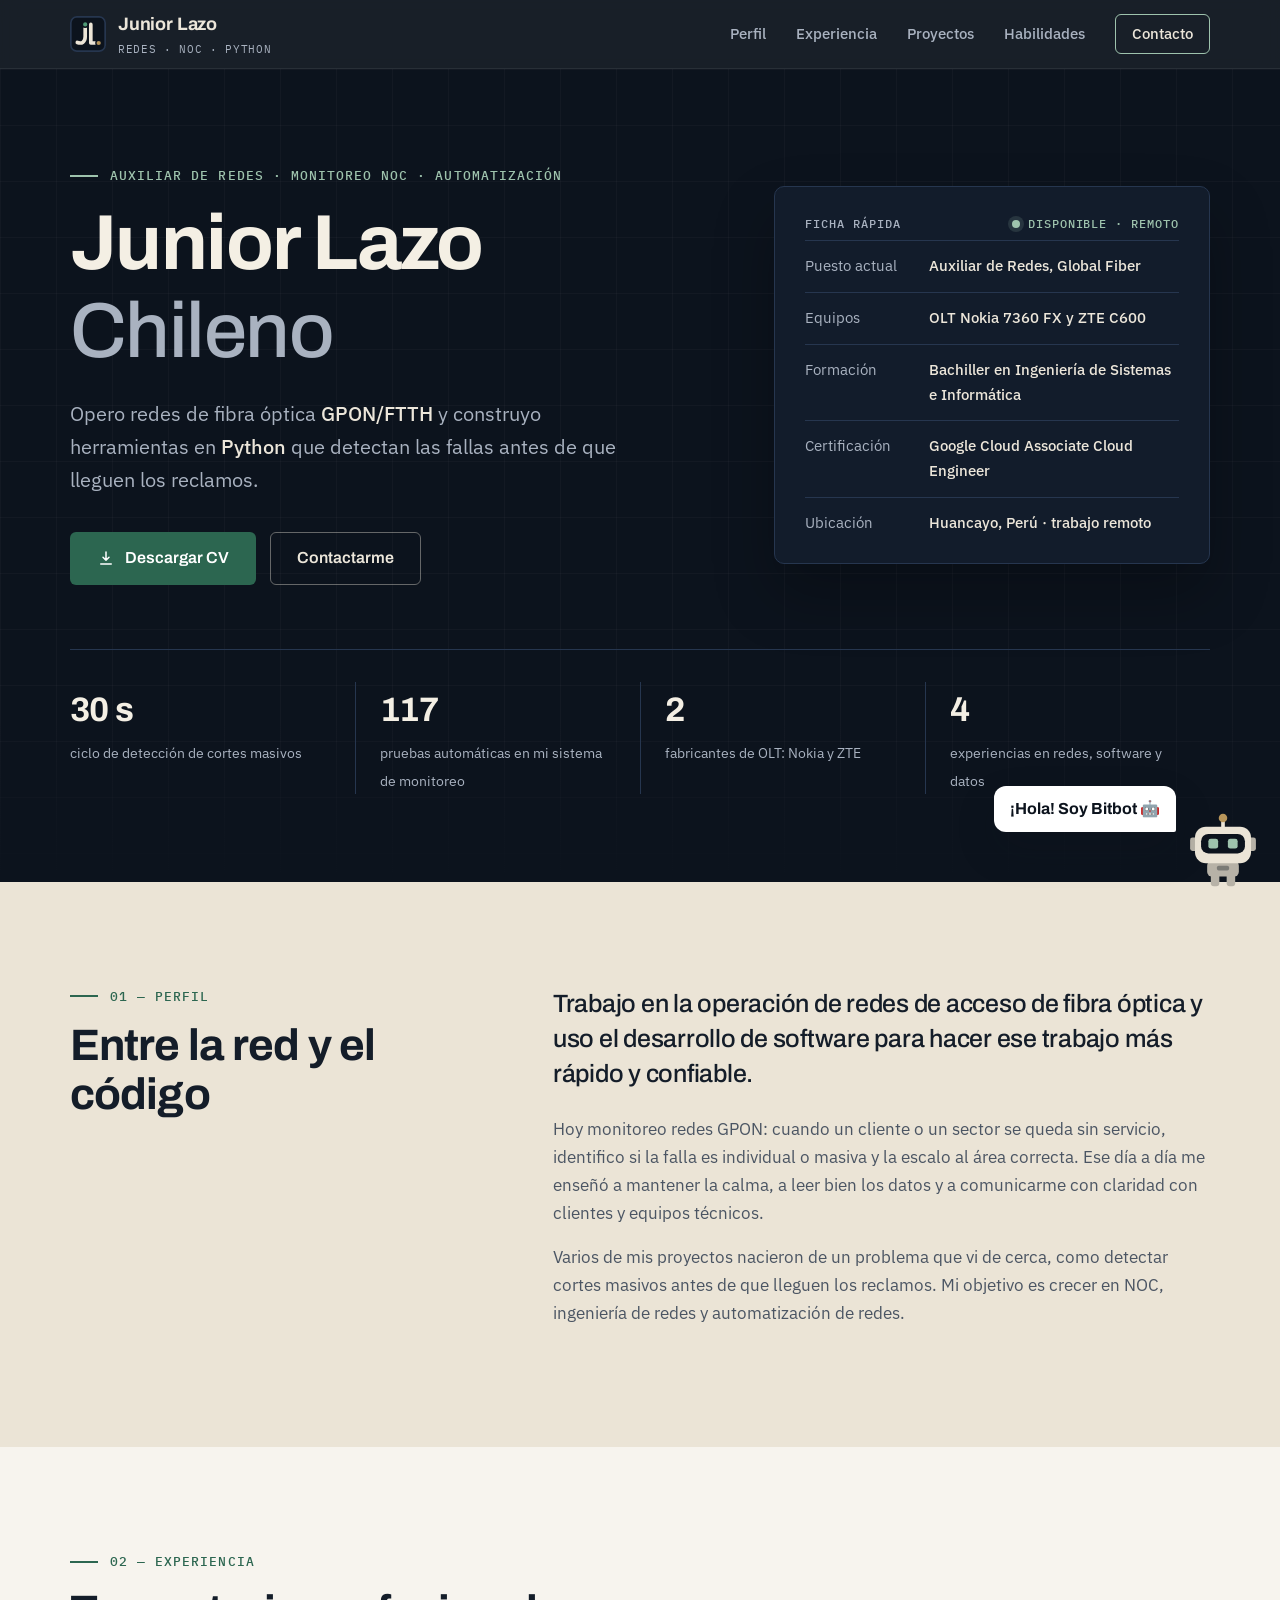
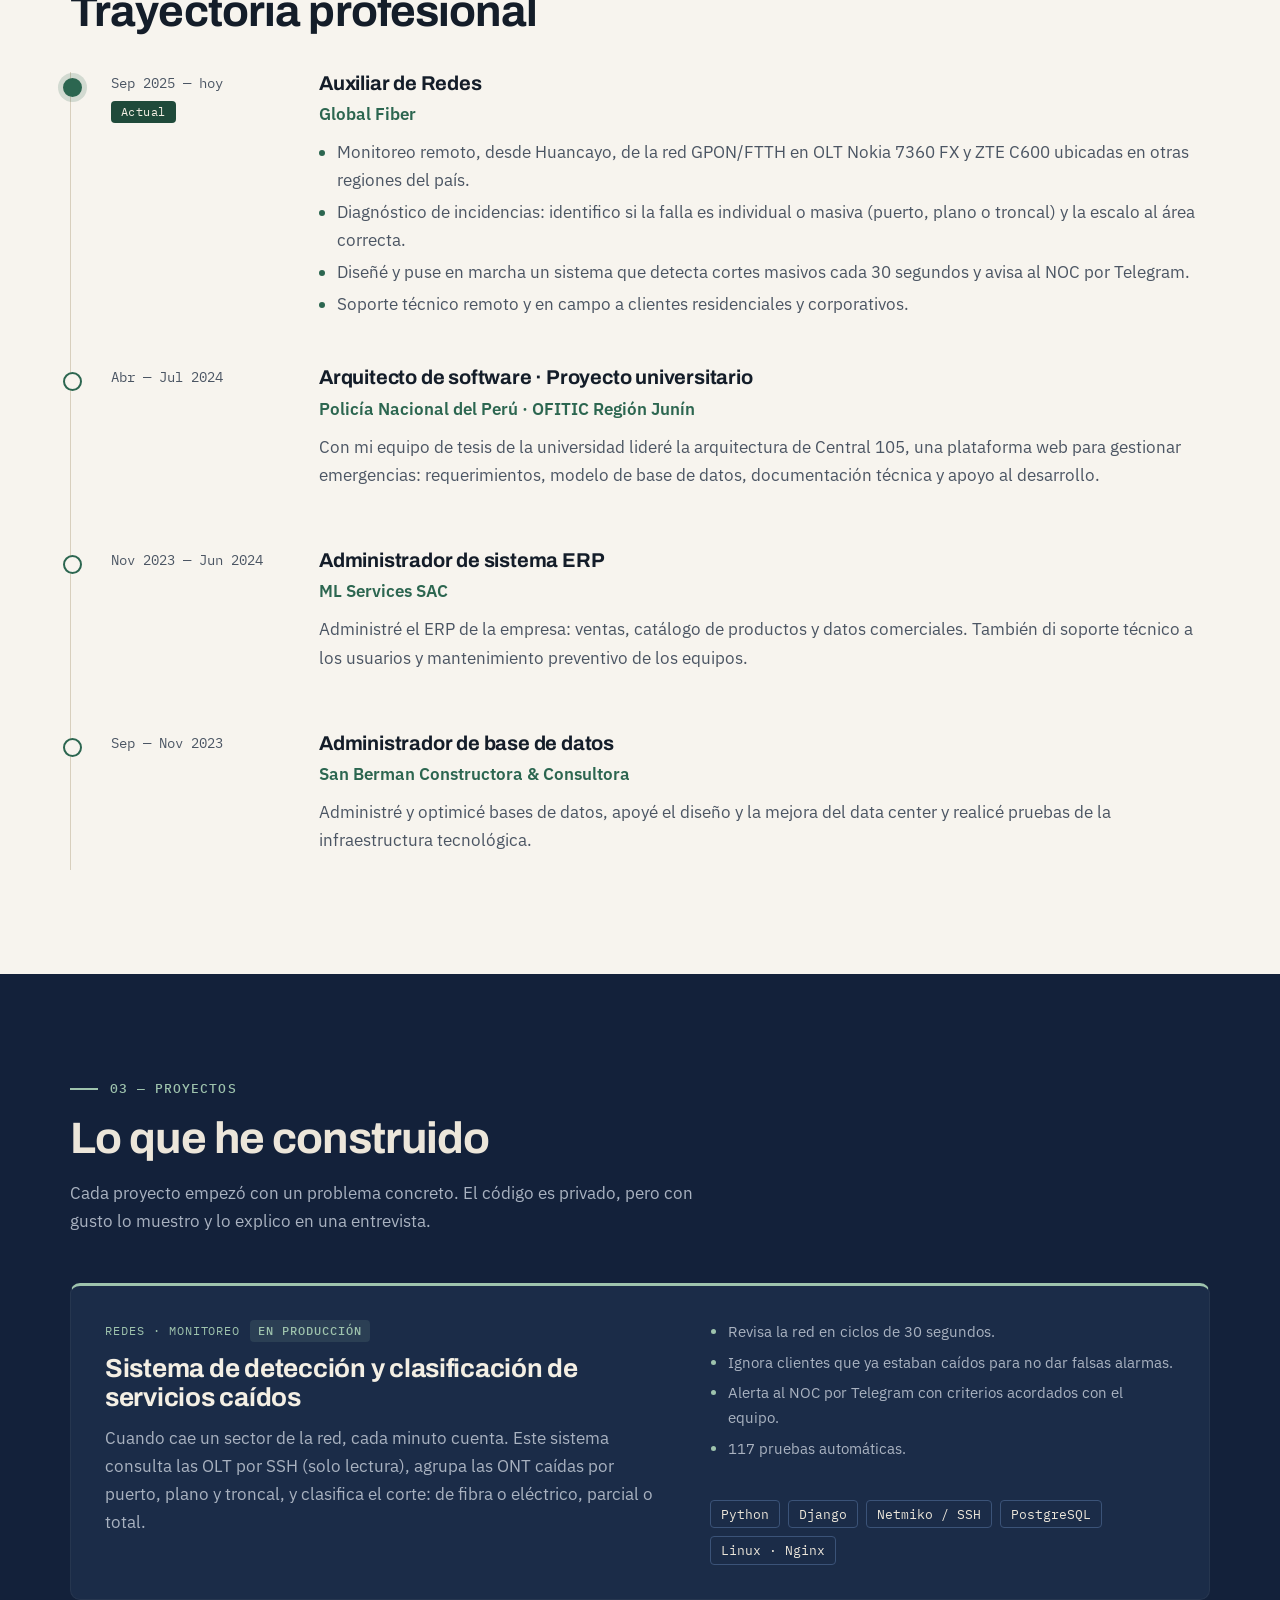
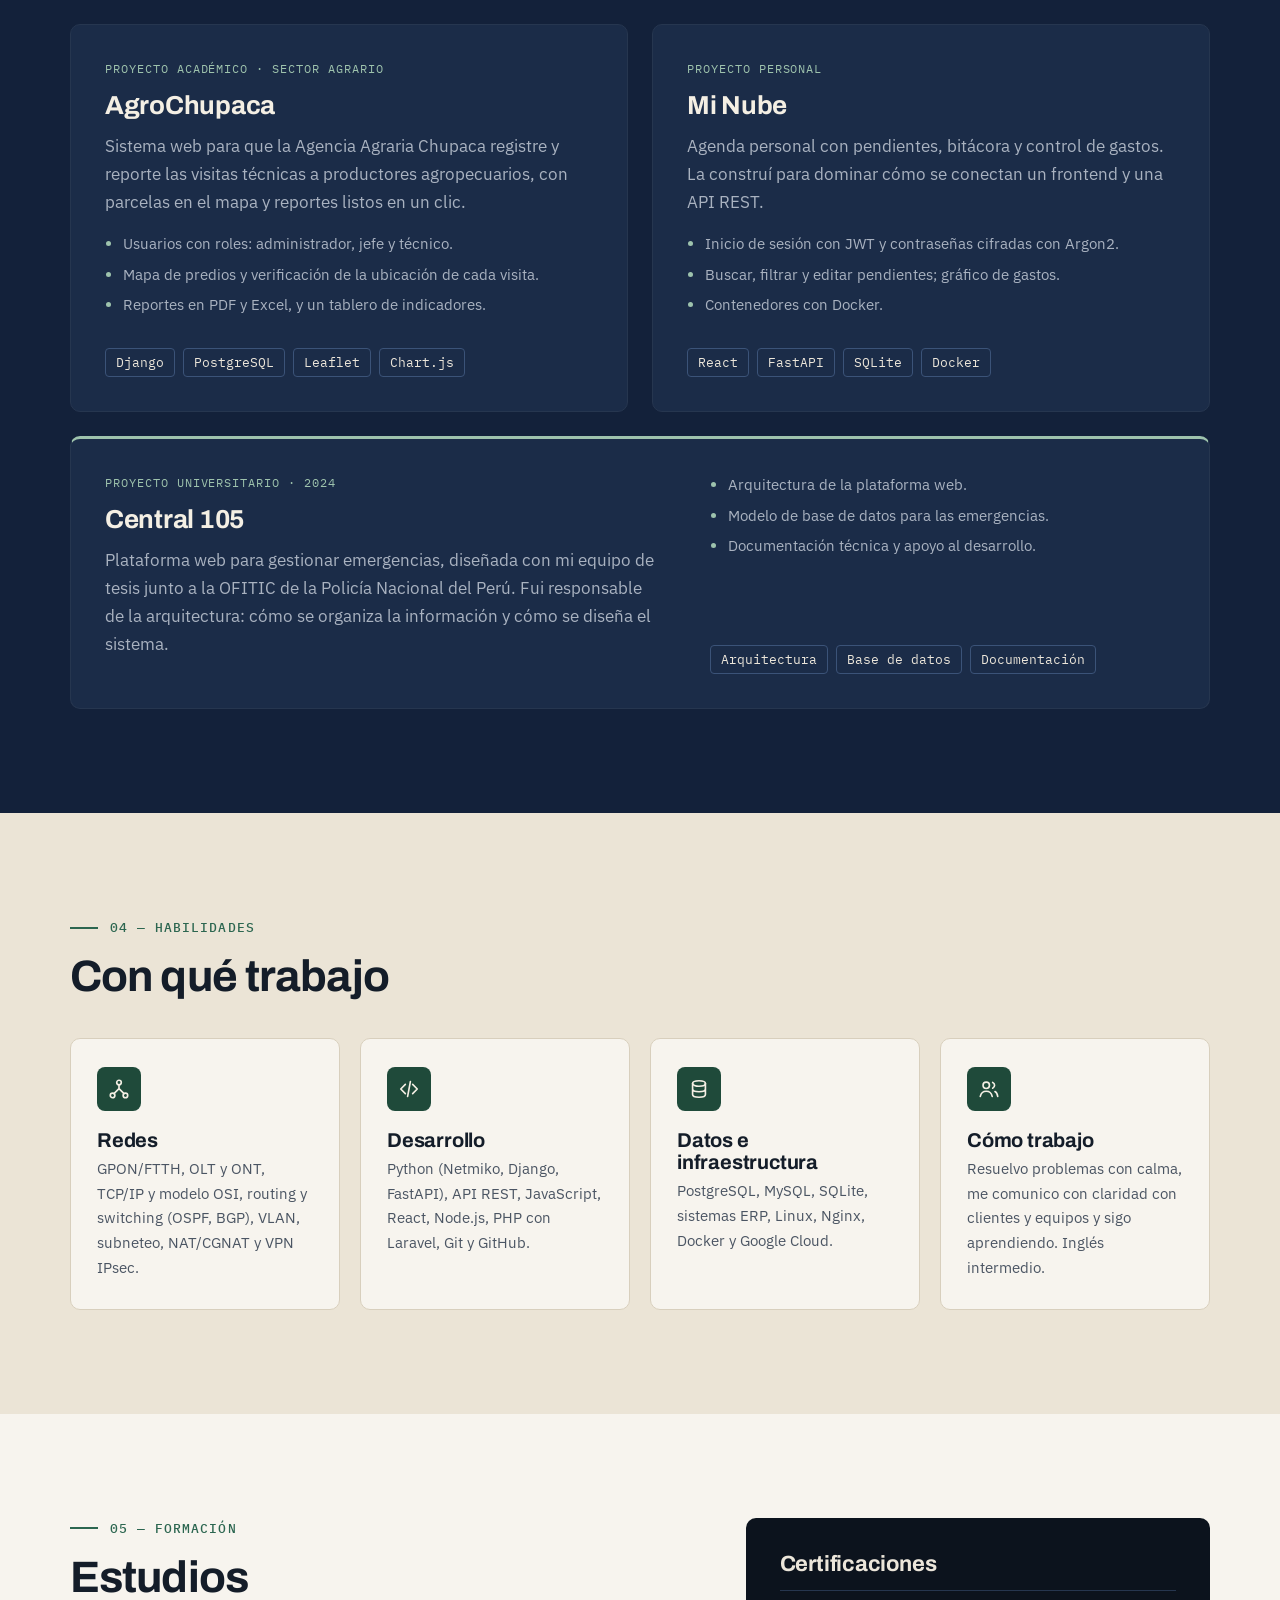
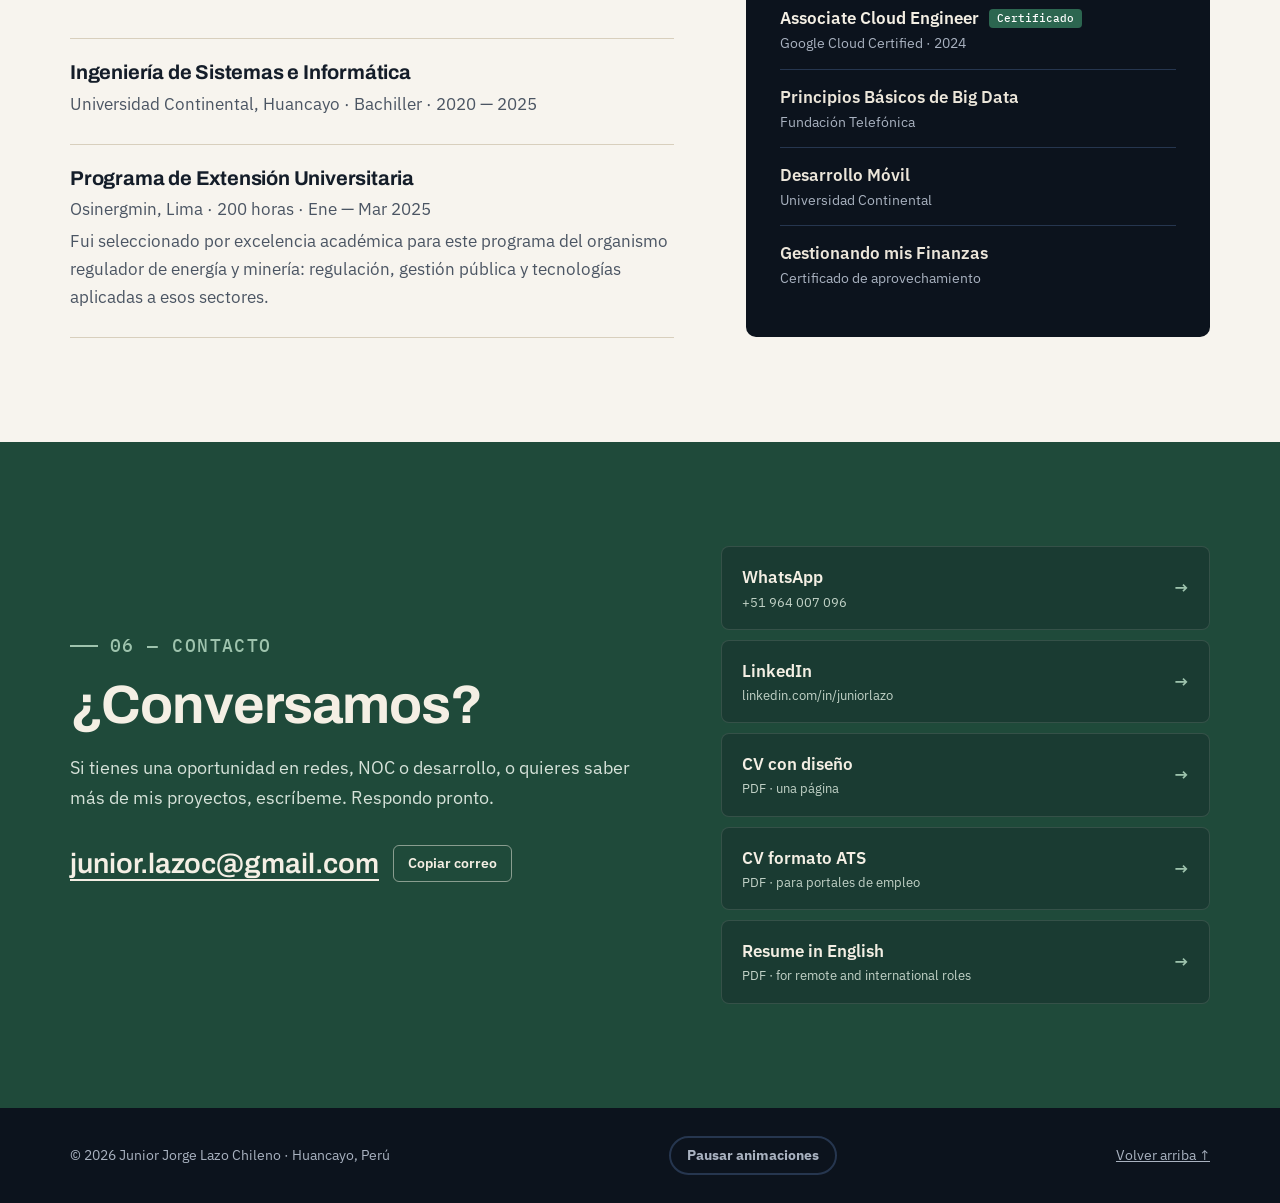
==== index.html @ 7317f1cd "CV en inglés (formato ATS) y enlace en el portafolio" ====
<!doctype html>
<html lang="es">
  <head>

    <!-- 01. Metadatos: título, descripción y vista previa al compartir. -->
    <meta charset="utf-8">
    <meta name="viewport" content="width=device-width, initial-scale=1">
    <meta name="theme-color" content="#0c131d">
    <meta name="description" content="Junior Lazo Chileno, auxiliar de redes en Huancayo, Perú, disponible para trabajo remoto. Redes de fibra óptica GPON/FTTH, OLT Nokia y ZTE, y automatización con Python.">
    <!-- Si cambias de dominio, actualiza estas 3 direcciones (ver DOMINIO.md). -->
    <meta property="og:url" content="https://juniorlazoc-develop.github.io/">
    <meta property="og:image" content="https://juniorlazoc-develop.github.io/assets/compartir.png?v=4">
    <link rel="canonical" href="https://juniorlazoc-develop.github.io/">
    <meta property="og:title" content="Junior Lazo | Redes, NOC y automatización">
    <meta property="og:description" content="Redes de fibra óptica GPON/FTTH y automatización con Python.">
    <meta property="og:type" content="website">
    <meta property="og:locale" content="es_PE">
    <meta property="og:image:width" content="1200">
    <meta property="og:image:height" content="630">
    <meta property="og:image:alt" content="Junior Lazo: redes, NOC y automatización">
    <meta name="twitter:card" content="summary_large_image">
    <title>Junior Lazo | Redes, NOC y automatización</title>
    <link rel="icon" type="image/svg+xml" href="assets/favicon.svg?v=3">

    <!-- 02. Tipografías: Archivo (títulos), IBM Plex Sans (texto) e IBM Plex Mono (etiquetas técnicas). -->
    <link rel="preconnect" href="https://fonts.googleapis.com">
    <link rel="preconnect" href="https://fonts.gstatic.com" crossorigin>
    <link rel="stylesheet" href="https://fonts.googleapis.com/css2?family=Archivo:wght@500;600;700&family=IBM+Plex+Mono:wght@400;500&family=IBM+Plex+Sans:wght@400;500;600&display=swap">

    <!-- 03. Estilos: primero las bases, luego componentes y finalmente móvil. -->
    <link rel="stylesheet" href="css/base.css?v=3">
    <link rel="stylesheet" href="css/componentes.css?v=3">
    <link rel="stylesheet" href="css/mascotas.css?v=3">
    <link rel="stylesheet" href="css/adaptable.css?v=3">

    <!-- 04. JavaScript: defer espera a que el HTML esté listo. El orden importa. -->
    <script src="js/navegacion.js" defer></script>
    <script src="js/animaciones.js" defer></script>
    <script src="js/contacto.js" defer></script>
    <script src="js/mascotas.js?v=3" defer></script>
    <script src="js/principal.js" defer></script>
  </head>
  <body>
    <a class="saltar-contenido" href="#contenido">Saltar al contenido</a>

    <!-- 05. Encabezado: nombre y navegación. -->
    <header class="encabezado" id="encabezado">
      <div class="contenedor encabezado__interior">
        <a class="marca" href="#inicio">
          <img class="marca__logo" src="assets/favicon.svg?v=3" alt="" width="36" height="36">
          <span>Junior Lazo<small>Redes · NOC · Python</small></span>
        </a>
        <button class="boton-menu" id="boton-menu" type="button" aria-expanded="false" aria-controls="menu-principal" hidden>
          <span id="texto-menu">Menú</span>
        </button>
        <nav class="navegacion" id="menu-principal" aria-label="Navegación principal">
          <a href="#sobre-mi">Perfil</a>
          <a href="#experiencia">Experiencia</a>
          <a href="#proyectos">Proyectos</a>
          <a href="#habilidades">Habilidades</a>
          <a class="navegacion__destacado" href="#contacto" data-saludo="Te llevo al contacto">Contacto</a>
        </nav>
      </div>
    </header>

    <main id="contenido">

      <!-- 06. Inicio: presentación, ficha rápida y cifras. -->
      <section class="inicio" id="inicio" aria-labelledby="titulo-inicio">
        <div class="contenedor">
          <div class="inicio__rejilla">
            <div data-revelar>
              <p class="etiqueta">Auxiliar de Redes · Monitoreo NOC · Automatización</p>
              <h1 id="titulo-inicio">Junior Lazo <span>Chileno</span></h1>
              <p class="inicio__descripcion">
                Opero redes de fibra óptica <strong>GPON/FTTH</strong> y construyo herramientas en
                <strong>Python</strong> que detectan las fallas antes de que lleguen los reclamos.
              </p>
              <div class="acciones">
                <a class="boton boton--principal" href="assets/CV_Junior_Lazo_Chileno_Diseno.pdf" download data-saludo="Gracias por llevarte mi CV">
                  <svg viewBox="0 0 24 24" fill="none" stroke="currentColor" stroke-width="2" stroke-linecap="round" stroke-linejoin="round" aria-hidden="true"><path d="M12 4v11m0 0-4-4m4 4 4-4M5 20h14"/></svg>
                  Descargar CV
                </a>
                <a class="boton boton--secundario" href="#contacto">Contactarme</a>
              </div>
            </div>

            <aside class="ficha" aria-labelledby="titulo-ficha" data-revelar>
              <h2 class="ficha__titulo" id="titulo-ficha">Ficha rápida <span class="estado">Disponible · remoto</span></h2>
              <dl>
                <div><dt>Puesto actual</dt><dd>Auxiliar de Redes, Global Fiber</dd></div>
                <div><dt>Equipos</dt><dd>OLT Nokia 7360 FX y ZTE C600</dd></div>
                <div><dt>Formación</dt><dd>Bachiller en Ingeniería de Sistemas e Informática</dd></div>
                <div><dt>Certificación</dt><dd>Google Cloud Associate Cloud Engineer</dd></div>
                <div><dt>Ubicación</dt><dd>Huancayo, Perú · trabajo remoto</dd></div>
              </dl>
            </aside>
          </div>

          <div class="cifras" data-revelar>
            <p class="cifra"><strong>30 s</strong><span>ciclo de detección de cortes masivos</span></p>
            <p class="cifra"><strong>117</strong><span>pruebas automáticas en mi sistema de monitoreo</span></p>
            <p class="cifra"><strong>2</strong><span>fabricantes de OLT: Nokia y ZTE</span></p>
            <p class="cifra"><strong>4</strong><span>experiencias en redes, software y datos</span></p>
          </div>
        </div>
      </section>

      <!-- 07. Perfil. -->
      <section class="seccion seccion--arena sobre-mi" id="sobre-mi" aria-labelledby="titulo-sobre-mi">
        <div class="contenedor sobre-mi__rejilla">
          <div data-revelar>
            <p class="etiqueta">01 — Perfil</p>
            <h2 id="titulo-sobre-mi">Entre la red y el código</h2>
          </div>
          <div class="sobre-mi__texto" data-revelar>
            <p class="destacado">
              Trabajo en la operación de redes de acceso de fibra óptica y uso el desarrollo de software para
              hacer ese trabajo más rápido y confiable.
            </p>
            <p>
              Hoy monitoreo redes GPON: cuando un cliente o un sector se queda sin servicio, identifico si la falla es
              individual o masiva y la escalo al área correcta. Ese día a día me enseñó a mantener la calma, a leer bien
              los datos y a comunicarme con claridad con clientes y equipos técnicos.
            </p>
            <p>
              Varios de mis proyectos nacieron de un problema que vi de cerca, como detectar cortes masivos antes de que
              lleguen los reclamos. Mi objetivo es crecer en NOC, ingeniería de redes y automatización de redes.
            </p>
          </div>
        </div>
      </section>

      <!-- 08. Experiencia: cada article es un puesto de trabajo. -->
      <section class="seccion experiencia" id="experiencia" aria-labelledby="titulo-experiencia">
        <div class="contenedor">
          <p class="etiqueta" data-revelar>02 — Experiencia</p>
          <h2 id="titulo-experiencia" data-revelar>Trayectoria profesional</h2>
          <div class="trayectoria">
            <article class="puesto puesto--actual" data-revelar>
              <p class="puesto__periodo">
                Sep 2025 — hoy<br>
                <span class="insignia">Actual</span>
              </p>
              <div>
                <h3>Auxiliar de Redes</h3>
                <p class="puesto__empresa">Global Fiber</p>
                <ul class="puesto__logros">
                  <li>Monitoreo remoto, desde Huancayo, de la red GPON/FTTH en OLT Nokia 7360 FX y ZTE C600 ubicadas en otras regiones del país.</li>
                  <li>Diagnóstico de incidencias: identifico si la falla es individual o masiva (puerto, plano o troncal) y la escalo al área correcta.</li>
                  <li>Diseñé y puse en marcha un sistema que detecta cortes masivos cada 30 segundos y avisa al NOC por Telegram.</li>
                  <li>Soporte técnico remoto y en campo a clientes residenciales y corporativos.</li>
                </ul>
              </div>
            </article>
            <article class="puesto" data-revelar>
              <p class="puesto__periodo">Abr — Jul 2024</p>
              <div>
                <h3>Arquitecto de software · Proyecto universitario</h3>
                <p class="puesto__empresa">Policía Nacional del Perú · OFITIC Región Junín</p>
                <p>
                  Con mi equipo de tesis de la universidad lideré la arquitectura de Central 105, una plataforma web para
                  gestionar emergencias: requerimientos, modelo de base de datos, documentación técnica y apoyo al desarrollo.
                </p>
              </div>
            </article>
            <article class="puesto" data-revelar>
              <p class="puesto__periodo">Nov 2023 — Jun 2024</p>
              <div>
                <h3>Administrador de sistema ERP</h3>
                <p class="puesto__empresa">ML Services SAC</p>
                <p>
                  Administré el ERP de la empresa: ventas, catálogo de productos y datos comerciales. También di soporte
                  técnico a los usuarios y mantenimiento preventivo de los equipos.
                </p>
              </div>
            </article>
            <article class="puesto" data-revelar>
              <p class="puesto__periodo">Sep — Nov 2023</p>
              <div>
                <h3>Administrador de base de datos</h3>
                <p class="puesto__empresa">San Berman Constructora &amp; Consultora</p>
                <p>
                  Administré y optimicé bases de datos, apoyé el diseño y la mejora del data center y realicé pruebas de la
                  infraestructura tecnológica.
                </p>
              </div>
            </article>
          </div>
        </div>
      </section>

      <!-- 09. Proyectos: problema, solución y tecnologías. El código es privado. -->
      <section class="seccion seccion--oscura proyectos" id="proyectos" aria-labelledby="titulo-proyectos">
        <div class="contenedor">
          <div class="cabecera-seccion" data-revelar>
            <p class="etiqueta">03 — Proyectos</p>
            <h2 id="titulo-proyectos">Lo que he construido</h2>
            <p>
              Cada proyecto empezó con un problema concreto. El código es privado, pero con gusto lo muestro y lo
              explico en una entrevista.
            </p>
          </div>
          <div class="proyectos__rejilla">
            <article class="proyecto proyecto--destacado" data-revelar data-saludo="Detecta servicios caídos en segundos">
              <div class="proyecto__texto">
                <p class="proyecto__tipo">Redes · Monitoreo <b>En producción</b></p>
                <h3>Sistema de detección y clasificación de servicios caídos</h3>
                <p>
                  Cuando cae un sector de la red, cada minuto cuenta. Este sistema consulta las OLT por SSH (solo lectura),
                  agrupa las ONT caídas por puerto, plano y troncal, y clasifica el corte: de fibra o eléctrico, parcial o total.
                </p>
              </div>
              <ul class="proyecto__logros">
                <li>Revisa la red en ciclos de 30 segundos.</li>
                <li>Ignora clientes que ya estaban caídos para no dar falsas alarmas.</li>
                <li>Alerta al NOC por Telegram con criterios acordados con el equipo.</li>
                <li>117 pruebas automáticas.</li>
              </ul>
              <ul class="chips" aria-label="Tecnologías">
                <li>Python</li>
                <li>Django</li>
                <li>Netmiko / SSH</li>
                <li>PostgreSQL</li>
                <li>Linux · Nginx</li>
              </ul>
            </article>
            <article class="proyecto" data-revelar data-saludo="Reportes en un clic">
              <p class="proyecto__tipo">Proyecto académico · Sector agrario</p>
              <h3>AgroChupaca</h3>
              <p>
                Sistema web para que la Agencia Agraria Chupaca registre y reporte las visitas técnicas a productores
                agropecuarios, con parcelas en el mapa y reportes listos en un clic.
              </p>
              <ul class="proyecto__logros">
                <li>Usuarios con roles: administrador, jefe y técnico.</li>
                <li>Mapa de predios y verificación de la ubicación de cada visita.</li>
                <li>Reportes en PDF y Excel, y un tablero de indicadores.</li>
              </ul>
              <ul class="chips" aria-label="Tecnologías">
                <li>Django</li>
                <li>PostgreSQL</li>
                <li>Leaflet</li>
                <li>Chart.js</li>
              </ul>
            </article>
            <article class="proyecto" data-revelar data-saludo="FastAPI y React en acción">
              <p class="proyecto__tipo">Proyecto personal</p>
              <h3>Mi Nube</h3>
              <p>
                Agenda personal con pendientes, bitácora y control de gastos. La construí para dominar cómo se conectan
                un frontend y una API REST.
              </p>
              <ul class="proyecto__logros">
                <li>Inicio de sesión con JWT y contraseñas cifradas con Argon2.</li>
                <li>Buscar, filtrar y editar pendientes; gráfico de gastos.</li>
                <li>Contenedores con Docker.</li>
              </ul>
              <ul class="chips" aria-label="Tecnologías">
                <li>React</li>
                <li>FastAPI</li>
                <li>SQLite</li>
                <li>Docker</li>
              </ul>
            </article>
            <article class="proyecto proyecto--destacado" data-revelar data-saludo="Tecnología al servicio de emergencias">
              <div class="proyecto__texto">
                <p class="proyecto__tipo">Proyecto universitario · 2024</p>
                <h3>Central 105</h3>
                <p>
                  Plataforma web para gestionar emergencias, diseñada con mi equipo de tesis junto a la OFITIC de la
                  Policía Nacional del Perú. Fui responsable de la arquitectura: cómo se organiza la información y cómo se
                  diseña el sistema.
                </p>
              </div>
              <ul class="proyecto__logros">
                <li>Arquitectura de la plataforma web.</li>
                <li>Modelo de base de datos para las emergencias.</li>
                <li>Documentación técnica y apoyo al desarrollo.</li>
              </ul>
              <ul class="chips" aria-label="Áreas">
                <li>Arquitectura</li>
                <li>Base de datos</li>
                <li>Documentación</li>
              </ul>
            </article>
          </div>
        </div>
      </section>

      <!-- 10. Habilidades: agrupadas por área, sin porcentajes inventados. -->
      <section class="seccion seccion--arena habilidades" id="habilidades" aria-labelledby="titulo-habilidades">
        <div class="contenedor">
          <p class="etiqueta" data-revelar>04 — Habilidades</p>
          <h2 id="titulo-habilidades" data-revelar>Con qué trabajo</h2>
          <div class="habilidades__rejilla">
            <div class="habilidad" data-revelar>
              <span class="habilidad__icono" aria-hidden="true">
                <svg viewBox="0 0 24 24" fill="none" stroke="currentColor" stroke-width="1.8" stroke-linecap="round" stroke-linejoin="round"><circle cx="12" cy="5" r="2.5"/><circle cx="5" cy="19" r="2.5"/><circle cx="19" cy="19" r="2.5"/><path d="M12 7.5v4M12 11.5 6.5 17M12 11.5l5.5 5.5"/></svg>
              </span>
              <h3>Redes</h3>
              <p>GPON/FTTH, OLT y ONT, TCP/IP y modelo OSI, routing y switching (OSPF, BGP), VLAN, subneteo, NAT/CGNAT y VPN IPsec.</p>
            </div>
            <div class="habilidad" data-revelar>
              <span class="habilidad__icono" aria-hidden="true">
                <svg viewBox="0 0 24 24" fill="none" stroke="currentColor" stroke-width="1.8" stroke-linecap="round" stroke-linejoin="round"><path d="m8 7-5 5 5 5M16 7l5 5-5 5M13.5 4l-3 16"/></svg>
              </span>
              <h3>Desarrollo</h3>
              <p>Python (Netmiko, Django, FastAPI), API REST, JavaScript, React, Node.js, PHP con Laravel, Git y GitHub.</p>
            </div>
            <div class="habilidad" data-revelar>
              <span class="habilidad__icono" aria-hidden="true">
                <svg viewBox="0 0 24 24" fill="none" stroke="currentColor" stroke-width="1.8" stroke-linecap="round" stroke-linejoin="round"><ellipse cx="12" cy="6" rx="7" ry="3"/><path d="M5 6v6c0 1.7 3.1 3 7 3s7-1.3 7-3V6M5 12v6c0 1.7 3.1 3 7 3s7-1.3 7-3v-6"/></svg>
              </span>
              <h3>Datos e infraestructura</h3>
              <p>PostgreSQL, MySQL, SQLite, sistemas ERP, Linux, Nginx, Docker y Google Cloud.</p>
            </div>
            <div class="habilidad" data-revelar>
              <span class="habilidad__icono" aria-hidden="true">
                <svg viewBox="0 0 24 24" fill="none" stroke="currentColor" stroke-width="1.8" stroke-linecap="round" stroke-linejoin="round"><circle cx="9" cy="8" r="3.5"/><path d="M2.5 20c.8-3.5 3.4-5.5 6.5-5.5s5.7 2 6.5 5.5M16 4.8a3.5 3.5 0 0 1 0 6.4M18.5 14.8c1.6.8 2.6 2.6 3 5.2"/></svg>
              </span>
              <h3>Cómo trabajo</h3>
              <p>Resuelvo problemas con calma, me comunico con claridad con clientes y equipos y sigo aprendiendo. Inglés intermedio.</p>
            </div>
          </div>
        </div>
      </section>

      <!-- 11. Formación: información tomada del CV. -->
      <section class="seccion formacion" id="formacion" aria-labelledby="titulo-formacion">
        <div class="contenedor formacion__rejilla">
          <div data-revelar>
            <p class="etiqueta">05 — Formación</p>
            <h2 id="titulo-formacion">Estudios</h2>
            <article class="estudio">
              <h3>Ingeniería de Sistemas e Informática</h3>
              <p>Universidad Continental, Huancayo · Bachiller · 2020 — 2025</p>
            </article>
            <article class="estudio">
              <h3>Programa de Extensión Universitaria</h3>
              <p>Osinergmin, Lima · 200 horas · Ene — Mar 2025</p>
              <p>Fui seleccionado por excelencia académica para este programa del organismo regulador de energía y minería:
              regulación, gestión pública y tecnologías aplicadas a esos sectores.</p>
            </article>
          </div>
          <aside class="certificaciones" aria-labelledby="titulo-certificaciones" data-revelar>
            <h3 id="titulo-certificaciones">Certificaciones</h3>
            <ul>
              <li>
                Associate Cloud Engineer <span class="verificada">Certificado</span>
                <small>Google Cloud Certified · 2024</small>
              </li>
              <li>
                Principios Básicos de Big Data
                <small>Fundación Telefónica</small>
              </li>
              <li>
                Desarrollo Móvil
                <small>Universidad Continental</small>
              </li>
              <li>
                Gestionando mis Finanzas
                <small>Certificado de aprovechamiento</small>
              </li>
            </ul>
          </aside>
        </div>
      </section>

      <!-- 12. Contacto: enlaces reales y botón para copiar el correo. -->
      <section class="seccion contacto" id="contacto" aria-labelledby="titulo-contacto">
        <div class="contenedor contacto__interior" data-revelar>
          <div>
            <p class="etiqueta">06 — Contacto</p>
            <h2 id="titulo-contacto">¿Conversamos?</h2>
            <p>
              Si tienes una oportunidad en redes, NOC o desarrollo, o quieres saber más de mis proyectos, escríbeme.
              Respondo pronto.
            </p>
            <div class="contacto__correo">
              <a href="mailto:junior.lazoc@gmail.com" id="enlace-correo">junior.lazoc@gmail.com</a>
              <button class="boton-copiar" id="copiar-correo" type="button" hidden>Copiar correo</button>
            </div>
            <p class="estado-copia" id="estado-copia" role="status" aria-live="polite"></p>
          </div>
          <ul class="contacto__enlaces">
            <li>
              <a href="https://wa.me/51964007096" target="_blank" rel="noopener noreferrer" data-saludo="Abriendo WhatsApp">
                <span>WhatsApp<small>+51 964 007 096</small></span>
              </a>
            </li>
            <li>
              <a href="https://www.linkedin.com/in/juniorlazo" target="_blank" rel="noopener noreferrer" data-saludo="Nos vemos en LinkedIn">
                <span>LinkedIn<small>linkedin.com/in/juniorlazo</small></span>
              </a>
            </li>
            <li>
              <a href="assets/CV_Junior_Lazo_Chileno_Diseno.pdf" download data-saludo="Gracias por llevarte mi CV">
                <span>CV con diseño<small>PDF · una página</small></span>
              </a>
            </li>
            <li>
              <a href="assets/CV_Junior_Lazo_Chileno.pdf" download data-saludo="Versión para portales de empleo">
                <span>CV formato ATS<small>PDF · para portales de empleo</small></span>
              </a>
            </li>
            <li>
              <a href="assets/CV_Junior_Lazo_Chileno_EN.pdf" download data-saludo="Resume in English" hreflang="en">
                <span>Resume in English<small>PDF · for remote and international roles</small></span>
              </a>
            </li>
          </ul>
        </div>
      </section>
    </main>

    <!-- Bitbot: el único robot de la página. Vive en la esquina (lo controla mascotas.js). -->
    <div class="bitbot" id="bitbot">
      <p class="bitbot__texto" id="bitbot-texto" aria-live="polite"></p>
      <button class="bitbot__dibujo" id="bitbot-dibujo" type="button" aria-label="Bitbot, el robot del portafolio: tócalo para que diga algo"></button>
    </div>

    <!-- 13. Pie de página. -->
    <footer class="pie-pagina">
      <div class="contenedor pie-pagina__interior">
        <p>© 2026 Junior Jorge Lazo Chileno · Huancayo, Perú</p>
        <button class="control-mascotas" id="control-mascotas" type="button" aria-pressed="false" hidden>Pausar animaciones</button>
        <a href="#inicio">Volver arriba ↑</a>
      </div>
    </footer>
  </body>
</html>
---- css/base.css ----
/* ============================================================
   BASE.CSS
   01. Variables de diseño / 02. Reglas generales / 03. Utilidades
   ============================================================ */


/* 01. Paleta sobria: negro azulado, azul marino, beige y verde bosque.
       Cambia estos valores para personalizar todo el sitio. */

:root {
  --tinta: #0c131d;          /* negro azulado: encabezado, inicio y pie */
  --marino-oscuro: #13213a;  /* azul marino: sección de proyectos */
  --marino-medio: #1b2c48;   /* tarjetas sobre el azul marino */
  --arena: #ebe4d6;          /* beige */
  --papel: #f7f4ee;          /* beige muy claro */
  --bosque: #1f4a3a;         /* verde bosque */
  --bosque-vivo: #2c6650;    /* verde para botones y detalles */
  --salvia: #9ec3ad;         /* verde claro, solo sobre fondos oscuros */
  --laton: #b8955a;          /* detalle metálico, muy poco */
  --texto-oscuro: #141d29;
  --texto-medio: #4b5563;
  --texto-claro: #ece6da;
  --texto-claro-suave: #a9b2c0;
  --linea-clara: #d8cfbd;
  --linea-oscura: #26364f;

  --fuente-titulos: 'Archivo', 'Segoe UI', system-ui, sans-serif;
  --fuente: 'IBM Plex Sans', 'Segoe UI', system-ui, -apple-system, sans-serif;
  --fuente-mono: 'IBM Plex Mono', Consolas, monospace;
  --ancho-contenido: 1140px;
  --radio: 10px;
  --sombra: 0 18px 40px #0c131d26;
  --suave: cubic-bezier(.2, .7, .2, 1);
  --transicion: 220ms var(--suave);

  /* Nombres que usa mascotas.css (Bitbot). */
  --marino: var(--tinta);
  --celeste: var(--arena);
  --turquesa: var(--salvia);
  --ambar: var(--laton);
  --acero: #c9d1dc;
  --borde: var(--linea-oscura);
  --texto: var(--texto-claro);
  --texto-secundario: var(--texto-claro-suave);
  --rebote: cubic-bezier(.34, 1.56, .64, 1);
}

/* 02. Reglas generales. */

* {
  box-sizing: border-box;
}
html {
  scroll-behavior: smooth;
  scroll-padding-top: 84px;
}
body {
  margin: 0;
  background: var(--papel);
  color: var(--texto-oscuro);
  font-family: var(--fuente);
  font-size: 17px;
  line-height: 1.65;
  overflow-x: hidden;
}
button {
  font: inherit;
  cursor: pointer;
}
button:disabled {
  cursor: default;
}
a {
  color: inherit;
}
[hidden] {
  display: none !important;
}
::selection {
  background: var(--bosque-vivo);
  color: #fff;
}
:focus-visible {
  outline: 3px solid var(--laton);
  outline-offset: 4px;
  border-radius: 4px;
}
h1, h2, h3, p {
  margin-top: 0;
}
h1, h2, h3 {
  font-family: var(--fuente-titulos);
  font-weight: 700;
  line-height: 1.12;
  letter-spacing: -.02em;
}
h1 {
  font-size: clamp(44px, 6.4vw, 78px);
  margin-bottom: 22px;
}
h2 {
  font-size: clamp(30px, 3.8vw, 44px);
  margin-bottom: 36px;
}
h3 {
  font-size: 20px;
  margin-bottom: 6px;
  letter-spacing: -.01em;
}
p {
  color: var(--texto-medio);
  margin-bottom: 16px;
}

/* 03. Utilidades compartidas. */

.contenedor {
  width: min(var(--ancho-contenido), calc(100% - 80px));
  margin-inline: auto;
}
.seccion {
  padding-block: 104px;
}
.seccion--oscura {
  background: var(--marino-oscuro);
  color: var(--texto-claro);
}
.seccion--oscura p {
  color: var(--texto-claro-suave);
}
.seccion--arena {
  background: var(--arena);
}

/* Etiqueta pequeña sobre cada título: "01 — Perfil". */
.etiqueta {
  display: flex;
  align-items: center;
  gap: 12px;
  margin: 0 0 14px;
  font-family: var(--fuente-mono);
  font-size: 13px;
  font-weight: 500;
  letter-spacing: .08em;
  text-transform: uppercase;
  color: var(--bosque-vivo);
}
.etiqueta::before {
  content: "";
  width: 28px;
  height: 2px;
  background: currentColor;
}
.seccion--oscura .etiqueta, .inicio .etiqueta {
  color: var(--salvia);
}

.acciones {
  display: flex;
  align-items: center;
  flex-wrap: wrap;
  gap: 14px;
}
.boton {
  display: inline-flex;
  align-items: center;
  justify-content: center;
  gap: 10px;
  min-height: 50px;
  padding: 12px 26px;
  border-radius: 6px;
  border: 1.5px solid transparent;
  font-family: var(--fuente-titulos);
  font-weight: 600;
  font-size: 16px;
  text-decoration: none;
  transition: background var(--transicion), color var(--transicion), border-color var(--transicion), transform var(--transicion);
}
.boton:hover {
  transform: translateY(-2px);
}
.boton svg {
  width: 18px;
  height: 18px;
}
.boton--principal {
  background: var(--bosque-vivo);
  color: #fff;
}
.boton--principal:hover {
  background: #347a60;
}
.boton--secundario {
  border-color: #ece6da66;
  color: var(--texto-claro);
}
.boton--secundario:hover {
  border-color: var(--texto-claro);
  background: #ece6da14;
}
.saltar-contenido {
  position: fixed;
  top: -100px;
  left: 16px;
  z-index: 100;
  background: var(--laton);
  color: var(--tinta);
  padding: 12px 24px;
  border-radius: 6px;
}
.saltar-contenido:focus {
  top: 12px;
}

/* Aparición suave al desplazarse. Sin JS, todo es visible. */

.revelado {
  animation: revelar 650ms var(--suave) both;
}
@keyframes revelar {
  from {
    opacity: 0;
    transform: translateY(18px);
  }
  to {
    opacity: 1;
    transform: none;
  }
}

@media (prefers-reduced-motion: reduce) {
  html {
    scroll-behavior: auto;
  }
  *, *::before, *::after {
    animation: none !important;
    transition: none !important;
  }
}
---- css/componentes.css ----
/* ============================================================
   COMPONENTES.CSS — El mismo orden que las secciones del HTML.
   Convención: bloque__elemento y bloque--variante (BEM).
   ============================================================ */


/* 01. Encabezado y navegación. */

.encabezado {
  position: sticky;
  top: 0;
  z-index: 20;
  background: #0c131df2;
  backdrop-filter: blur(10px);
  border-bottom: 1px solid #ffffff12;
  color: var(--texto-claro);
}
.encabezado__interior {
  display: flex;
  align-items: center;
  justify-content: space-between;
  min-height: 68px;
  gap: 24px;
}
.marca {
  display: inline-flex;
  align-items: center;
  gap: 12px;
  font-family: var(--fuente-titulos);
  font-size: 18px;
  font-weight: 700;
  letter-spacing: -.01em;
  text-decoration: none;
}
.marca__logo {
  display: block;
  width: 36px;
  height: 36px;
}
.marca small {
  display: block;
  font-family: var(--fuente-mono);
  font-size: 11px;
  font-weight: 400;
  letter-spacing: .06em;
  color: var(--texto-claro-suave);
  text-transform: uppercase;
}
.navegacion {
  display: flex;
  align-items: center;
  gap: 30px;
}
.navegacion a {
  font-weight: 500;
  font-size: 15px;
  text-decoration: none;
  color: var(--texto-claro-suave);
  padding-block: 8px;
  transition: color var(--transicion);
}
.navegacion a:hover, .navegacion a[aria-current] {
  color: var(--texto-claro);
}
.navegacion a[aria-current]:not(.navegacion__destacado) {
  box-shadow: inset 0 -2px 0 var(--salvia);
}
.navegacion .navegacion__destacado {
  border: 1.5px solid var(--salvia);
  color: var(--texto-claro);
  border-radius: 6px;
  padding: 7px 16px;
}
.navegacion .navegacion__destacado:hover {
  background: var(--bosque-vivo);
  border-color: var(--bosque-vivo);
}
.boton-menu {
  background: transparent;
  color: var(--texto-claro);
  border: 1.5px solid var(--salvia);
  border-radius: 6px;
  padding: 7px 16px;
  font-weight: 600;
}

/* 02. Inicio: fondo oscuro con una retícula fina, como un plano de red. */

.inicio {
  position: relative;
  overflow: hidden;
  background:
    linear-gradient(#ffffff07 1px, transparent 1px) 0 0 / 56px 56px,
    linear-gradient(90deg, #ffffff07 1px, transparent 1px) 0 0 / 56px 56px,
    var(--tinta);
  color: var(--texto-claro);
}
.inicio::after {
  content: "";
  position: absolute;
  inset: auto 0 0;
  height: 160px;
  background: linear-gradient(transparent, var(--tinta));
  pointer-events: none;
}
.inicio__rejilla {
  position: relative;
  z-index: 1;
  display: grid;
  grid-template-columns: 1.45fr 1fr;
  align-items: center;
  gap: 72px;
  padding-block: 96px 64px;
}
.inicio h1 {
  color: #f4efe4;
}
.inicio h1 span {
  display: block;
  color: var(--texto-claro-suave);
  font-weight: 500;
}
.inicio__descripcion {
  font-size: 20px;
  max-width: 580px;
  margin-bottom: 36px;
  color: var(--texto-claro-suave);
}
.inicio__descripcion strong {
  color: var(--texto-claro);
  font-weight: 500;
}

/* Ficha de datos rápidos a la derecha del inicio. */
.ficha {
  background: #121c2b;
  border: 1px solid var(--linea-oscura);
  border-radius: var(--radio);
  padding: 30px 30px 14px;
  box-shadow: 0 30px 60px #00000040;
}
.ficha__titulo {
  display: flex;
  align-items: center;
  justify-content: space-between;
  font-family: var(--fuente-mono);
  font-size: 12px;
  font-weight: 500;
  letter-spacing: .08em;
  text-transform: uppercase;
  color: var(--texto-claro-suave);
  margin-bottom: 10px;
}
.estado {
  display: inline-flex;
  align-items: center;
  gap: 8px;
  color: var(--salvia);
}
.estado::before {
  content: "";
  width: 8px;
  height: 8px;
  border-radius: 50%;
  background: var(--salvia);
  box-shadow: 0 0 0 4px #9ec3ad26;
}
.ficha dl {
  margin: 0;
}
.ficha div {
  display: grid;
  grid-template-columns: 112px 1fr;
  gap: 12px;
  padding-block: 13px;
  border-top: 1px solid var(--linea-oscura);
  font-size: 15px;
}
.ficha dt {
  color: var(--texto-claro-suave);
}
.ficha dd {
  margin: 0;
  color: var(--texto-claro);
  font-weight: 500;
}

/* Franja de cifras debajo del inicio. */
.cifras {
  position: relative;
  z-index: 1;
  display: grid;
  grid-template-columns: repeat(4, 1fr);
  border-top: 1px solid var(--linea-oscura);
  padding-block: 32px 72px;
}
.cifra {
  padding-inline: 24px;
  border-left: 1px solid var(--linea-oscura);
}
.cifra:first-child {
  padding-left: 0;
  border-left: 0;
}
.cifra strong {
  display: block;
  font-family: var(--fuente-titulos);
  font-size: 34px;
  font-weight: 700;
  color: #f4efe4;
  letter-spacing: -.02em;
}
.cifra span {
  font-size: 14px;
  color: var(--texto-claro-suave);
}

/* 03. Sobre mí. */

.sobre-mi__rejilla {
  display: grid;
  grid-template-columns: 1fr 1.6fr;
  gap: 72px;
}
.destacado {
  font-family: var(--fuente-titulos);
  font-size: 25px;
  font-weight: 500;
  line-height: 1.4;
  letter-spacing: -.01em;
  color: var(--texto-oscuro);
  margin-bottom: 24px;
}

/* 04. Experiencia: línea de tiempo con nodos verdes. */

.trayectoria {
  border-left: 1.5px solid var(--linea-clara);
  padding-left: 40px;
}
.puesto {
  position: relative;
  display: grid;
  grid-template-columns: 180px 1fr;
  gap: 28px;
  padding-bottom: 44px;
}
.puesto:last-child {
  padding-bottom: 0;
}
.puesto::before {
  content: "";
  position: absolute;
  left: -48.5px;
  top: 6px;
  width: 15px;
  height: 15px;
  border-radius: 50%;
  background: var(--papel);
  border: 2px solid var(--bosque-vivo);
}
.puesto--actual::before {
  background: var(--bosque-vivo);
  box-shadow: 0 0 0 5px #2c66502e;
}
.puesto__periodo {
  font-family: var(--fuente-mono);
  font-size: 14px;
  color: var(--texto-medio);
}
.puesto h3 {
  color: var(--texto-oscuro);
}
.puesto__empresa {
  color: var(--bosque-vivo);
  font-weight: 600;
  margin-bottom: 10px;
}
.insignia {
  display: inline-block;
  margin-top: 6px;
  padding: 1px 10px;
  border-radius: 4px;
  background: var(--bosque);
  color: #f4efe4;
  font-family: var(--fuente-mono);
  font-size: 12px;
  letter-spacing: .04em;
}
.puesto__logros {
  margin: 0;
  padding-left: 18px;
  color: var(--texto-medio);
}
.puesto__logros li {
  margin-bottom: 4px;
}
.puesto__logros li::marker {
  color: var(--bosque-vivo);
}

/* 05. Proyectos: tarjetas sobre azul marino. */

.cabecera-seccion {
  max-width: 660px;
  margin-bottom: 48px;
}
.cabecera-seccion h2 {
  margin-bottom: 16px;
}
.proyectos__rejilla {
  display: grid;
  grid-template-columns: repeat(2, 1fr);
  gap: 24px;
}
.proyecto {
  position: relative;
  display: flex;
  flex-direction: column;
  border-radius: var(--radio);
  padding: 34px;
  background: var(--marino-medio);
  border: 1px solid var(--linea-oscura);
  cursor: pointer;
  transition: transform var(--transicion), border-color var(--transicion);
}
.proyecto:hover {
  transform: translateY(-4px);
  border-color: #3b5378;
}
.proyecto--destacado {
  grid-column: 1 / -1;
  display: grid;
  grid-template-columns: 1.2fr 1fr;
  gap: 8px 48px;
  border-top: 3px solid var(--salvia);
}
.proyecto--destacado .proyecto__texto {
  grid-row: span 2;
}
.proyecto h3 {
  font-size: 26px;
  color: #f4efe4;
  margin-bottom: 12px;
}
.proyecto__tipo {
  display: flex;
  align-items: center;
  gap: 10px;
  font-family: var(--fuente-mono);
  font-size: 12px;
  letter-spacing: .08em;
  text-transform: uppercase;
  color: var(--salvia) !important;
  margin-bottom: 12px;
}
.proyecto__tipo b {
  font-weight: 500;
  padding: 1px 8px;
  border-radius: 4px;
  background: #9ec3ad1f;
}
.proyecto__logros {
  margin: 0 0 24px;
  padding-left: 18px;
  font-size: 15px;
  color: var(--texto-claro-suave);
}
.proyecto__logros li {
  margin-bottom: 6px;
}
.proyecto__logros li::marker {
  color: var(--salvia);
}
.chips {
  display: flex;
  flex-wrap: wrap;
  gap: 8px;
  list-style: none;
  margin: auto 0 0;
  padding: 0;
}
.chips li {
  padding: 3px 10px;
  border-radius: 4px;
  border: 1px solid #3b5378;
  color: var(--texto-claro);
  font-family: var(--fuente-mono);
  font-size: 12.5px;
}

/* 06. Habilidades. */

.habilidades__rejilla {
  display: grid;
  grid-template-columns: repeat(4, 1fr);
  gap: 20px;
}
.habilidad {
  background: var(--papel);
  border: 1px solid var(--linea-clara);
  border-radius: var(--radio);
  padding: 28px 26px;
  transition: border-color var(--transicion), transform var(--transicion);
}
.habilidad:hover {
  border-color: var(--bosque-vivo);
  transform: translateY(-3px);
}
.habilidad__icono {
  display: grid;
  place-items: center;
  width: 44px;
  height: 44px;
  margin-bottom: 18px;
  border-radius: 8px;
  background: var(--bosque);
  color: #f4efe4;
}
.habilidad__icono svg {
  width: 22px;
  height: 22px;
}
.habilidad p {
  font-size: 15px;
  margin: 0;
}

/* 07. Formación. */

.formacion__rejilla {
  display: grid;
  grid-template-columns: 1.3fr 1fr;
  gap: 72px;
  align-items: start;
}
.estudio {
  padding-block: 22px;
  border-bottom: 1px solid var(--linea-clara);
}
.estudio:first-of-type {
  border-top: 1px solid var(--linea-clara);
}
.estudio p {
  margin-bottom: 4px;
}
.certificaciones {
  background: var(--tinta);
  color: var(--texto-claro);
  border-radius: var(--radio);
  padding: 34px;
}
.certificaciones h3 {
  font-size: 22px;
  margin-bottom: 14px;
}
.certificaciones ul {
  list-style: none;
  margin: 0;
  padding: 0;
}
.certificaciones li {
  padding-block: 13px;
  border-top: 1px solid var(--linea-oscura);
  font-weight: 600;
}
.certificaciones li:first-child {
  color: #f4efe4;
}
.certificaciones small {
  display: block;
  color: var(--texto-claro-suave);
  font-weight: 400;
  font-size: 14px;
}
.certificaciones .verificada {
  display: inline-block;
  margin-left: 6px;
  padding: 0 8px;
  border-radius: 4px;
  background: var(--bosque-vivo);
  color: #fff;
  font-family: var(--fuente-mono);
  font-size: 11px;
  font-weight: 500;
  vertical-align: 2px;
}

/* 08. Contacto y pie. */

.contacto {
  background: var(--bosque);
  color: #f4efe4;
}
.contacto__interior {
  display: grid;
  grid-template-columns: 1.2fr 1fr;
  gap: 64px;
  align-items: center;
}
.contacto .etiqueta {
  color: var(--salvia);
}
.contacto h2 {
  font-size: clamp(32px, 4.6vw, 54px);
  margin-bottom: 18px;
}
.contacto p {
  color: #d6e2d9;
  font-size: 18px;
}
.contacto__correo {
  display: flex;
  align-items: center;
  flex-wrap: wrap;
  gap: 14px;
  margin-top: 28px;
}
.contacto__correo > a {
  font-family: var(--fuente-titulos);
  font-weight: 600;
  font-size: clamp(20px, 2.6vw, 28px);
  text-underline-offset: 6px;
  text-decoration-thickness: 1.5px;
  overflow-wrap: anywhere;
}
.boton-copiar {
  background: transparent;
  border: 1.5px solid #f4efe480;
  border-radius: 6px;
  padding: 6px 14px;
  color: #f4efe4;
  font-size: 14px;
  font-weight: 600;
  transition: background var(--transicion);
}
.boton-copiar:hover {
  background: #f4efe41a;
}
.contacto .estado-copia {
  min-height: 24px;
  margin: 8px 0 0;
  font-size: 15px;
}
.contacto__enlaces {
  display: grid;
  gap: 10px;
  list-style: none;
  margin: 0;
  padding: 0;
}
.contacto__enlaces a {
  display: flex;
  justify-content: space-between;
  align-items: center;
  gap: 16px;
  padding: 16px 20px;
  border-radius: 8px;
  background: #0c131d40;
  border: 1px solid #f4efe41f;
  text-decoration: none;
  font-weight: 600;
  transition: background var(--transicion), border-color var(--transicion);
}
.contacto__enlaces a::after {
  content: "→";
  color: var(--salvia);
}
.contacto__enlaces a:hover {
  background: #0c131d73;
  border-color: var(--salvia);
}
.contacto__enlaces small {
  display: block;
  font-weight: 400;
  font-size: 13px;
  color: #c3d3c8;
}
.contacto :focus-visible {
  outline-color: #f4efe4;
}
.pie-pagina {
  padding-block: 28px;
  background: var(--tinta);
  color: var(--texto-claro-suave);
}
.pie-pagina__interior {
  display: flex;
  justify-content: space-between;
  align-items: center;
  flex-wrap: wrap;
  gap: 12px;
}
.pie-pagina p {
  margin: 0;
  font-size: 14px;
  color: var(--texto-claro-suave);
}
.pie-pagina a {
  color: var(--texto-claro-suave);
  font-size: 14px;
}

/* 09. Página simple (404). */

.pagina-simple {
  min-height: 100vh;
  display: grid;
  place-items: center;
  text-align: center;
  padding: 24px;
  background: var(--tinta);
  color: var(--texto-claro);
}
.pagina-simple p {
  max-width: 440px;
  margin: 0 auto 32px;
  color: var(--texto-claro-suave);
}
.pagina-simple__mascota {
  width: 120px;
  height: 120px;
  margin: 0 auto 16px;
}
---- css/mascotas.css ----
/* ============================================================
   MASCOTAS.CSS — "Bitbot": el único robot de la página.
   Vive en la esquina inferior derecha y acompaña toda la visita.
   01. Robot / 02. Bitbot en la esquina / 03. Saltos y mensajes /
   04. Chispas / 05. Pausa
   ============================================================ */


/* 01. El robot. El SVG lo dibuja mascotas.js; aquí se colorea y se anima. */

.bot {
  display: block;
  width: 100%;
  height: 100%;
  overflow: visible;
}
.bot__cabeza, .bot__torso, .bot__pierna, .bot__tornillo {
  fill: var(--color-bot, var(--celeste));
}
.bot__torso, .bot__pierna, .bot__tornillo {
  filter: brightness(.78);
}
.bot__visor {
  fill: var(--marino);
}
.bot__ojo {
  fill: var(--turquesa);
  transform-box: fill-box;
  transform-origin: center;
  animation: parpadear 4.5s infinite;
}
.bot__panel {
  fill: var(--marino);
  opacity: .35;
}
.bot__antena {
  stroke: var(--color-bot, var(--celeste));
  stroke-width: 3;
  stroke-linecap: round;
}
.bot__luz {
  fill: var(--ambar);
  animation: encender 1.2s steps(2, jump-none) infinite;
}
@keyframes parpadear {
  0%, 92%, 100% { transform: scaleY(1); }
  95% { transform: scaleY(.1); }
}
@keyframes encender {
  from { opacity: 1; }
  to { opacity: .35; }
}

/* Colores disponibles (los usan la página 404 y la imagen para compartir). */
.mascota--celeste { --color-bot: var(--celeste); }
.mascota--turquesa { --color-bot: var(--turquesa); }
.mascota--ambar { --color-bot: var(--ambar); }
.mascota--acero { --color-bot: var(--acero); }

/* 02. Bitbot en la esquina: entra al cargar la página y se queda flotando. */

.bitbot {
  position: fixed;
  right: 18px;
  bottom: 10px;
  z-index: 50;
  display: flex;
  align-items: flex-end;
  gap: 8px;
  pointer-events: none;
  transform: translateY(140%);
  transition: transform .6s var(--rebote);
}
.bitbot--visible {
  transform: translateY(0);
}
.bitbot__dibujo {
  width: 78px;
  height: 78px;
  padding: 0;
  border: 0;
  background: none;
  cursor: pointer;
  pointer-events: auto;
  animation: flotar 3.2s ease-in-out infinite;
}
.bitbot__dibujo:focus-visible {
  outline: 3px solid var(--turquesa);
  outline-offset: 4px;
  border-radius: 12px;
}
@keyframes flotar {
  0%, 100% { transform: translateY(0); }
  50% { transform: translateY(-6px); }
}

/* 03. Al tocarlo (o al hacer clic en un botón con mensaje): salta y habla. */

.bitbot--saltando .bot {
  animation: saltar .75s var(--rebote);
}
@keyframes saltar {
  0% { transform: translateY(0); }
  20% { transform: translateY(2px) scaleY(.9); }
  60% { transform: translateY(-36px) rotate(-360deg); }
  100% { transform: translateY(0) rotate(-360deg); }
}
.bitbot__texto {
  margin: 0 0 58px;
  padding: 10px 16px;
  border-radius: 12px 12px 2px 12px;
  background: white;
  color: var(--marino);
  font-family: var(--fuente-titulos);
  font-weight: 700;
  font-size: 16px;
  box-shadow: var(--sombra);
  max-width: 240px;
  opacity: 0;
  scale: .6;
  transform-origin: bottom right;
  transition: opacity .2s, scale .3s var(--rebote);
}
.bitbot--hablando .bitbot__texto {
  opacity: 1;
  scale: 1;
}

/* 04. Chispas: piezas y rayos que salen del punto del clic. */

.confeti {
  position: fixed;
  z-index: 60;
  width: 10px;
  height: 10px;
  margin: -5px 0 0 -5px;
  border-radius: 2px;
  pointer-events: none;
  animation: volar 1.1s cubic-bezier(.2, .8, .4, 1) forwards;
}
.confeti--simbolo {
  width: auto;
  height: auto;
  background: none !important;
  font-size: 20px;
  font-weight: 700;
  line-height: 1;
}
@keyframes volar {
  0% {
    transform: translate(0, 0) rotate(0) scale(.6);
    opacity: 1;
  }
  70% {
    opacity: 1;
  }
  100% {
    transform: translate(var(--dx), var(--dy)) rotate(var(--giro)) scale(.9);
    opacity: 0;
  }
}

/* Botón (en el pie de página) para pausar o reanudar las animaciones. */

.control-mascotas {
  background: transparent;
  border: 2px solid var(--borde);
  border-radius: 999px;
  padding: 6px 16px;
  color: var(--texto-secundario);
  font-size: 14px;
  font-weight: 700;
}
.control-mascotas:hover:not(:disabled) {
  border-color: var(--celeste);
  color: var(--texto);
}

/* 05. Pausa: Bitbot se queda quieto y no salen chispas. */

.mascotas-pausadas .bitbot,
.mascotas-pausadas .bitbot * {
  animation-play-state: paused !important;
}
.mascotas-pausadas .confeti {
  display: none;
}
---- css/adaptable.css ----
/* ============================================================
   ADAPTABLE.CSS — Tableta, móvil e impresión.
   ============================================================ */


/* 01. Tabletas y portátiles pequeños. */

@media (max-width: 980px) {
  .inicio__rejilla, .formacion__rejilla, .contacto__interior {
    grid-template-columns: 1fr;
    gap: 56px;
  }
  .cifras {
    grid-template-columns: repeat(2, 1fr);
    row-gap: 28px;
  }
  .cifra:nth-child(3) {
    padding-left: 0;
    border-left: 0;
  }
  .proyecto--destacado {
    grid-template-columns: 1fr;
  }
  .proyecto--destacado .proyecto__texto {
    grid-row: auto;
  }
  .sobre-mi__rejilla {
    grid-template-columns: 1fr;
    gap: 0;
  }
  .ficha {
    max-width: 520px;
  }
  .habilidades__rejilla {
    grid-template-columns: repeat(2, 1fr);
  }
}

/* 02. Móvil: el menú se pliega solo si JavaScript está disponible. */

@media (max-width: 760px) {
  body {
    font-size: 16px;
  }
  .contenedor {
    width: calc(100% - 40px);
  }
  .seccion {
    padding-block: 64px;
  }
  .encabezado__interior {
    flex-wrap: wrap;
    gap: 0;
    padding-block: 12px;
    min-height: 64px;
  }
  .navegacion {
    width: 100%;
    flex-wrap: wrap;
    gap: 6px 18px;
    margin-top: 8px;
  }
  .menu-mejorado .boton-menu {
    display: inline-block;
  }
  .menu-mejorado .navegacion {
    display: none;
  }
  .menu-mejorado .navegacion--abierta {
    display: flex;
    flex-direction: column;
    align-items: stretch;
    gap: 0;
    padding-block: 8px;
  }
  .menu-mejorado .navegacion a,
  .menu-mejorado .navegacion .navegacion__destacado {
    font-size: 17px;
    padding: 12px 0;
    border: 0;
    border-top: 1px solid var(--borde);
    border-radius: 0;
    box-shadow: none !important;
  }
  .inicio__rejilla {
    padding-block: 56px 40px;
  }
  .cifras {
    padding-block: 28px 56px;
  }
  .cifra strong {
    font-size: 28px;
  }
  .ficha div {
    grid-template-columns: 1fr;
    gap: 0;
  }
  .inicio__descripcion {
    font-size: 18px;
  }
  .ficha {
    padding: 24px 22px 10px;
  }
  .destacado {
    font-size: 22px;
  }
  .trayectoria {
    padding-left: 26px;
  }
  .puesto {
    grid-template-columns: 1fr;
    gap: 4px;
  }
  .puesto::before {
    left: -34.5px;
  }
  .proyectos__rejilla, .habilidades__rejilla {
    grid-template-columns: 1fr;
  }
  .proyecto {
    padding: 26px 22px;
  }

  .pie-pagina__interior {
    flex-direction: column;
    text-align: center;
  }
  .bitbot__dibujo {
    width: 60px;
    height: 60px;
  }
  .bitbot__texto {
    margin-bottom: 46px;
    font-size: 15px;
  }
}

/* 03. Impresión: información legible, sin menú ni botones. */

@media print {
  body {
    background: white;
    font-size: 11pt;
  }
  .encabezado, .acciones, .boton-copiar, .pie-pagina, .saltar-contenido,
  .control-mascotas, .bitbot {
    display: none;
  }
  .contenedor {
    width: 100%;
  }
  .seccion {
    padding-block: 16px;
  }
  .contacto {
    background: white;
    color: black;
  }
  .contacto, .inicio, .sobre-mi, .proyectos, .habilidades, .pie-pagina {
    background: white;
  }
  body, h1, h2, h3, p, .contacto p, .destacado, .puesto__empresa {
    color: #111 !important;
  }
  .ficha, .proyecto, .certificaciones {
    background: white;
    box-shadow: none;
  }
  .puesto, .proyecto, .habilidad, .estudio, .certificaciones {
    break-inside: avoid;
  }
  *, *::before, *::after {
    animation: none !important;
    transition: none !important;
  }
}
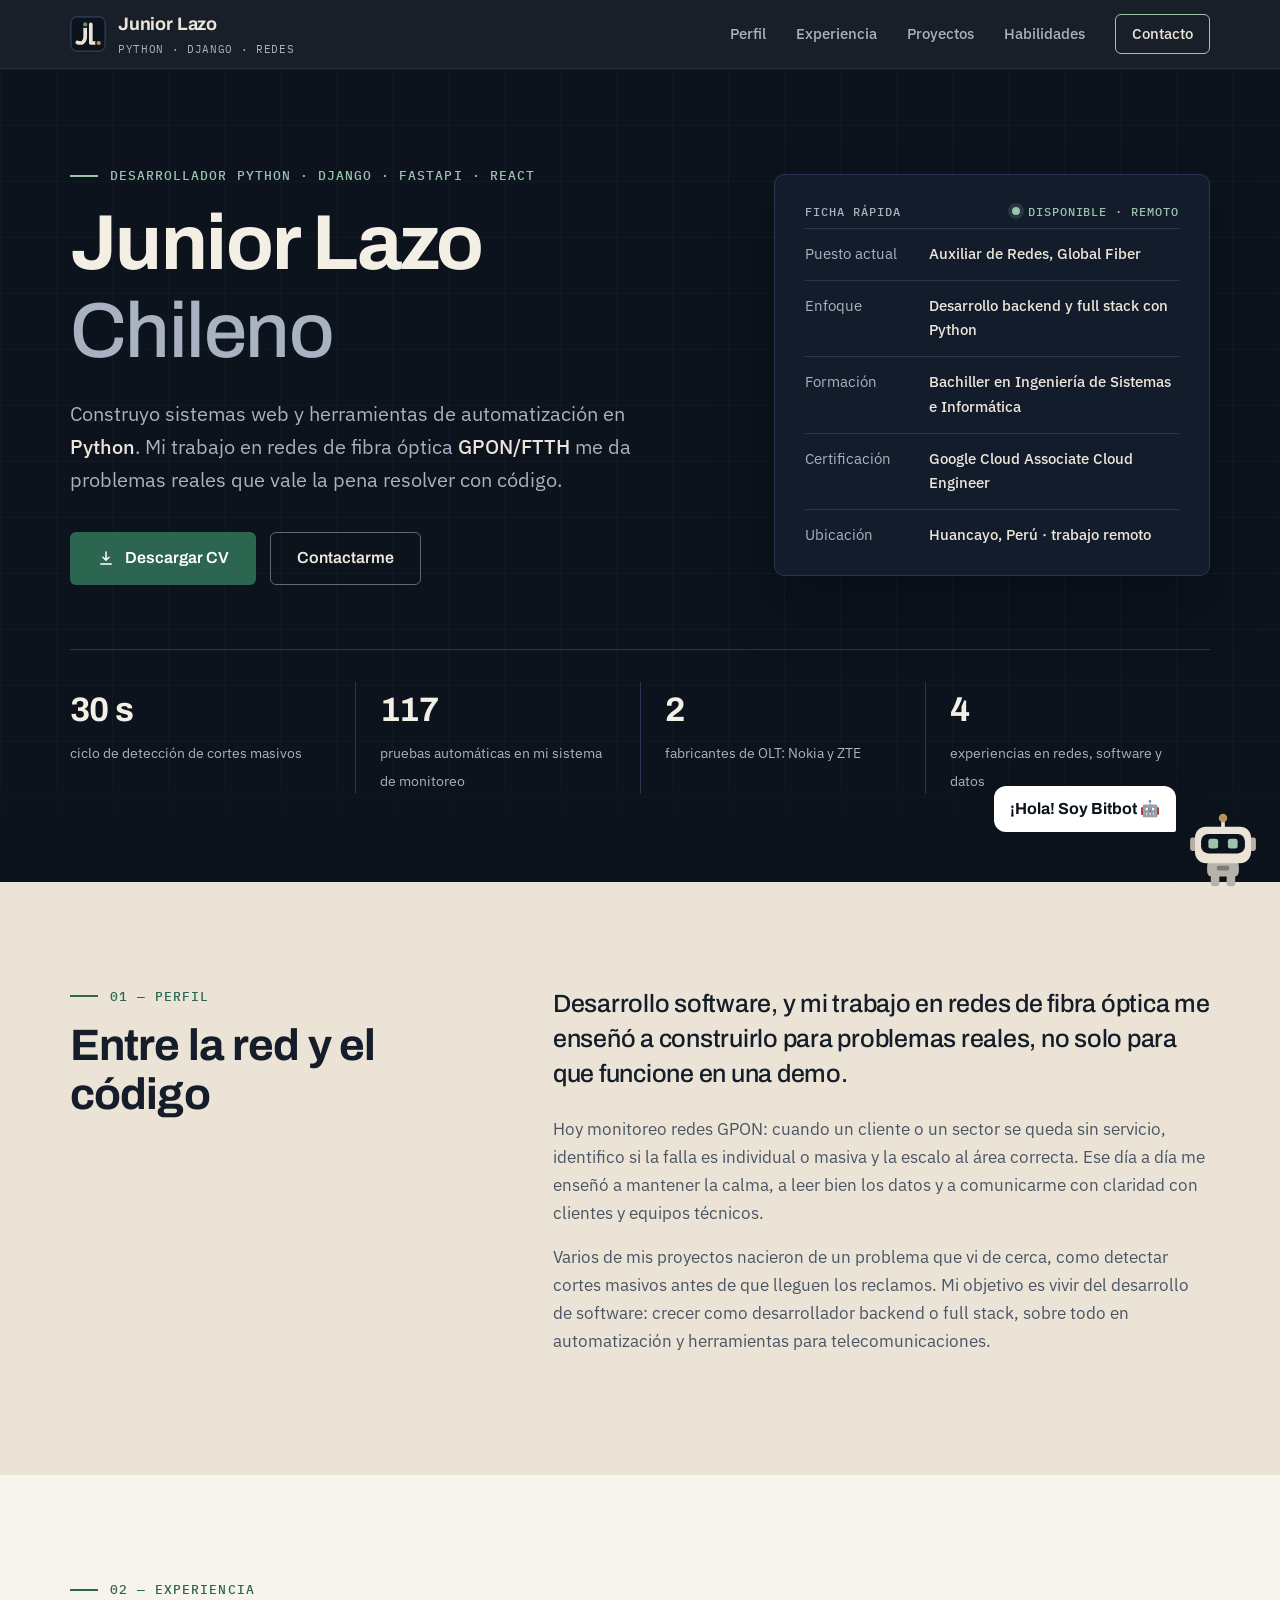
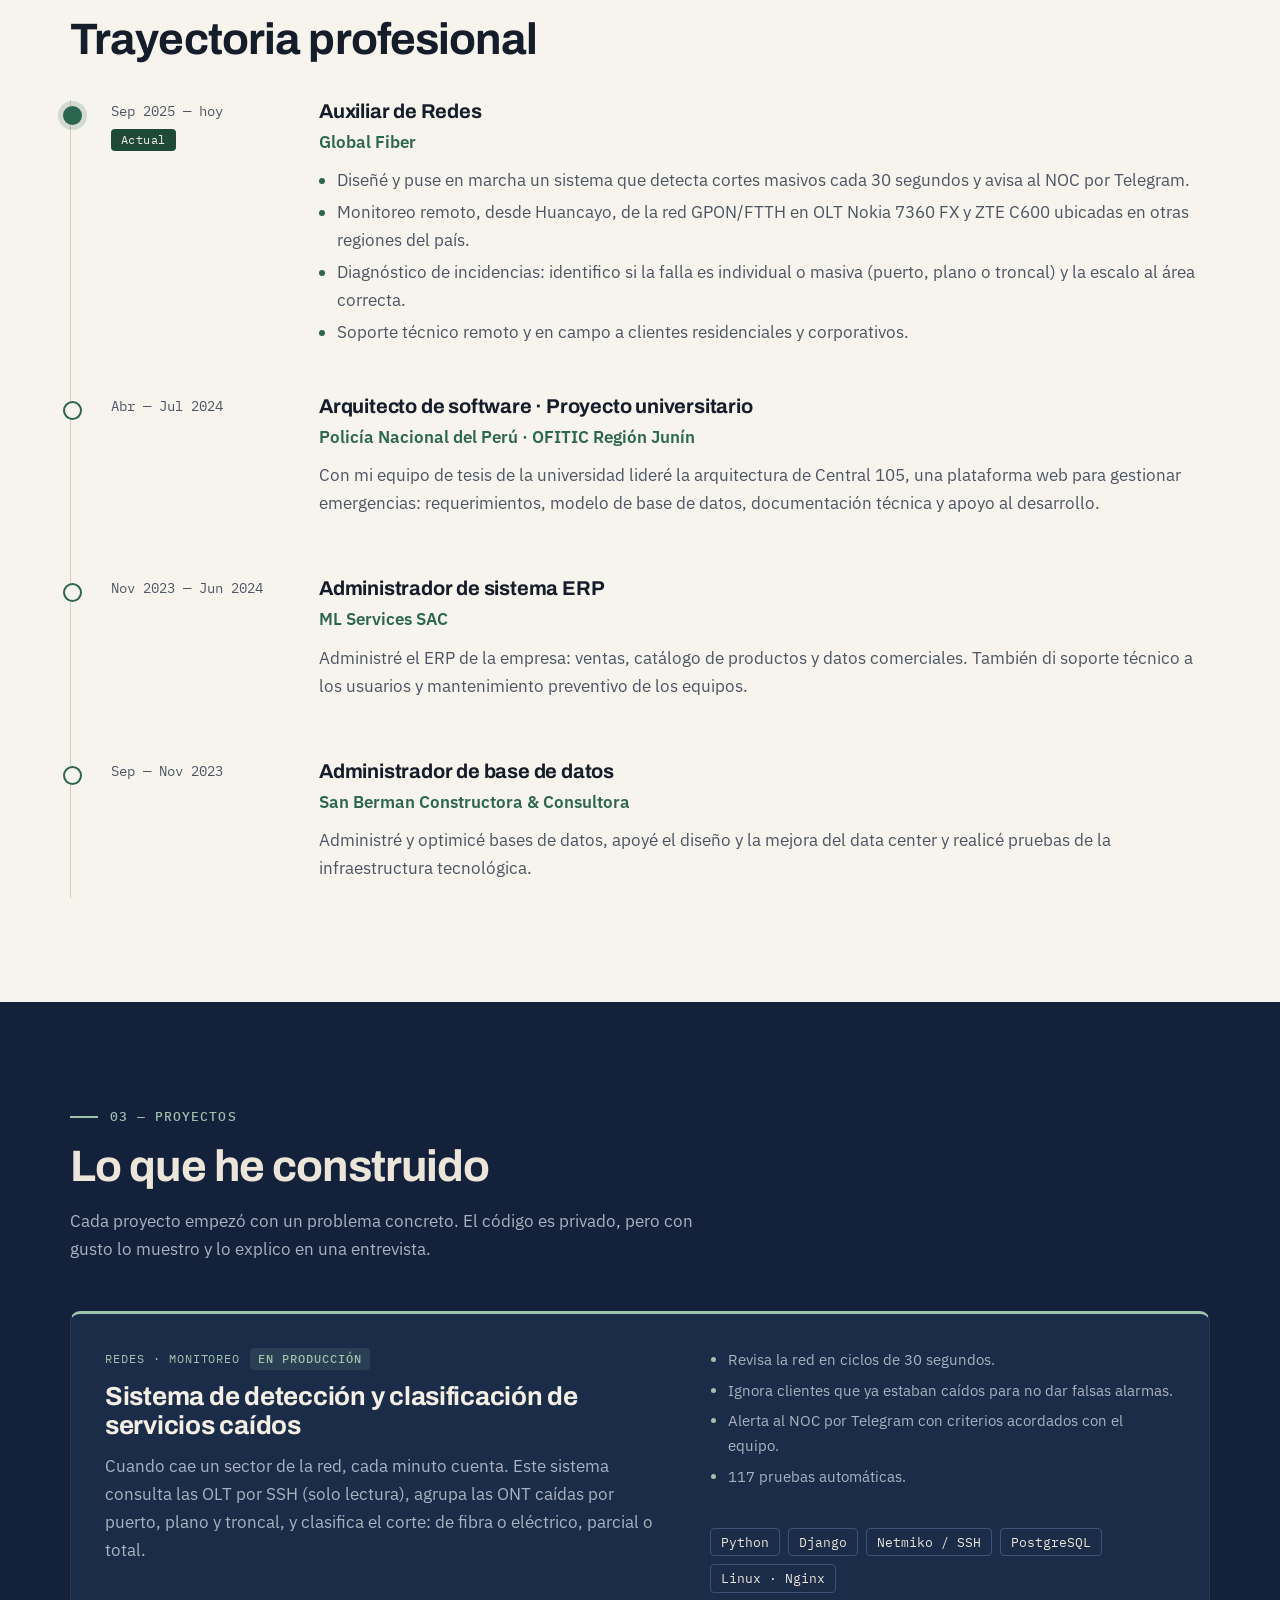
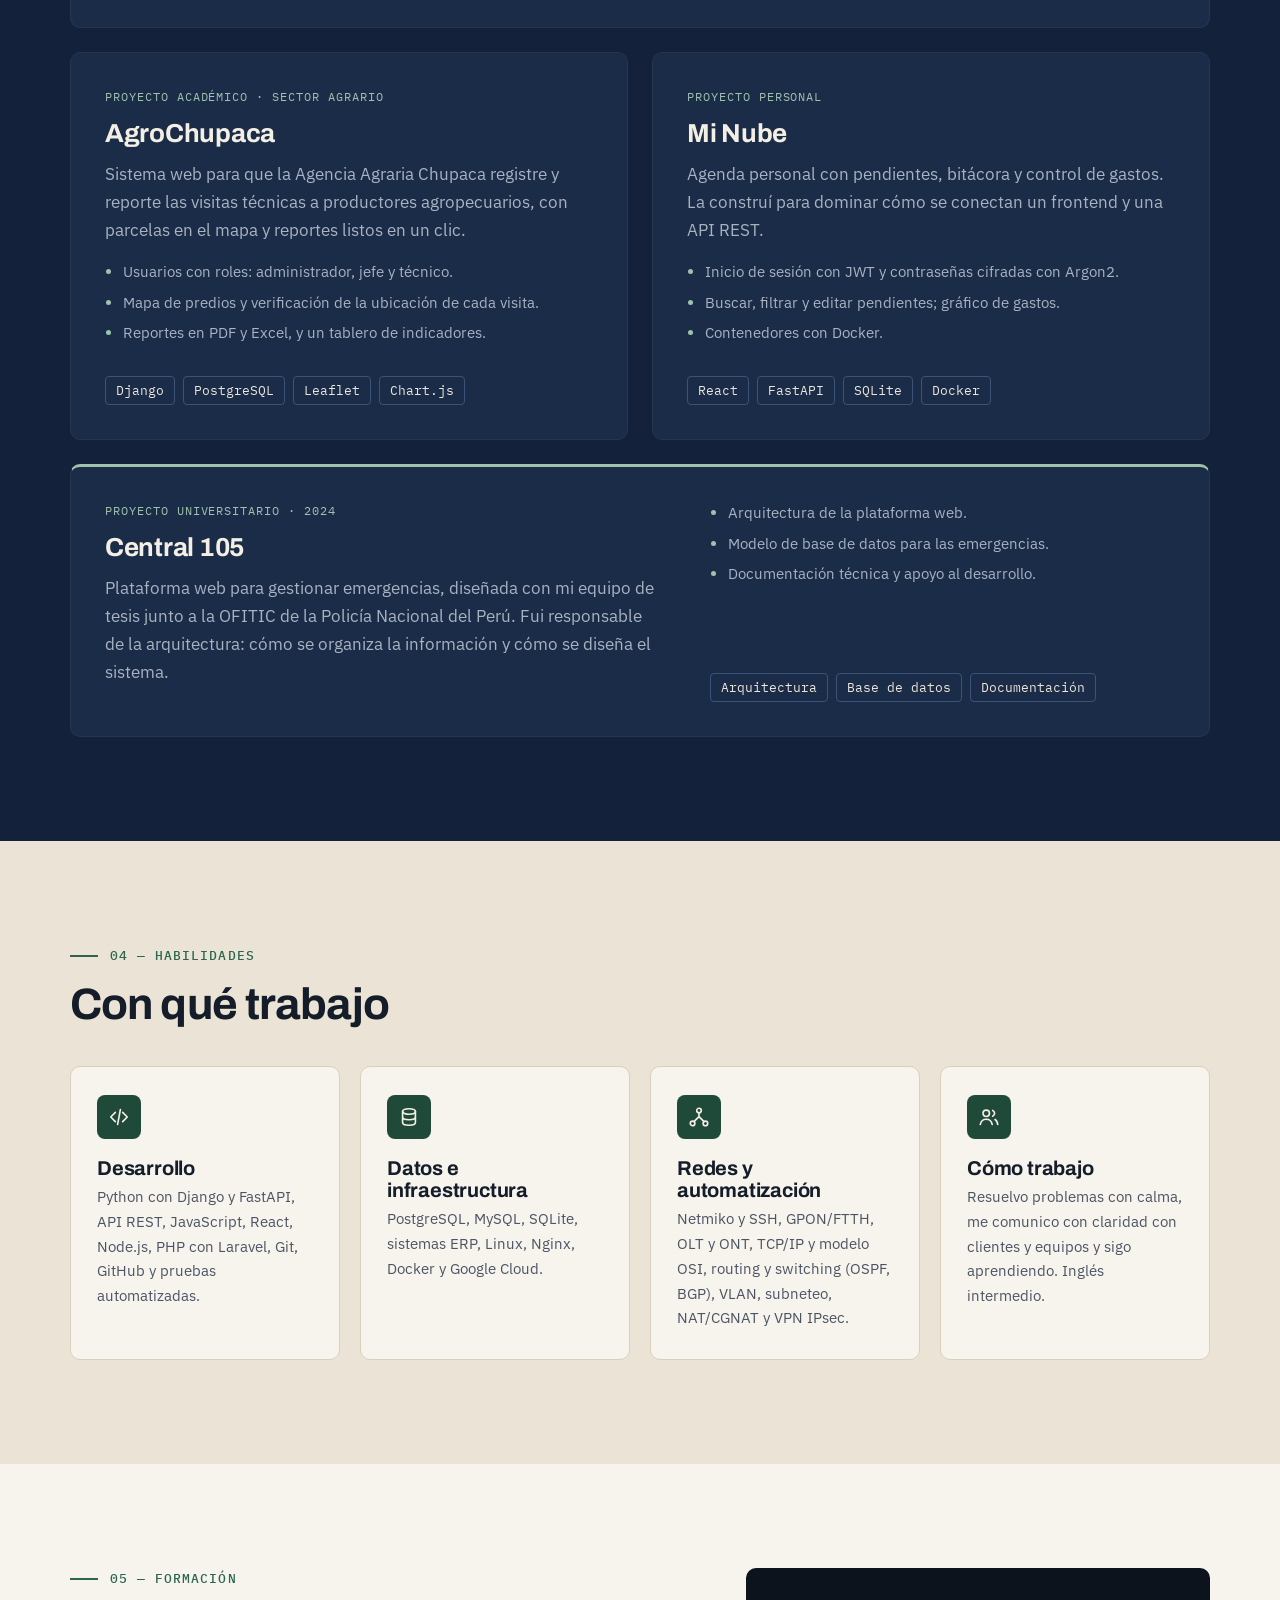
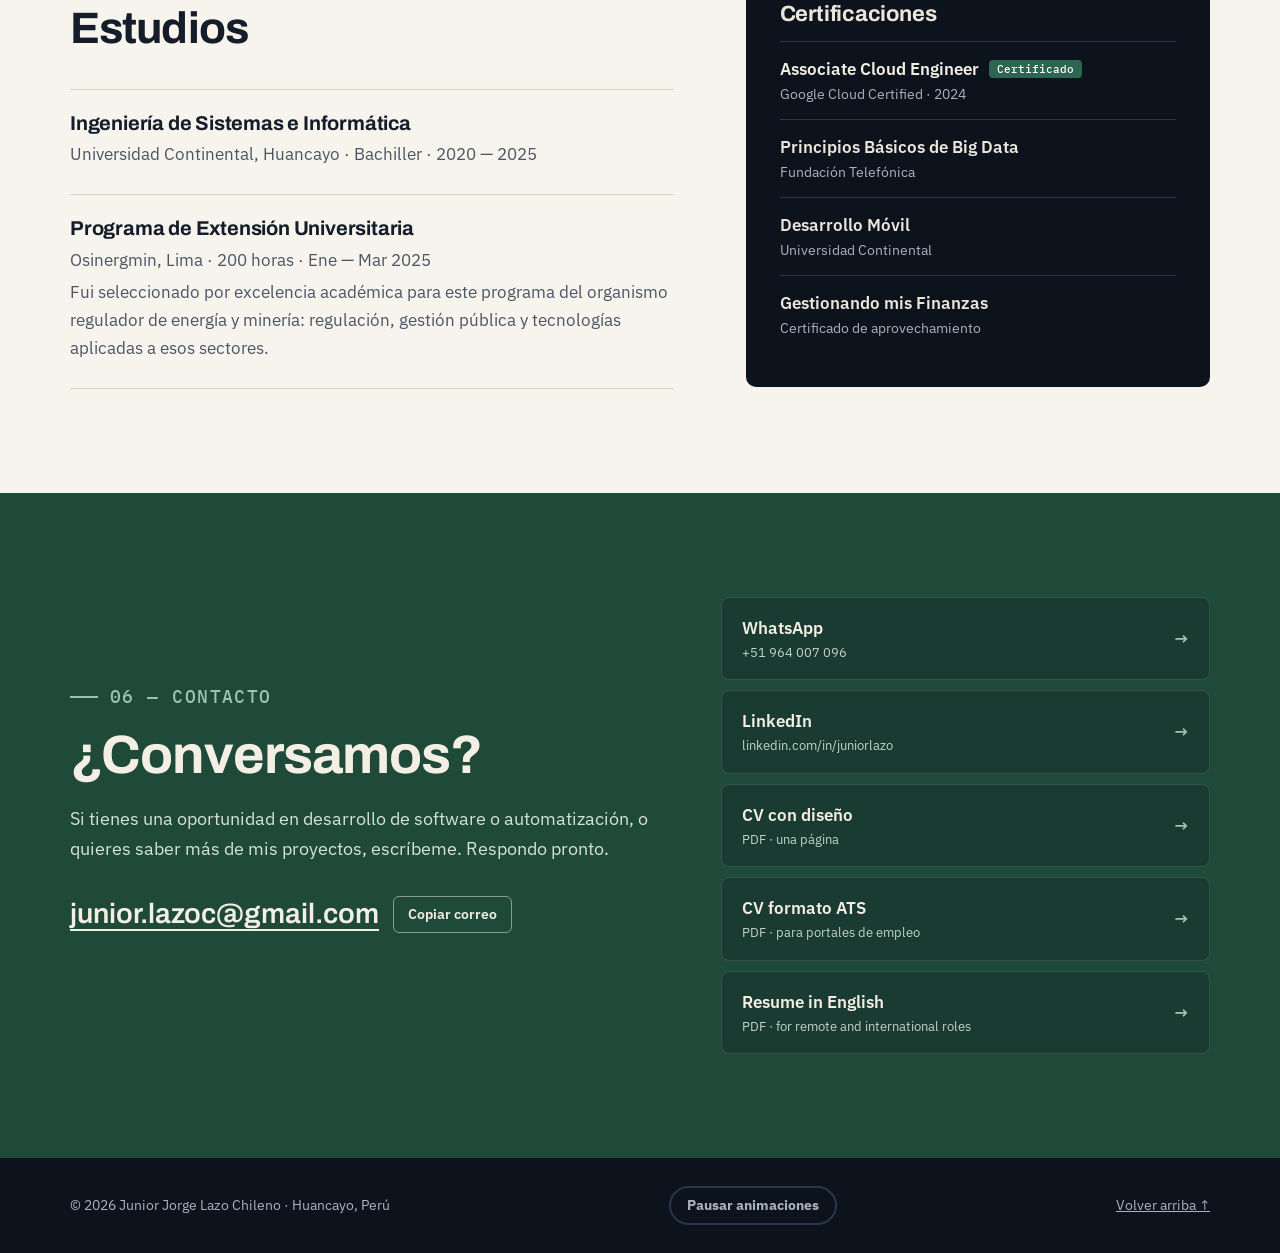
==== commit 653c6b3e: "Enfoque en desarrollo de software: titular Desarrollador Python en CV y portafolio El cargo actual s" ====
--- a/index.html
+++ b/index.html
@@ -6,20 +6,20 @@
     <meta charset="utf-8">
     <meta name="viewport" content="width=device-width, initial-scale=1">
     <meta name="theme-color" content="#0c131d">
-    <meta name="description" content="Junior Lazo Chileno, auxiliar de redes en Huancayo, Perú, disponible para trabajo remoto. Redes de fibra óptica GPON/FTTH, OLT Nokia y ZTE, y automatización con Python.">
+    <meta name="description" content="Junior Lazo Chileno, desarrollador Python en Huancayo, Perú: Django, FastAPI y React, con experiencia en redes de fibra óptica. Disponible para trabajo remoto.">
     <!-- Si cambias de dominio, actualiza estas 3 direcciones (ver DOMINIO.md). -->
     <meta property="og:url" content="https://juniorlazoc-develop.github.io/">
-    <meta property="og:image" content="https://juniorlazoc-develop.github.io/assets/compartir.png?v=4">
+    <meta property="og:image" content="https://juniorlazoc-develop.github.io/assets/compartir.png?v=5">
     <link rel="canonical" href="https://juniorlazoc-develop.github.io/">
-    <meta property="og:title" content="Junior Lazo | Redes, NOC y automatización">
+    <meta property="og:title" content="Junior Lazo | Desarrollador Python">
     <meta property="og:description" content="Redes de fibra óptica GPON/FTTH y automatización con Python.">
     <meta property="og:type" content="website">
     <meta property="og:locale" content="es_PE">
     <meta property="og:image:width" content="1200">
     <meta property="og:image:height" content="630">
-    <meta property="og:image:alt" content="Junior Lazo: redes, NOC y automatización">
+    <meta property="og:image:alt" content="Junior Lazo: desarrollador Python">
     <meta name="twitter:card" content="summary_large_image">
-    <title>Junior Lazo | Redes, NOC y automatización</title>
+    <title>Junior Lazo | Desarrollador Python</title>
     <link rel="icon" type="image/svg+xml" href="assets/favicon.svg?v=3">
 
     <!-- 02. Tipografías: Archivo (títulos), IBM Plex Sans (texto) e IBM Plex Mono (etiquetas técnicas). -->
@@ -48,7 +48,7 @@
       <div class="contenedor encabezado__interior">
         <a class="marca" href="#inicio">
           <img class="marca__logo" src="assets/favicon.svg?v=3" alt="" width="36" height="36">
-          <span>Junior Lazo<small>Redes · NOC · Python</small></span>
+          <span>Junior Lazo<small>Python · Django · Redes</small></span>
         </a>
         <button class="boton-menu" id="boton-menu" type="button" aria-expanded="false" aria-controls="menu-principal" hidden>
           <span id="texto-menu">Menú</span>
@@ -70,11 +70,11 @@
         <div class="contenedor">
           <div class="inicio__rejilla">
             <div data-revelar>
-              <p class="etiqueta">Auxiliar de Redes · Monitoreo NOC · Automatización</p>
+              <p class="etiqueta">Desarrollador Python · Django · FastAPI · React</p>
               <h1 id="titulo-inicio">Junior Lazo <span>Chileno</span></h1>
               <p class="inicio__descripcion">
-                Opero redes de fibra óptica <strong>GPON/FTTH</strong> y construyo herramientas en
-                <strong>Python</strong> que detectan las fallas antes de que lleguen los reclamos.
+                Construyo sistemas web y herramientas de automatización en <strong>Python</strong>. Mi trabajo en
+                redes de fibra óptica <strong>GPON/FTTH</strong> me da problemas reales que vale la pena resolver con código.
               </p>
               <div class="acciones">
                 <a class="boton boton--principal" href="assets/CV_Junior_Lazo_Chileno_Diseno.pdf" download data-saludo="Gracias por llevarte mi CV">
@@ -89,7 +89,7 @@
               <h2 class="ficha__titulo" id="titulo-ficha">Ficha rápida <span class="estado">Disponible · remoto</span></h2>
               <dl>
                 <div><dt>Puesto actual</dt><dd>Auxiliar de Redes, Global Fiber</dd></div>
-                <div><dt>Equipos</dt><dd>OLT Nokia 7360 FX y ZTE C600</dd></div>
+                <div><dt>Enfoque</dt><dd>Desarrollo backend y full stack con Python</dd></div>
                 <div><dt>Formación</dt><dd>Bachiller en Ingeniería de Sistemas e Informática</dd></div>
                 <div><dt>Certificación</dt><dd>Google Cloud Associate Cloud Engineer</dd></div>
                 <div><dt>Ubicación</dt><dd>Huancayo, Perú · trabajo remoto</dd></div>
@@ -115,8 +115,8 @@
           </div>
           <div class="sobre-mi__texto" data-revelar>
             <p class="destacado">
-              Trabajo en la operación de redes de acceso de fibra óptica y uso el desarrollo de software para
-              hacer ese trabajo más rápido y confiable.
+              Desarrollo software, y mi trabajo en redes de fibra óptica me enseñó a construirlo para problemas reales,
+              no solo para que funcione en una demo.
             </p>
             <p>
               Hoy monitoreo redes GPON: cuando un cliente o un sector se queda sin servicio, identifico si la falla es
@@ -125,7 +125,7 @@
             </p>
             <p>
               Varios de mis proyectos nacieron de un problema que vi de cerca, como detectar cortes masivos antes de que
-              lleguen los reclamos. Mi objetivo es crecer en NOC, ingeniería de redes y automatización de redes.
+              lleguen los reclamos. Mi objetivo es vivir del desarrollo de software: crecer como desarrollador backend o full stack, sobre todo en automatización y herramientas para telecomunicaciones.
             </p>
           </div>
         </div>
@@ -146,9 +146,9 @@
                 <h3>Auxiliar de Redes</h3>
                 <p class="puesto__empresa">Global Fiber</p>
                 <ul class="puesto__logros">
+                  <li>Diseñé y puse en marcha un sistema que detecta cortes masivos cada 30 segundos y avisa al NOC por Telegram.</li>
                   <li>Monitoreo remoto, desde Huancayo, de la red GPON/FTTH en OLT Nokia 7360 FX y ZTE C600 ubicadas en otras regiones del país.</li>
                   <li>Diagnóstico de incidencias: identifico si la falla es individual o masiva (puerto, plano o troncal) y la escalo al área correcta.</li>
-                  <li>Diseñé y puse en marcha un sistema que detecta cortes masivos cada 30 segundos y avisa al NOC por Telegram.</li>
                   <li>Soporte técnico remoto y en campo a clientes residenciales y corporativos.</li>
                 </ul>
               </div>
@@ -296,17 +296,10 @@
           <div class="habilidades__rejilla">
             <div class="habilidad" data-revelar>
               <span class="habilidad__icono" aria-hidden="true">
-                <svg viewBox="0 0 24 24" fill="none" stroke="currentColor" stroke-width="1.8" stroke-linecap="round" stroke-linejoin="round"><circle cx="12" cy="5" r="2.5"/><circle cx="5" cy="19" r="2.5"/><circle cx="19" cy="19" r="2.5"/><path d="M12 7.5v4M12 11.5 6.5 17M12 11.5l5.5 5.5"/></svg>
-              </span>
-              <h3>Redes</h3>
-              <p>GPON/FTTH, OLT y ONT, TCP/IP y modelo OSI, routing y switching (OSPF, BGP), VLAN, subneteo, NAT/CGNAT y VPN IPsec.</p>
-            </div>
-            <div class="habilidad" data-revelar>
-              <span class="habilidad__icono" aria-hidden="true">
                 <svg viewBox="0 0 24 24" fill="none" stroke="currentColor" stroke-width="1.8" stroke-linecap="round" stroke-linejoin="round"><path d="m8 7-5 5 5 5M16 7l5 5-5 5M13.5 4l-3 16"/></svg>
               </span>
               <h3>Desarrollo</h3>
-              <p>Python (Netmiko, Django, FastAPI), API REST, JavaScript, React, Node.js, PHP con Laravel, Git y GitHub.</p>
+              <p>Python con Django y FastAPI, API REST, JavaScript, React, Node.js, PHP con Laravel, Git, GitHub y pruebas automatizadas.</p>
             </div>
             <div class="habilidad" data-revelar>
               <span class="habilidad__icono" aria-hidden="true">
@@ -314,6 +307,13 @@
               </span>
               <h3>Datos e infraestructura</h3>
               <p>PostgreSQL, MySQL, SQLite, sistemas ERP, Linux, Nginx, Docker y Google Cloud.</p>
+            </div>
+            <div class="habilidad" data-revelar>
+              <span class="habilidad__icono" aria-hidden="true">
+                <svg viewBox="0 0 24 24" fill="none" stroke="currentColor" stroke-width="1.8" stroke-linecap="round" stroke-linejoin="round"><circle cx="12" cy="5" r="2.5"/><circle cx="5" cy="19" r="2.5"/><circle cx="19" cy="19" r="2.5"/><path d="M12 7.5v4M12 11.5 6.5 17M12 11.5l5.5 5.5"/></svg>
+              </span>
+              <h3>Redes y automatización</h3>
+              <p>Netmiko y SSH, GPON/FTTH, OLT y ONT, TCP/IP y modelo OSI, routing y switching (OSPF, BGP), VLAN, subneteo, NAT/CGNAT y VPN IPsec.</p>
             </div>
             <div class="habilidad" data-revelar>
               <span class="habilidad__icono" aria-hidden="true">
@@ -374,7 +374,7 @@
             <p class="etiqueta">06 — Contacto</p>
             <h2 id="titulo-contacto">¿Conversamos?</h2>
             <p>
-              Si tienes una oportunidad en redes, NOC o desarrollo, o quieres saber más de mis proyectos, escríbeme.
+              Si tienes una oportunidad en desarrollo de software o automatización, o quieres saber más de mis proyectos, escríbeme.
               Respondo pronto.
             </p>
             <div class="contacto__correo">
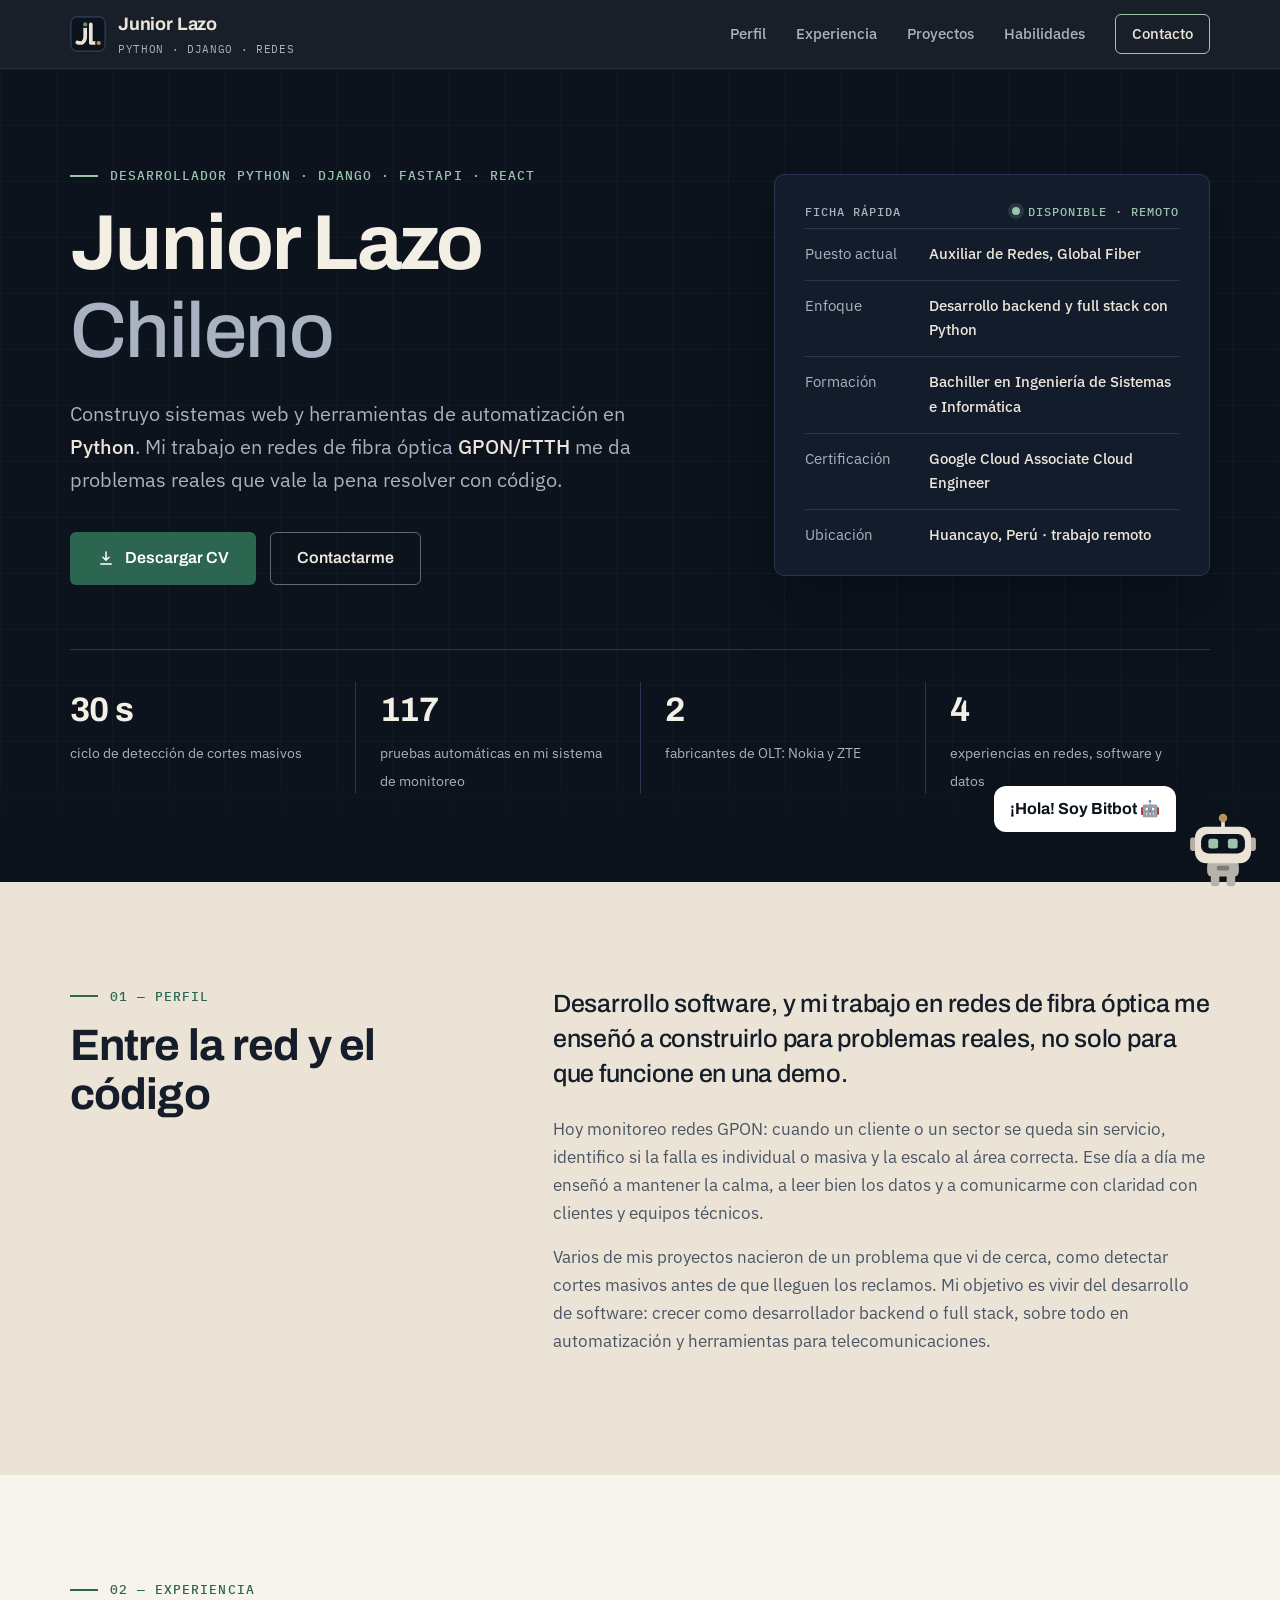
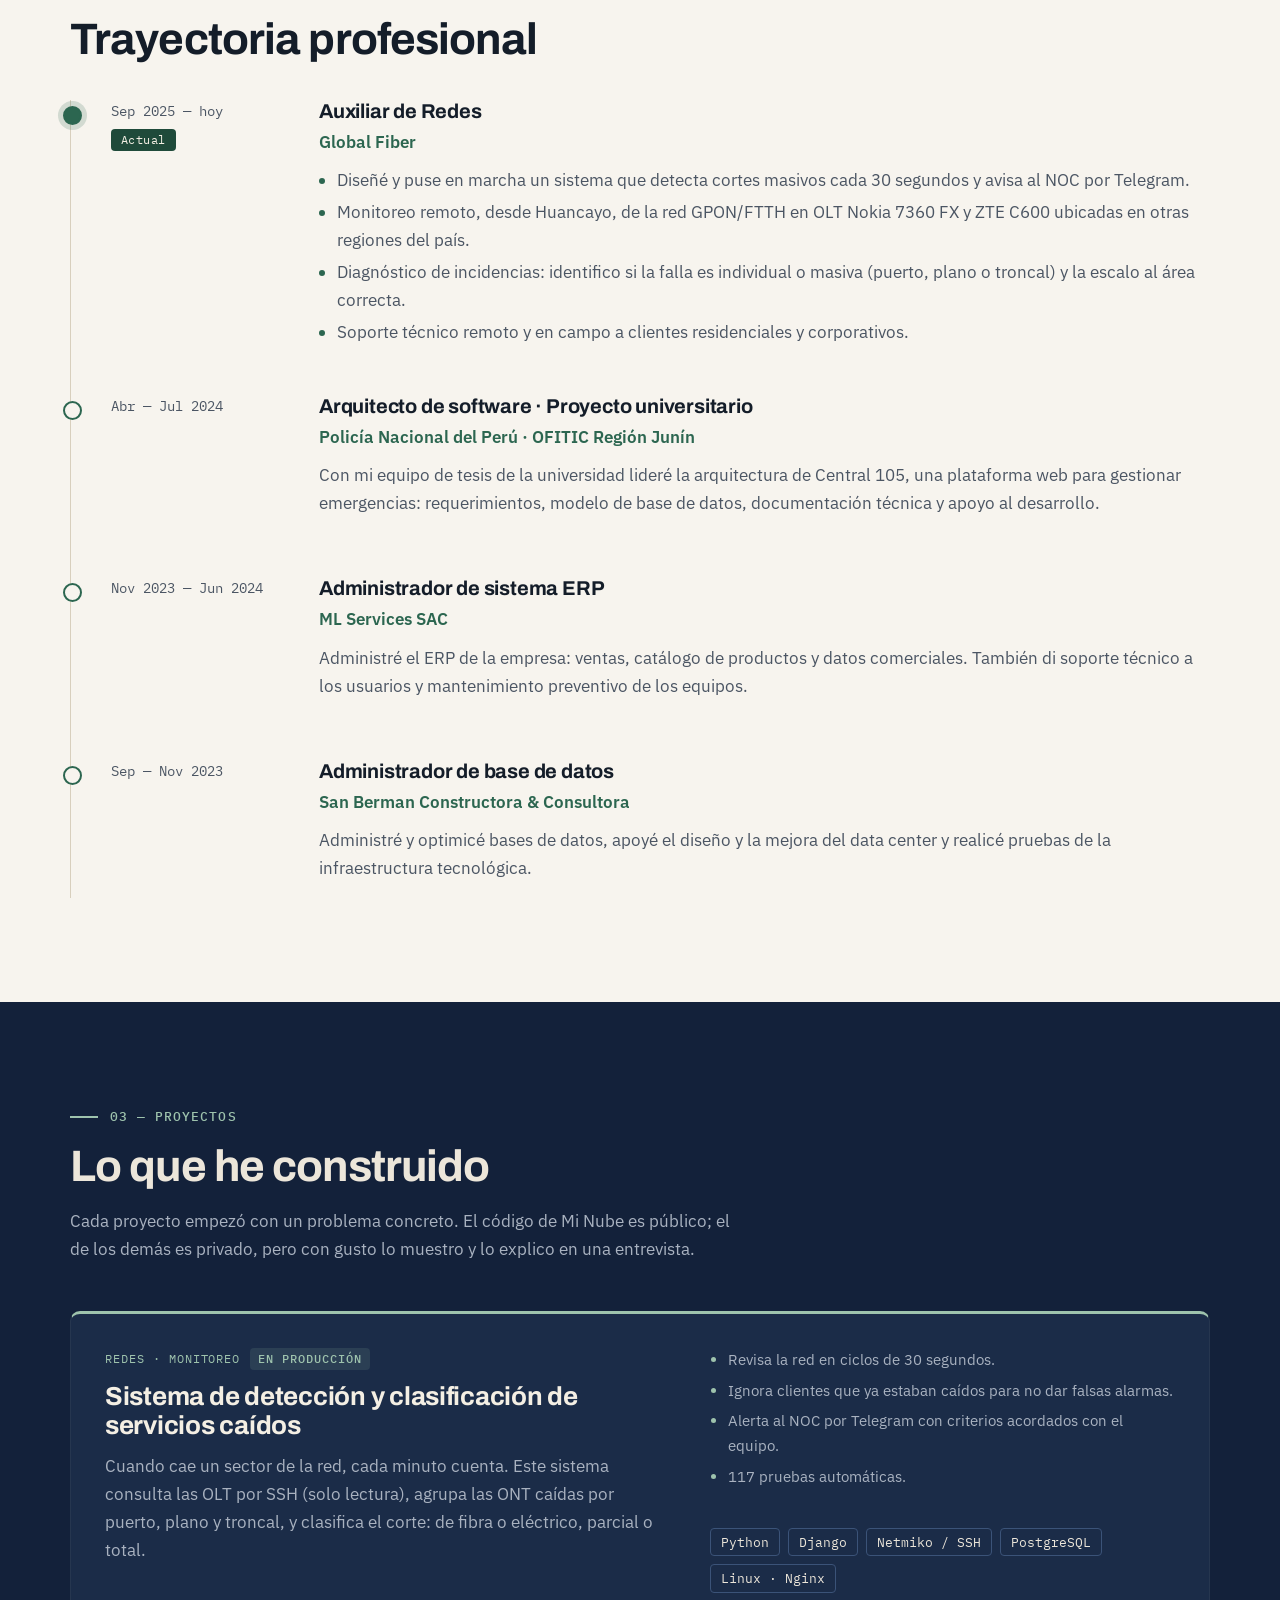
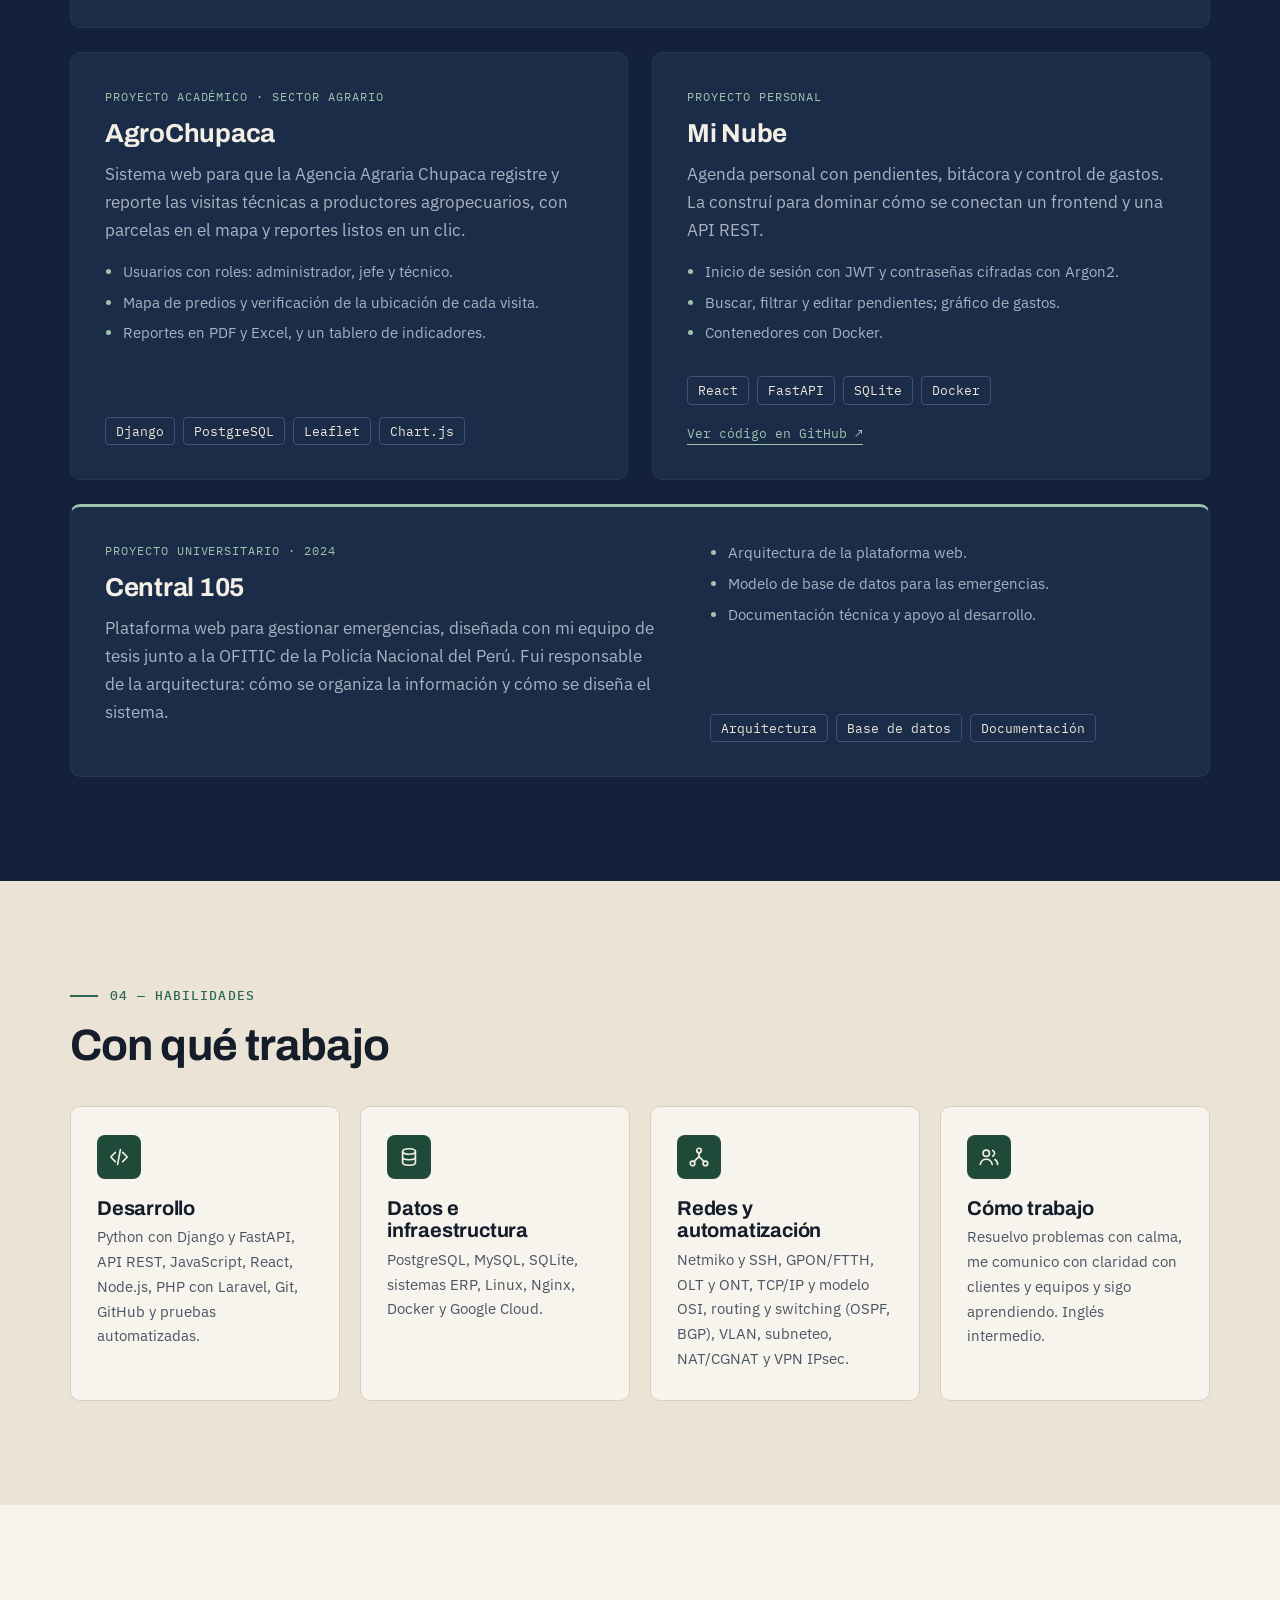
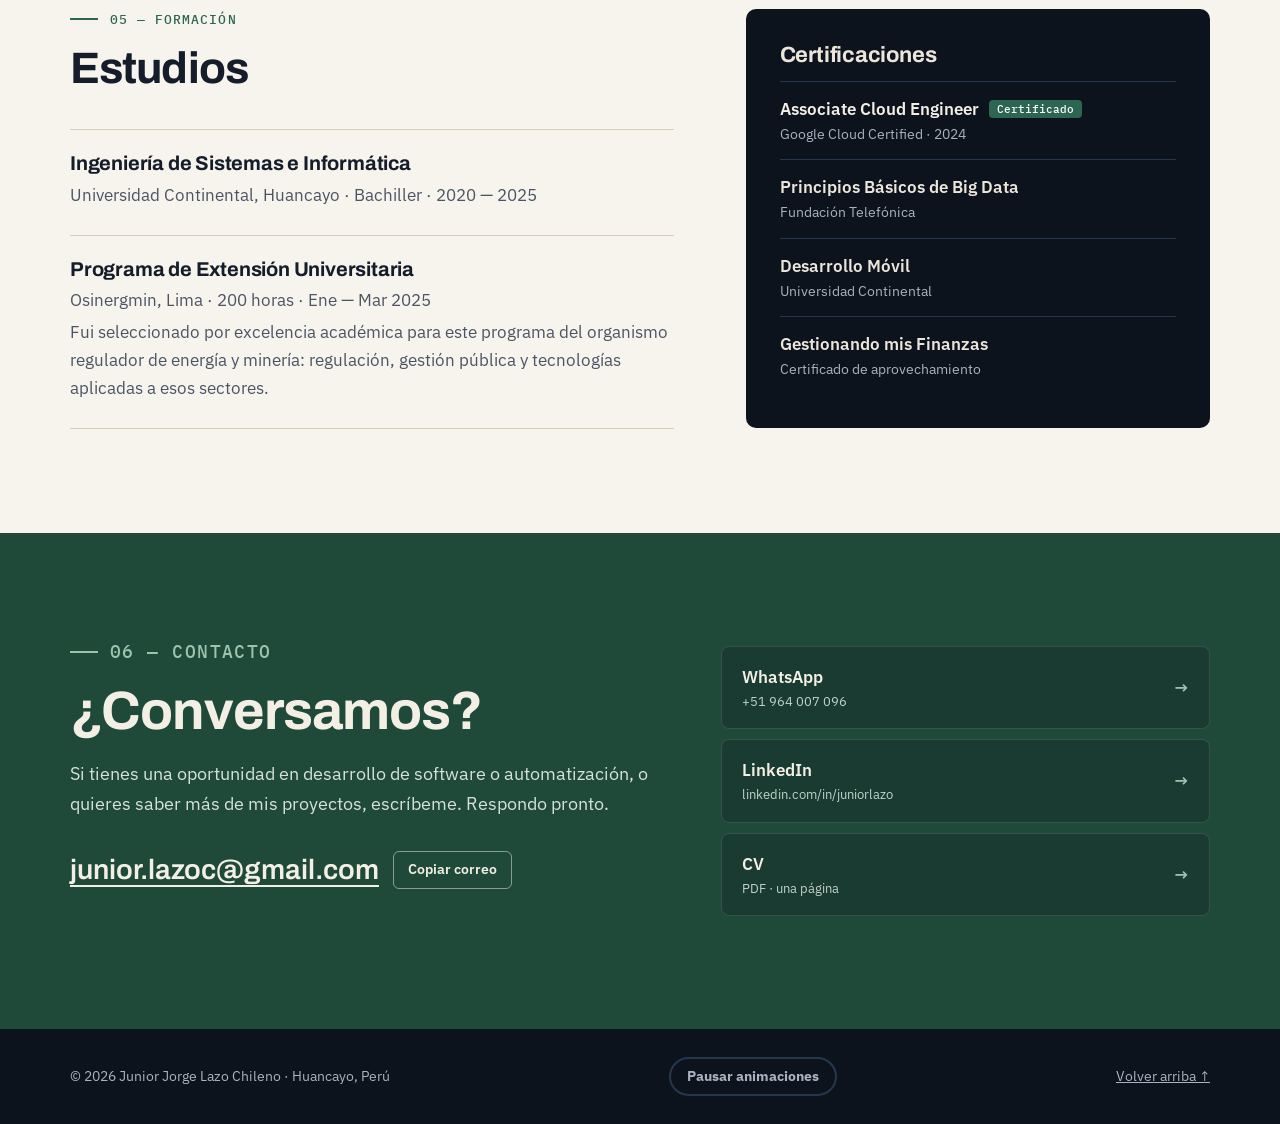
==== commit beb9abe2: "Un solo CV publicado y enlace al código público de Mi Nube" ====
--- a/index.html
+++ b/index.html
@@ -77,7 +77,7 @@
                 redes de fibra óptica <strong>GPON/FTTH</strong> me da problemas reales que vale la pena resolver con código.
               </p>
               <div class="acciones">
-                <a class="boton boton--principal" href="assets/CV_Junior_Lazo_Chileno_Diseno.pdf" download data-saludo="Gracias por llevarte mi CV">
+                <a class="boton boton--principal" href="assets/CV_Junior_Lazo_Chileno.pdf" download data-saludo="Gracias por llevarte mi CV">
                   <svg viewBox="0 0 24 24" fill="none" stroke="currentColor" stroke-width="2" stroke-linecap="round" stroke-linejoin="round" aria-hidden="true"><path d="M12 4v11m0 0-4-4m4 4 4-4M5 20h14"/></svg>
                   Descargar CV
                 </a>
@@ -197,8 +197,8 @@
             <p class="etiqueta">03 — Proyectos</p>
             <h2 id="titulo-proyectos">Lo que he construido</h2>
             <p>
-              Cada proyecto empezó con un problema concreto. El código es privado, pero con gusto lo muestro y lo
-              explico en una entrevista.
+              Cada proyecto empezó con un problema concreto. El código de Mi Nube es público; el de los demás es privado,
+              pero con gusto lo muestro y lo explico en una entrevista.
             </p>
           </div>
           <div class="proyectos__rejilla">
@@ -262,6 +262,7 @@
                 <li>SQLite</li>
                 <li>Docker</li>
               </ul>
+              <a class="proyecto__codigo" href="https://github.com/juniorlazoc-develop/mi-nube-agenda" target="_blank" rel="noopener">Ver código en GitHub <span aria-hidden="true">↗</span></a>
             </article>
             <article class="proyecto proyecto--destacado" data-revelar data-saludo="Tecnología al servicio de emergencias">
               <div class="proyecto__texto">
@@ -395,18 +396,8 @@
               </a>
             </li>
             <li>
-              <a href="assets/CV_Junior_Lazo_Chileno_Diseno.pdf" download data-saludo="Gracias por llevarte mi CV">
-                <span>CV con diseño<small>PDF · una página</small></span>
-              </a>
-            </li>
-            <li>
-              <a href="assets/CV_Junior_Lazo_Chileno.pdf" download data-saludo="Versión para portales de empleo">
-                <span>CV formato ATS<small>PDF · para portales de empleo</small></span>
-              </a>
-            </li>
-            <li>
-              <a href="assets/CV_Junior_Lazo_Chileno_EN.pdf" download data-saludo="Resume in English" hreflang="en">
-                <span>Resume in English<small>PDF · for remote and international roles</small></span>
+              <a href="assets/CV_Junior_Lazo_Chileno.pdf" download data-saludo="Gracias por llevarte mi CV">
+                <span>CV<small>PDF · una página</small></span>
               </a>
             </li>
           </ul>
--- a/css/componentes.css
+++ b/css/componentes.css
@@ -389,6 +389,20 @@
   font-size: 12.5px;
 }
 
+.proyecto__codigo {
+  align-self: flex-start;
+  margin-top: 18px;
+  color: var(--salvia);
+  font-family: var(--fuente-mono);
+  font-size: 13px;
+  text-decoration: none;
+  border-bottom: 1px solid currentColor;
+}
+.proyecto__codigo:hover,
+.proyecto__codigo:focus-visible {
+  color: var(--arena);
+}
+
 /* 06. Habilidades. */
 
 .habilidades__rejilla {
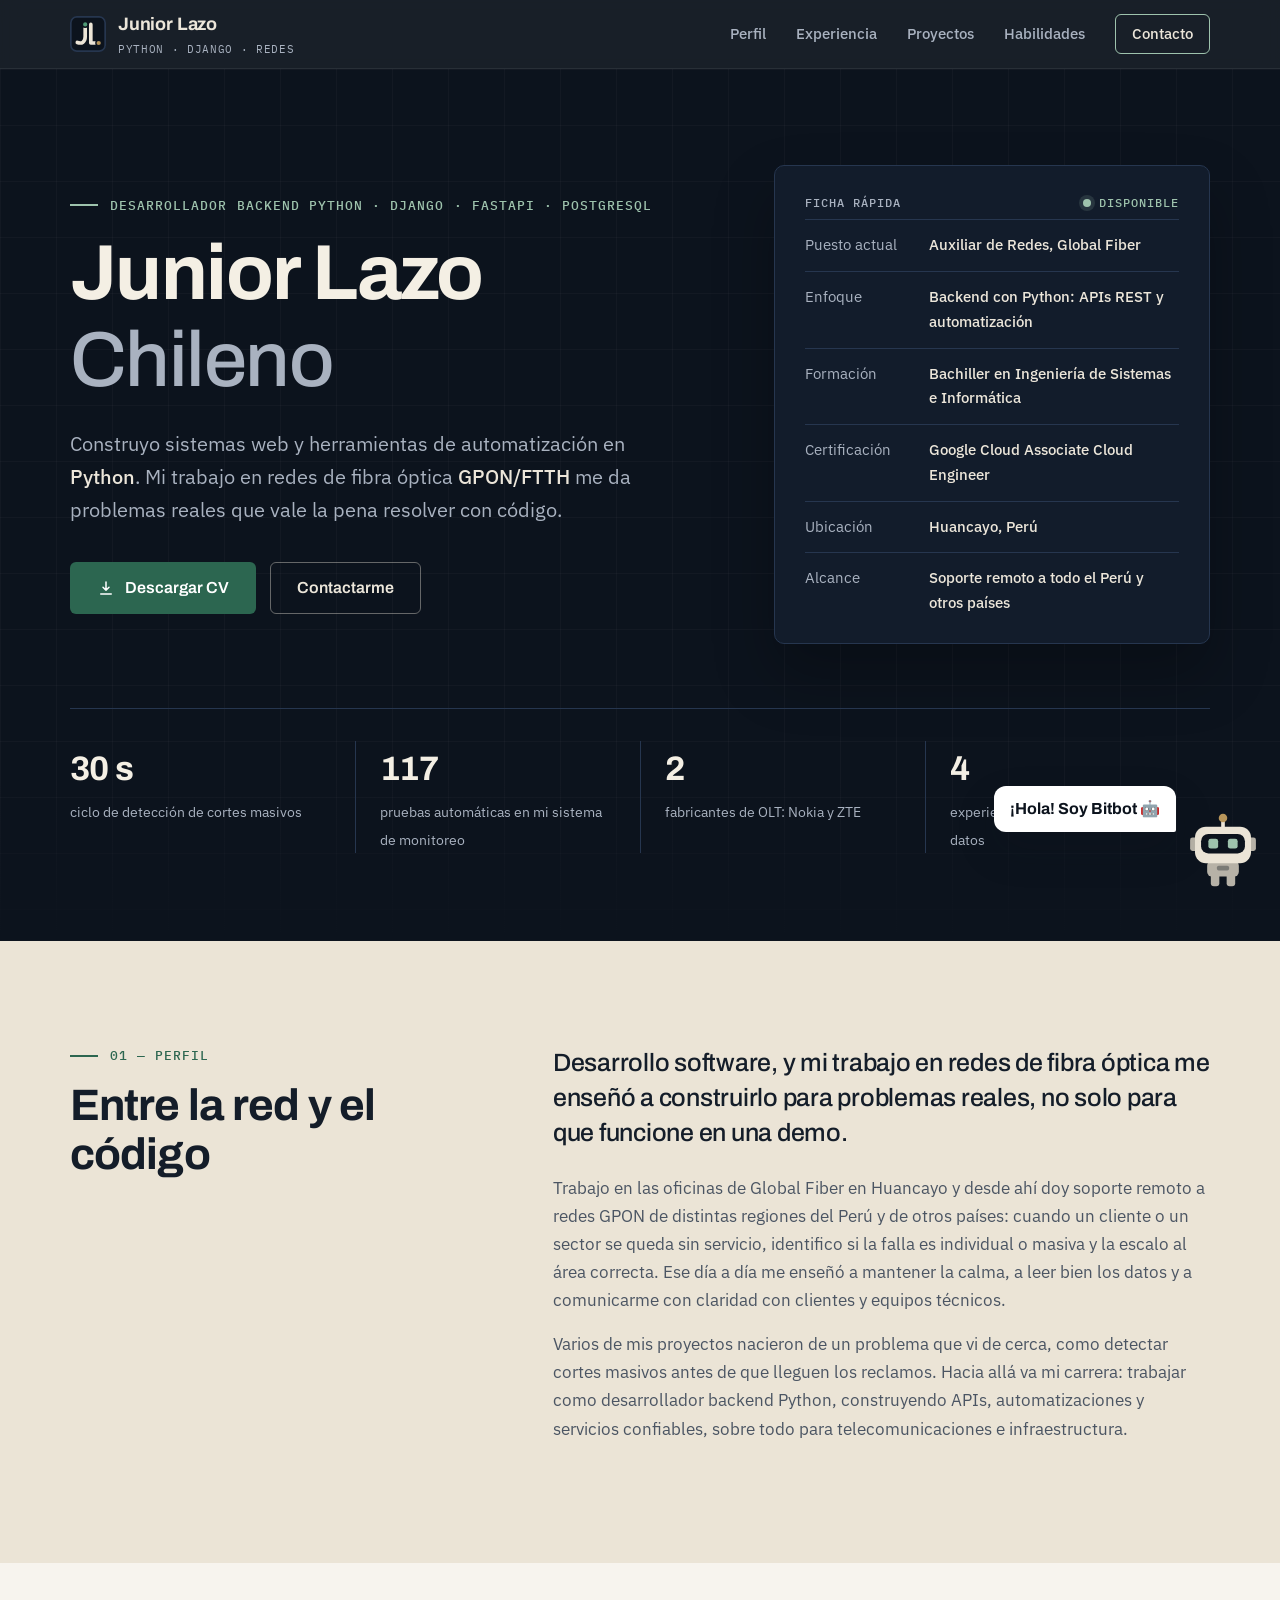
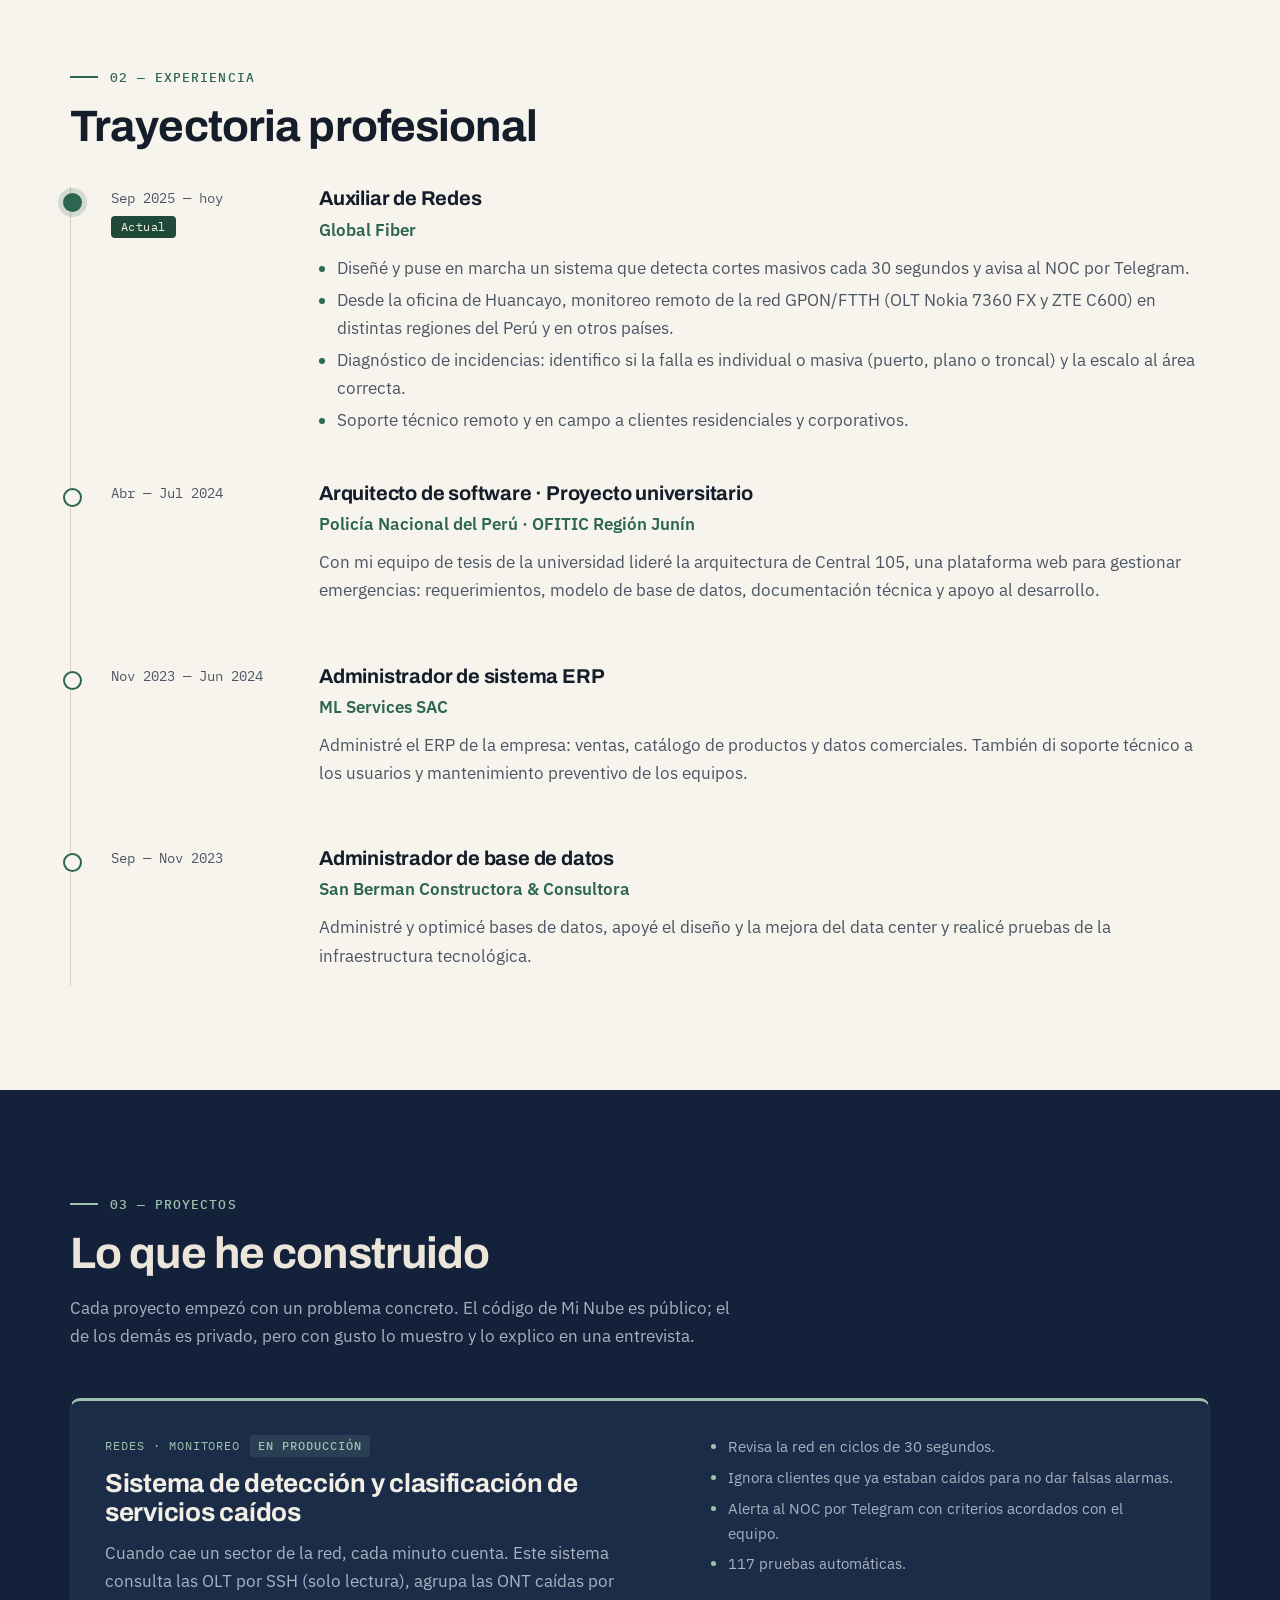
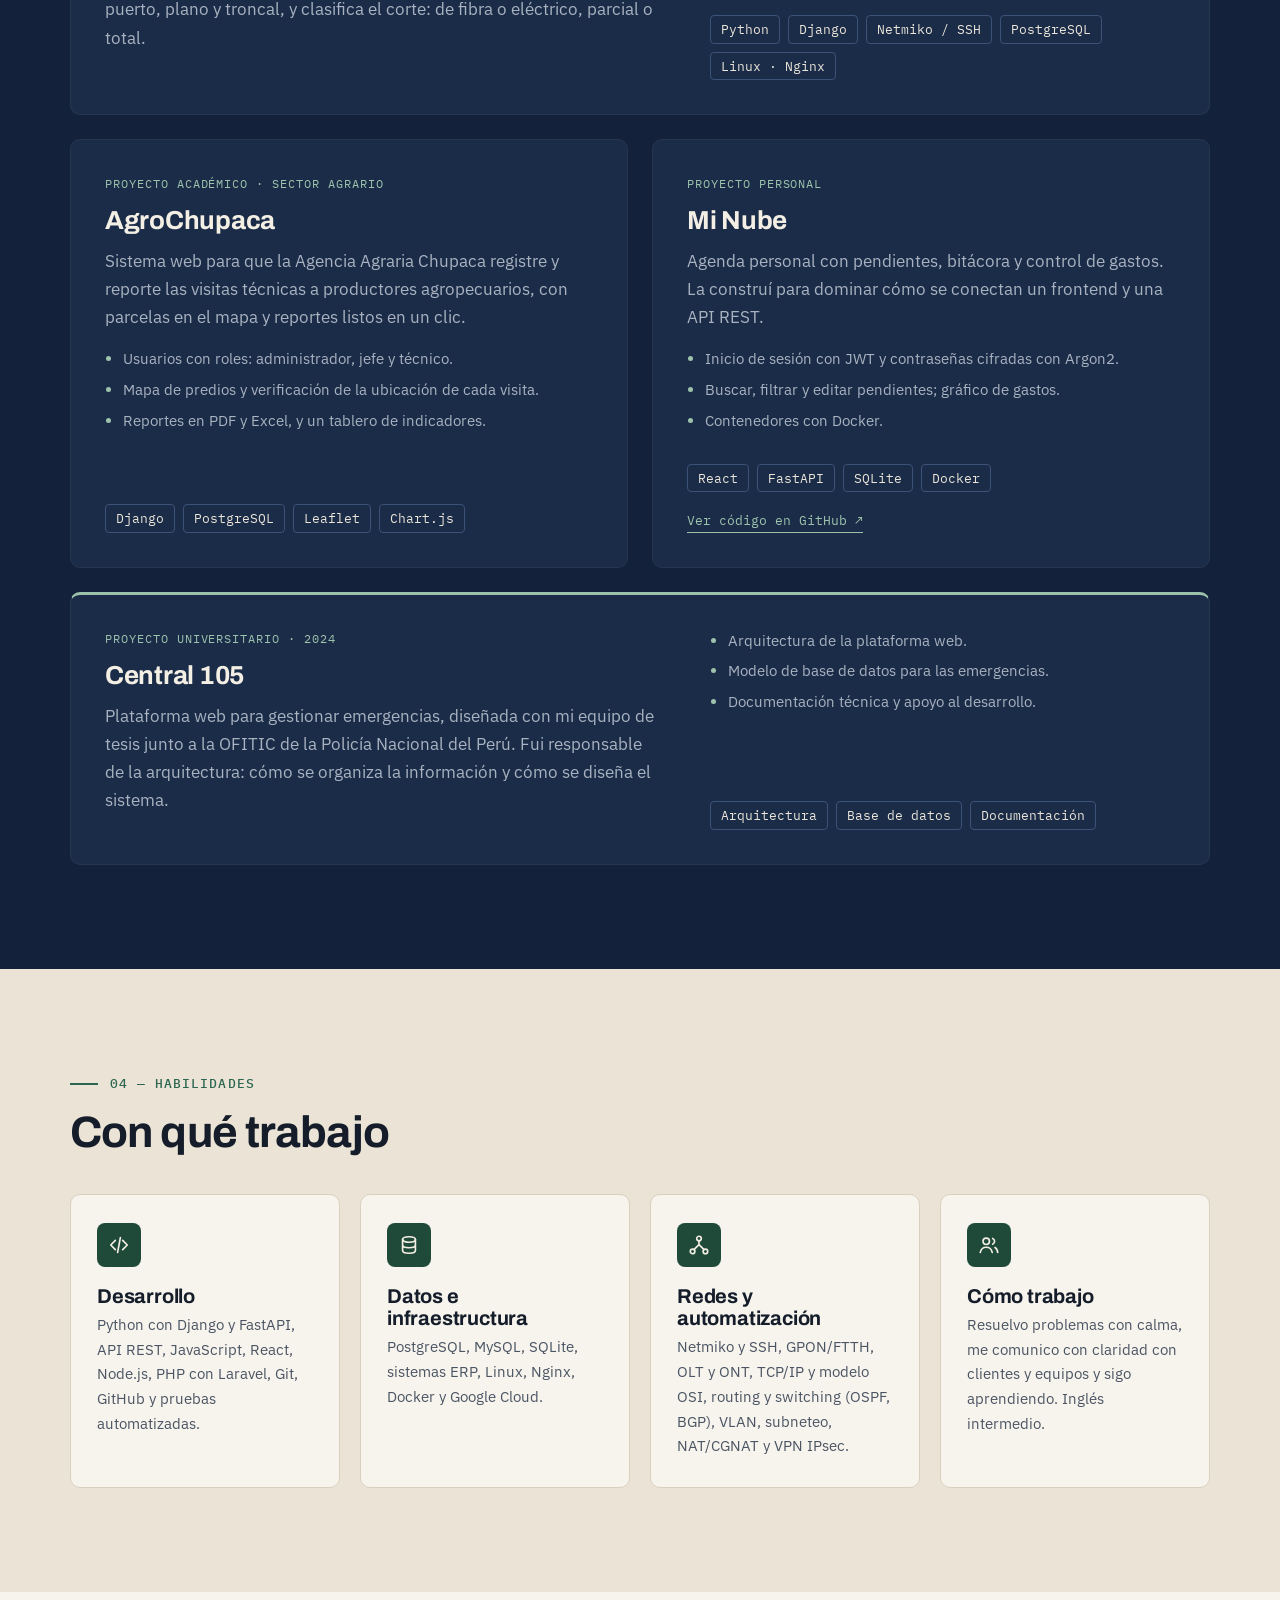
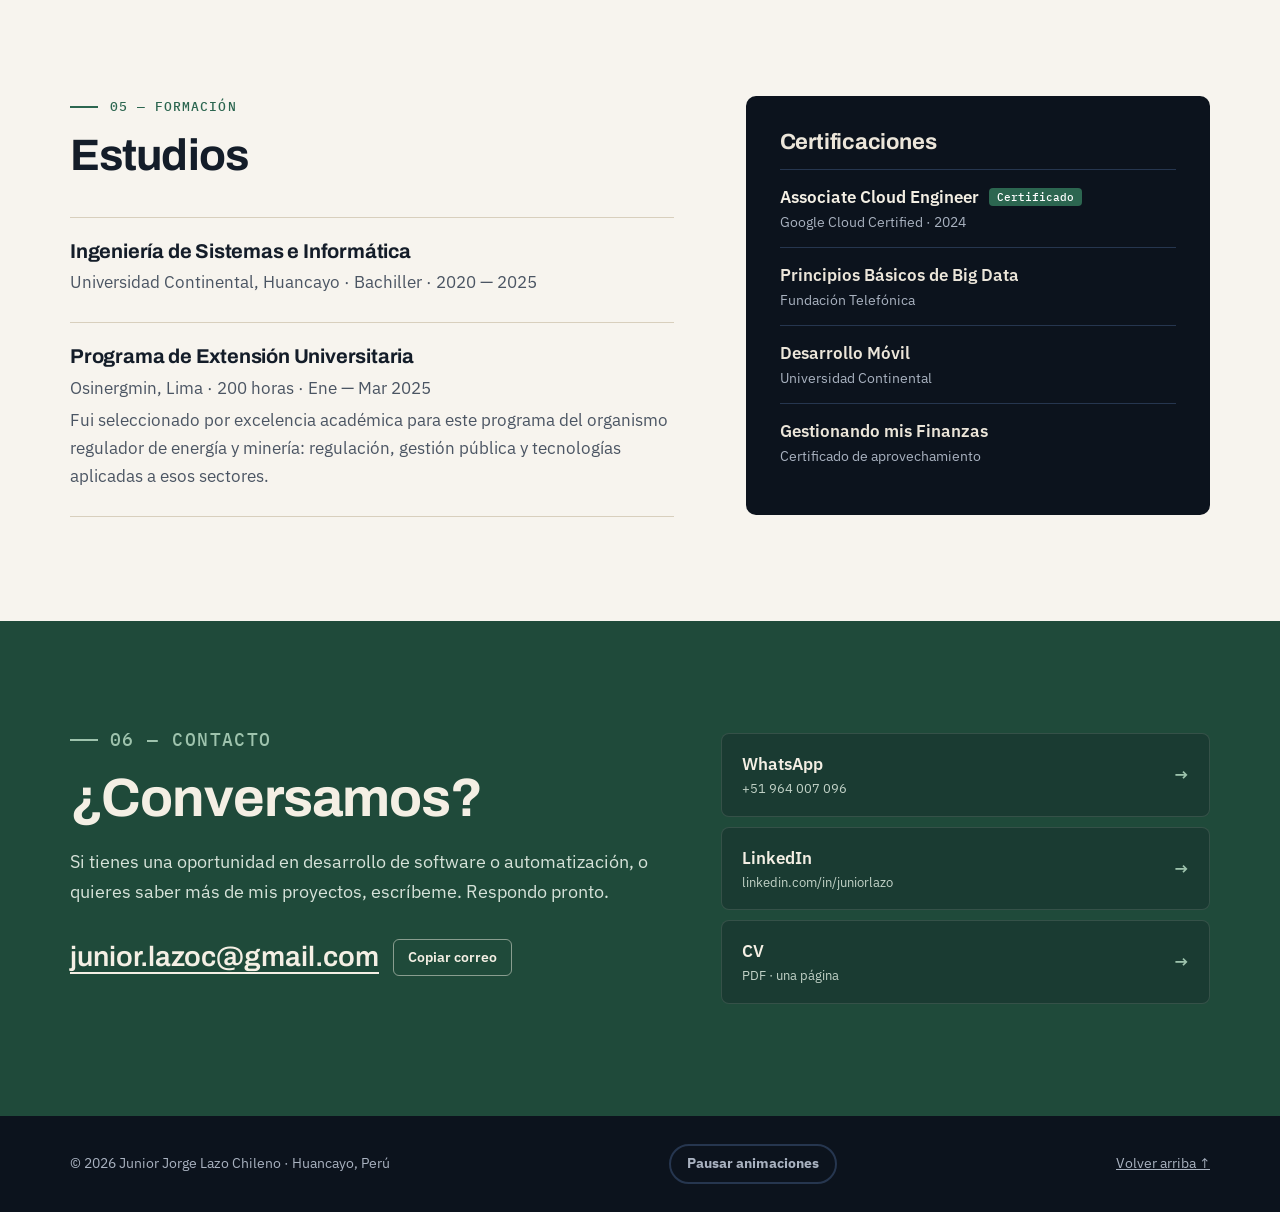
==== commit d23656af: "Perfil enfocado en desarrollo backend Python y ubicación real (presencial en Huancayo, soporte remot" ====
--- a/index.html
+++ b/index.html
@@ -6,12 +6,12 @@
     <meta charset="utf-8">
     <meta name="viewport" content="width=device-width, initial-scale=1">
     <meta name="theme-color" content="#0c131d">
-    <meta name="description" content="Junior Lazo Chileno, desarrollador Python en Huancayo, Perú: Django, FastAPI y React, con experiencia en redes de fibra óptica. Disponible para trabajo remoto.">
+    <meta name="description" content="Junior Lazo Chileno, desarrollador backend Python en Huancayo, Perú: Django, FastAPI y PostgreSQL, con experiencia en redes de fibra óptica y automatización.">
     <!-- Si cambias de dominio, actualiza estas 3 direcciones (ver DOMINIO.md). -->
     <meta property="og:url" content="https://juniorlazoc-develop.github.io/">
     <meta property="og:image" content="https://juniorlazoc-develop.github.io/assets/compartir.png?v=5">
     <link rel="canonical" href="https://juniorlazoc-develop.github.io/">
-    <meta property="og:title" content="Junior Lazo | Desarrollador Python">
+    <meta property="og:title" content="Junior Lazo | Desarrollador Backend Python">
     <meta property="og:description" content="Redes de fibra óptica GPON/FTTH y automatización con Python.">
     <meta property="og:type" content="website">
     <meta property="og:locale" content="es_PE">
@@ -19,7 +19,7 @@
     <meta property="og:image:height" content="630">
     <meta property="og:image:alt" content="Junior Lazo: desarrollador Python">
     <meta name="twitter:card" content="summary_large_image">
-    <title>Junior Lazo | Desarrollador Python</title>
+    <title>Junior Lazo | Desarrollador Backend Python</title>
     <link rel="icon" type="image/svg+xml" href="assets/favicon.svg?v=3">
 
     <!-- 02. Tipografías: Archivo (títulos), IBM Plex Sans (texto) e IBM Plex Mono (etiquetas técnicas). -->
@@ -70,7 +70,7 @@
         <div class="contenedor">
           <div class="inicio__rejilla">
             <div data-revelar>
-              <p class="etiqueta">Desarrollador Python · Django · FastAPI · React</p>
+              <p class="etiqueta">Desarrollador Backend Python · Django · FastAPI · PostgreSQL</p>
               <h1 id="titulo-inicio">Junior Lazo <span>Chileno</span></h1>
               <p class="inicio__descripcion">
                 Construyo sistemas web y herramientas de automatización en <strong>Python</strong>. Mi trabajo en
@@ -86,13 +86,14 @@
             </div>
 
             <aside class="ficha" aria-labelledby="titulo-ficha" data-revelar>
-              <h2 class="ficha__titulo" id="titulo-ficha">Ficha rápida <span class="estado">Disponible · remoto</span></h2>
+              <h2 class="ficha__titulo" id="titulo-ficha">Ficha rápida <span class="estado">Disponible</span></h2>
               <dl>
                 <div><dt>Puesto actual</dt><dd>Auxiliar de Redes, Global Fiber</dd></div>
-                <div><dt>Enfoque</dt><dd>Desarrollo backend y full stack con Python</dd></div>
+                <div><dt>Enfoque</dt><dd>Backend con Python: APIs REST y automatización</dd></div>
                 <div><dt>Formación</dt><dd>Bachiller en Ingeniería de Sistemas e Informática</dd></div>
                 <div><dt>Certificación</dt><dd>Google Cloud Associate Cloud Engineer</dd></div>
-                <div><dt>Ubicación</dt><dd>Huancayo, Perú · trabajo remoto</dd></div>
+                <div><dt>Ubicación</dt><dd>Huancayo, Perú</dd></div>
+                <div><dt>Alcance</dt><dd>Soporte remoto a todo el Perú y otros países</dd></div>
               </dl>
             </aside>
           </div>
@@ -119,13 +120,15 @@
               no solo para que funcione en una demo.
             </p>
             <p>
-              Hoy monitoreo redes GPON: cuando un cliente o un sector se queda sin servicio, identifico si la falla es
+              Trabajo en las oficinas de Global Fiber en Huancayo y desde ahí doy soporte remoto a redes GPON de distintas
+              regiones del Perú y de otros países: cuando un cliente o un sector se queda sin servicio, identifico si la falla es
               individual o masiva y la escalo al área correcta. Ese día a día me enseñó a mantener la calma, a leer bien
               los datos y a comunicarme con claridad con clientes y equipos técnicos.
             </p>
             <p>
               Varios de mis proyectos nacieron de un problema que vi de cerca, como detectar cortes masivos antes de que
-              lleguen los reclamos. Mi objetivo es vivir del desarrollo de software: crecer como desarrollador backend o full stack, sobre todo en automatización y herramientas para telecomunicaciones.
+              lleguen los reclamos. Hacia allá va mi carrera: trabajar como desarrollador backend Python, construyendo APIs,
+              automatizaciones y servicios confiables, sobre todo para telecomunicaciones e infraestructura.
             </p>
           </div>
         </div>
@@ -147,7 +150,7 @@
                 <p class="puesto__empresa">Global Fiber</p>
                 <ul class="puesto__logros">
                   <li>Diseñé y puse en marcha un sistema que detecta cortes masivos cada 30 segundos y avisa al NOC por Telegram.</li>
-                  <li>Monitoreo remoto, desde Huancayo, de la red GPON/FTTH en OLT Nokia 7360 FX y ZTE C600 ubicadas en otras regiones del país.</li>
+                  <li>Desde la oficina de Huancayo, monitoreo remoto de la red GPON/FTTH (OLT Nokia 7360 FX y ZTE C600) en distintas regiones del Perú y en otros países.</li>
                   <li>Diagnóstico de incidencias: identifico si la falla es individual o masiva (puerto, plano o troncal) y la escalo al área correcta.</li>
                   <li>Soporte técnico remoto y en campo a clientes residenciales y corporativos.</li>
                 </ul>
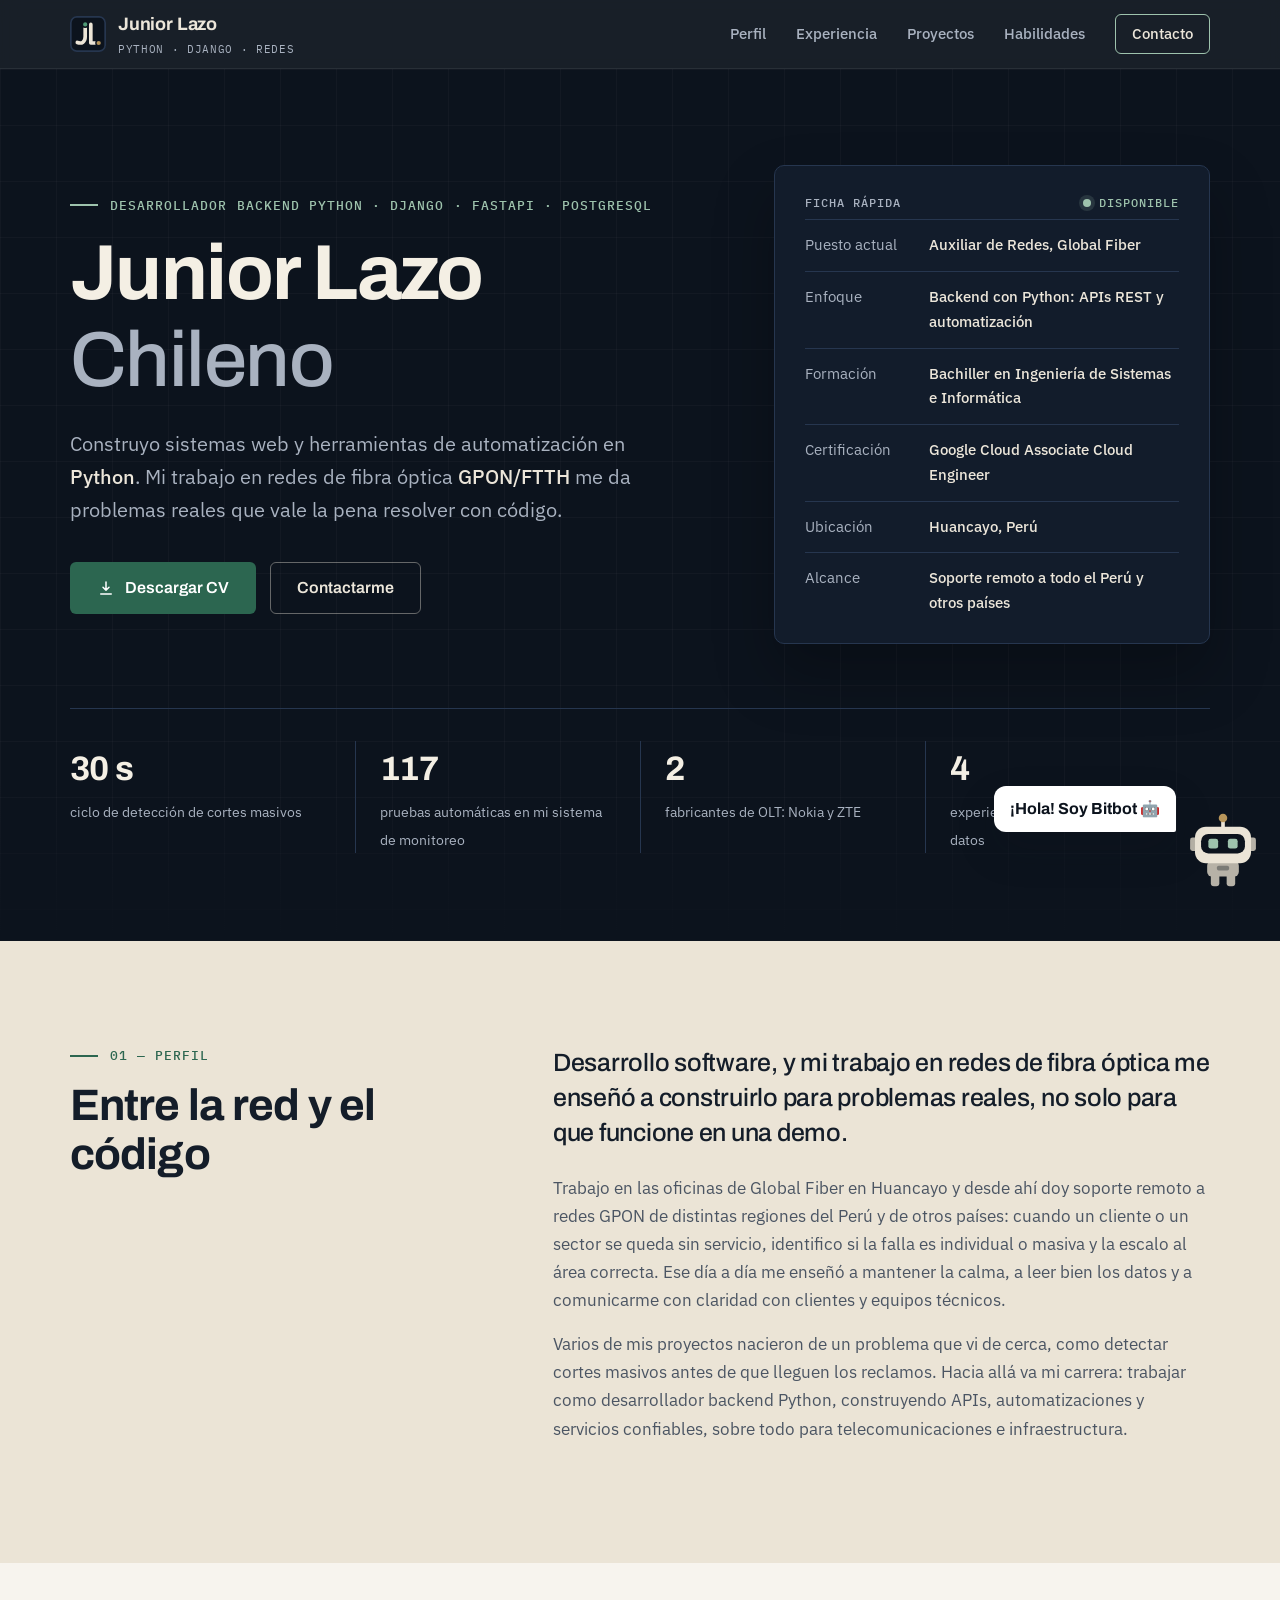
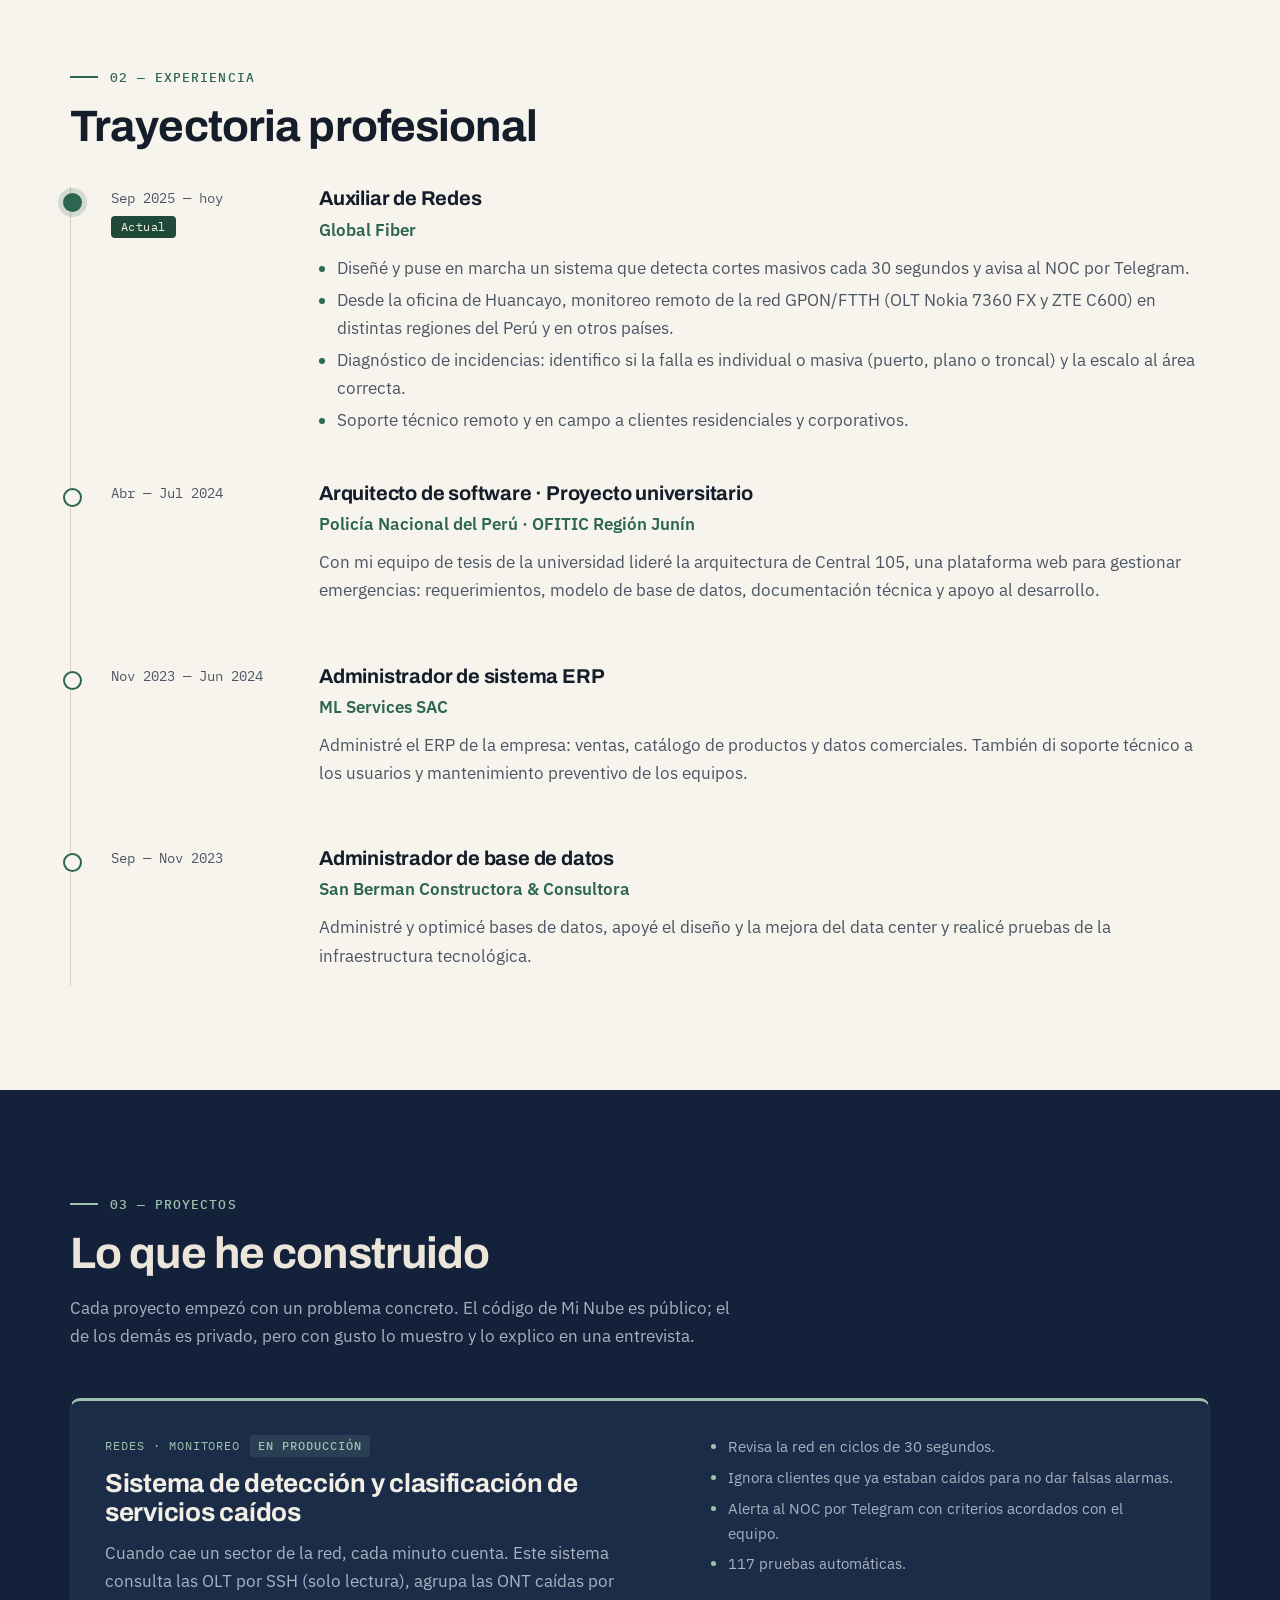
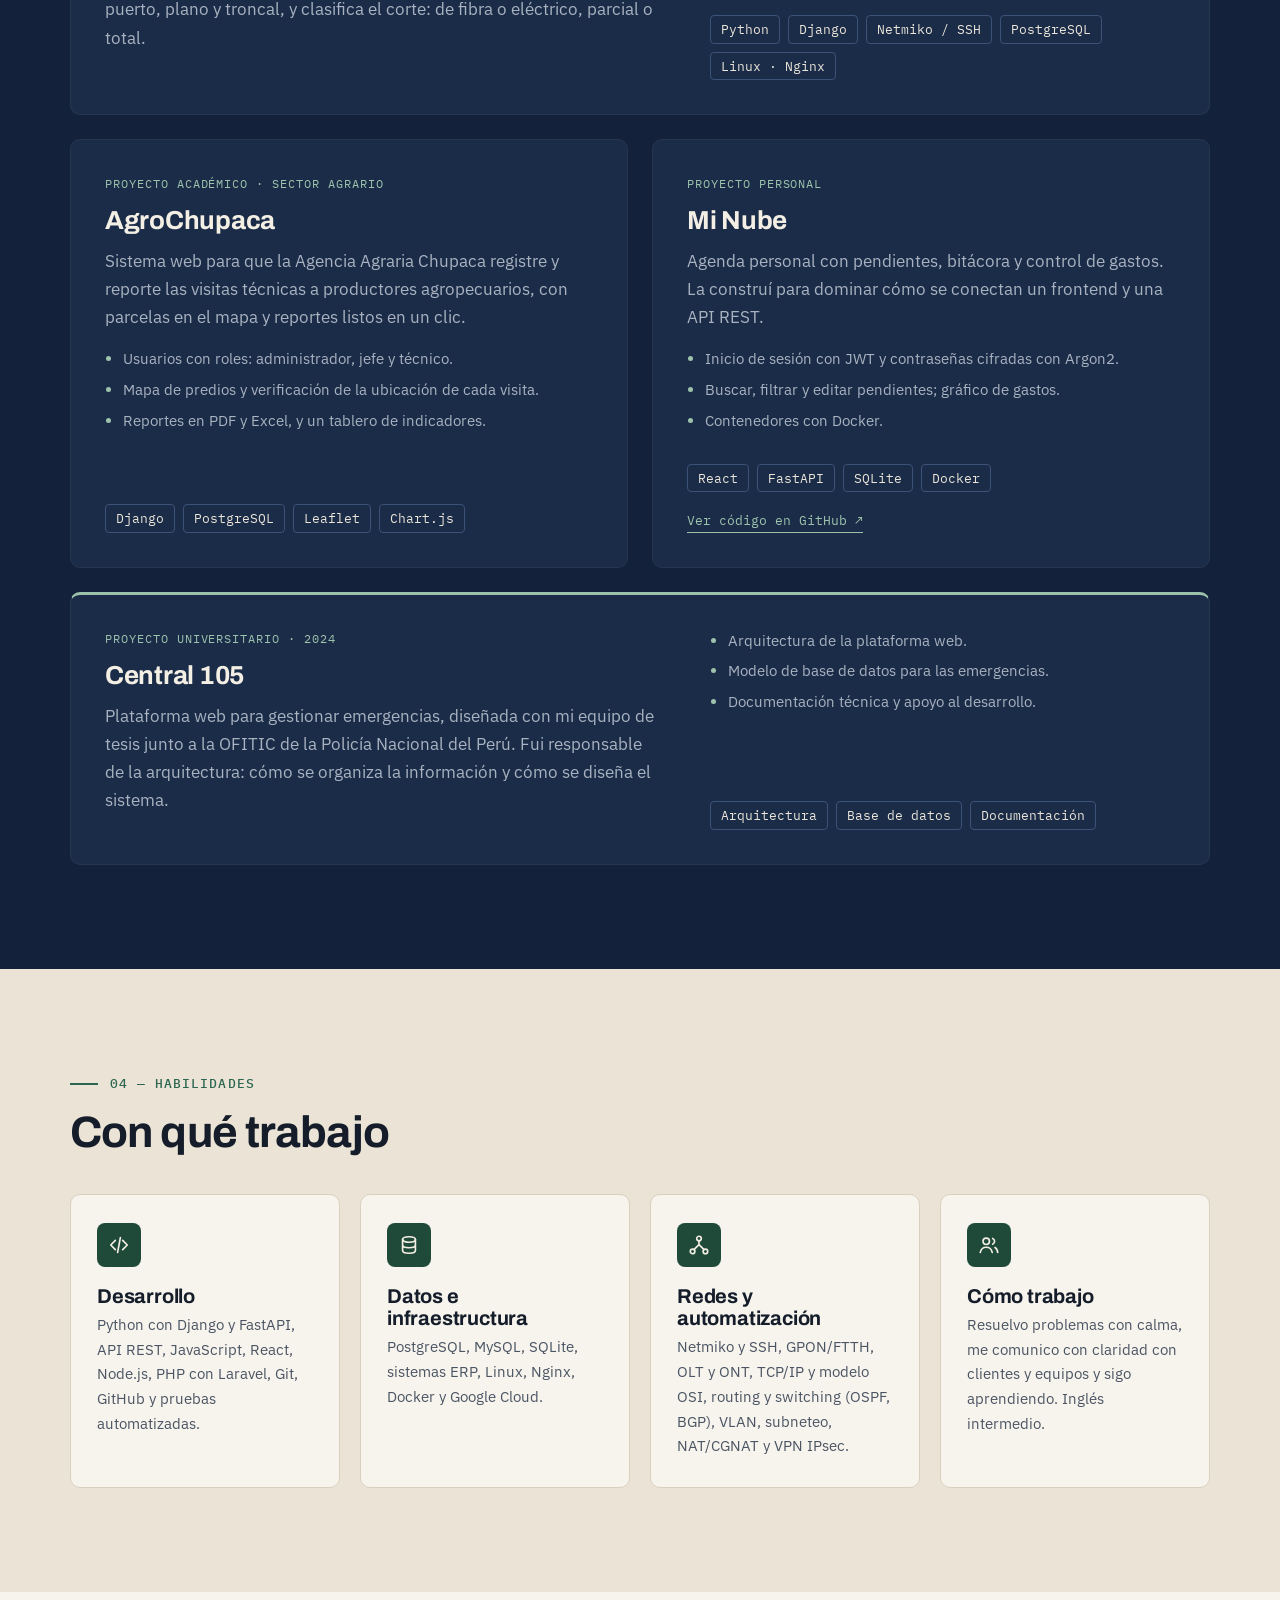
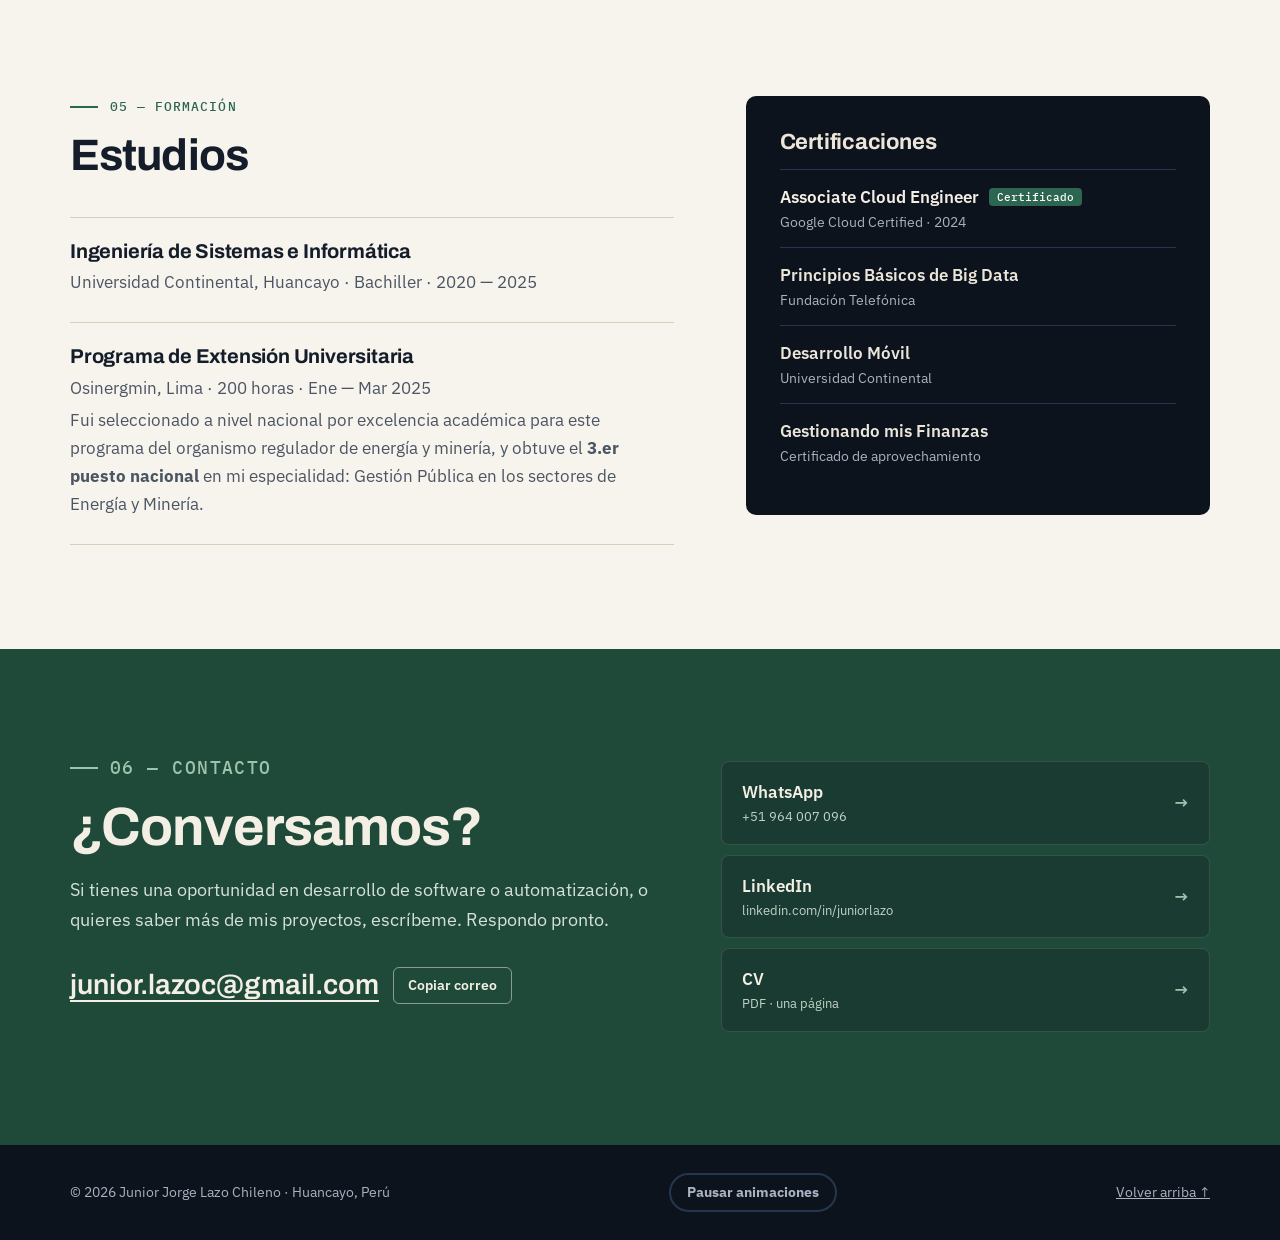
==== commit 206c01de: "PEU Osinergmin: 3.er puesto nacional en su especialidad" ====
--- a/index.html
+++ b/index.html
@@ -77,7 +77,7 @@
                 redes de fibra óptica <strong>GPON/FTTH</strong> me da problemas reales que vale la pena resolver con código.
               </p>
               <div class="acciones">
-                <a class="boton boton--principal" href="assets/CV_Junior_Lazo_Chileno.pdf" download data-saludo="Gracias por llevarte mi CV">
+                <a class="boton boton--principal" href="assets/CV_Junior_Lazo_Chileno.pdf?v=20261123b" download data-saludo="Gracias por llevarte mi CV">
                   <svg viewBox="0 0 24 24" fill="none" stroke="currentColor" stroke-width="2" stroke-linecap="round" stroke-linejoin="round" aria-hidden="true"><path d="M12 4v11m0 0-4-4m4 4 4-4M5 20h14"/></svg>
                   Descargar CV
                 </a>
@@ -343,8 +343,9 @@
             <article class="estudio">
               <h3>Programa de Extensión Universitaria</h3>
               <p>Osinergmin, Lima · 200 horas · Ene — Mar 2025</p>
-              <p>Fui seleccionado por excelencia académica para este programa del organismo regulador de energía y minería:
-              regulación, gestión pública y tecnologías aplicadas a esos sectores.</p>
+              <p>Fui seleccionado a nivel nacional por excelencia académica para este programa del organismo regulador de
+              energía y minería, y obtuve el <strong>3.er puesto nacional</strong> en mi especialidad: Gestión Pública en los
+              sectores de Energía y Minería.</p>
             </article>
           </div>
           <aside class="certificaciones" aria-labelledby="titulo-certificaciones" data-revelar>
@@ -399,7 +400,7 @@
               </a>
             </li>
             <li>
-              <a href="assets/CV_Junior_Lazo_Chileno.pdf" download data-saludo="Gracias por llevarte mi CV">
+              <a href="assets/CV_Junior_Lazo_Chileno.pdf?v=20261123b" download data-saludo="Gracias por llevarte mi CV">
                 <span>CV<small>PDF · una página</small></span>
               </a>
             </li>
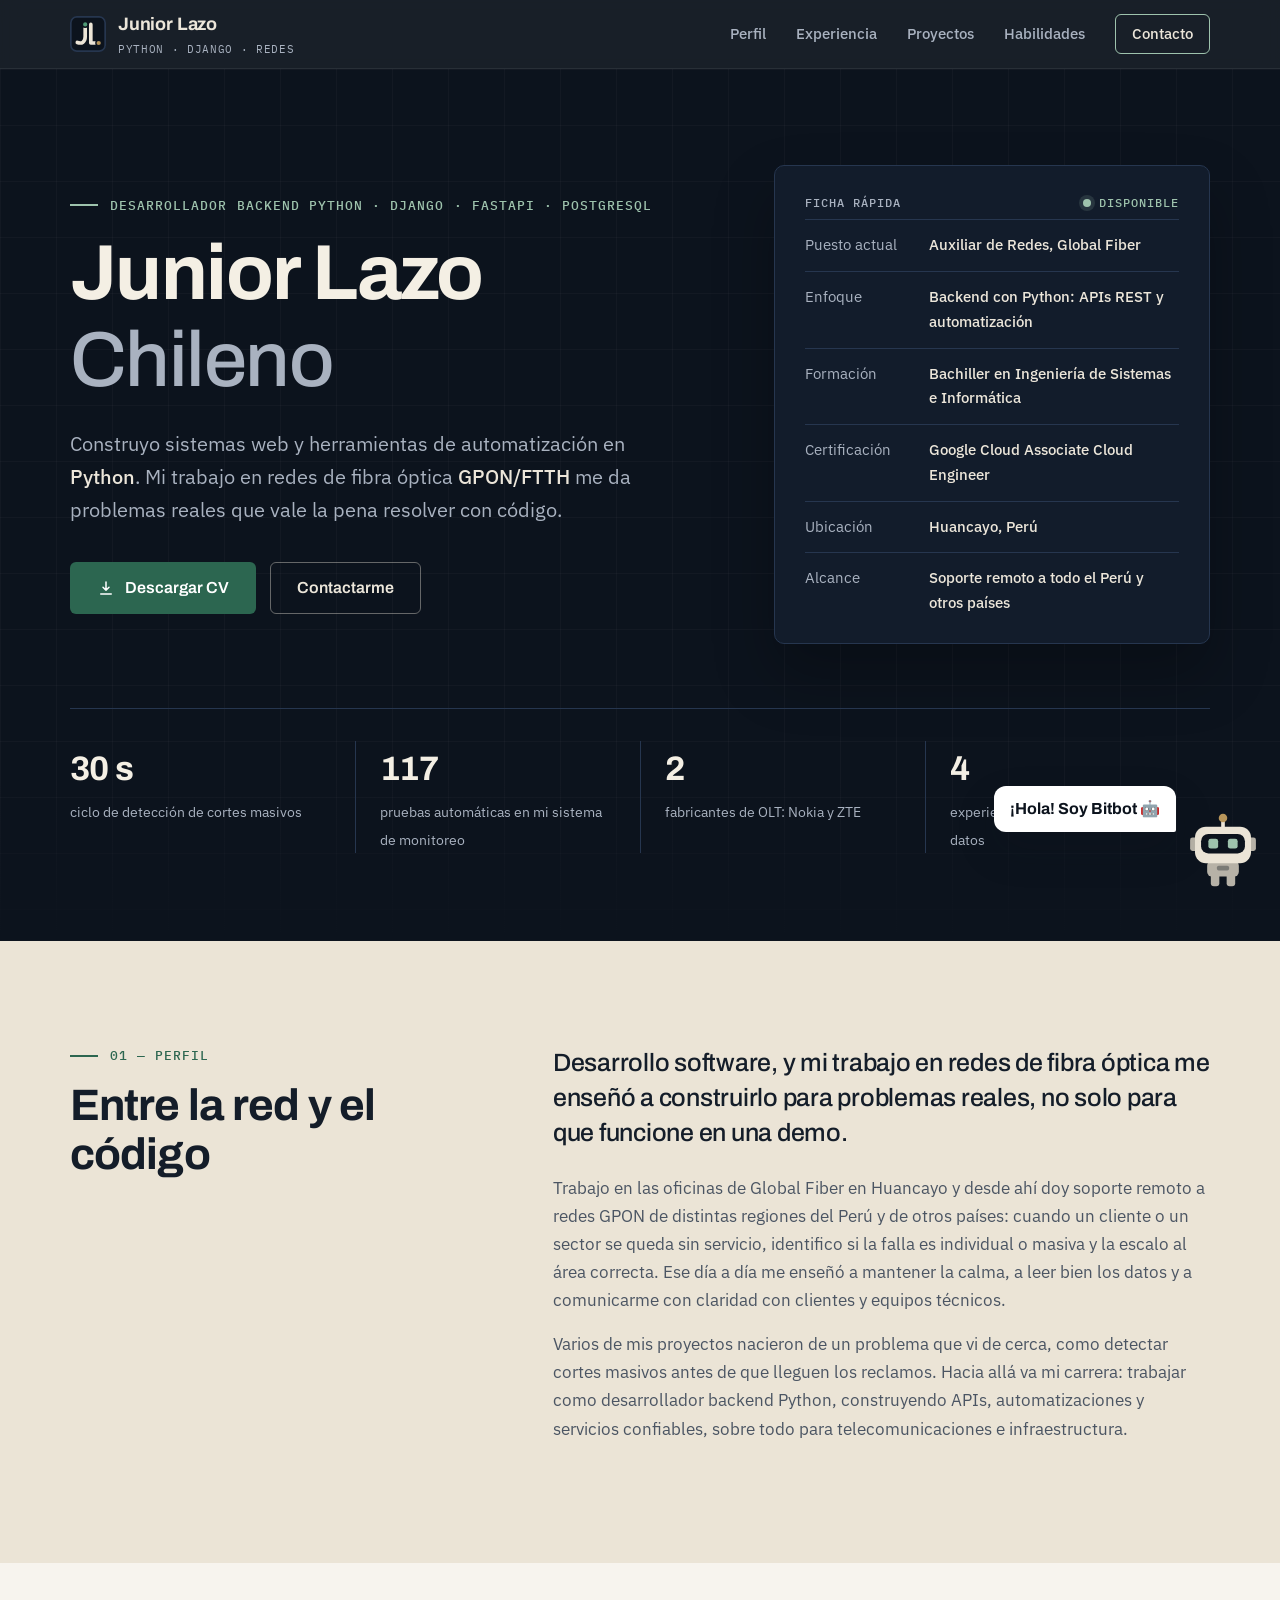
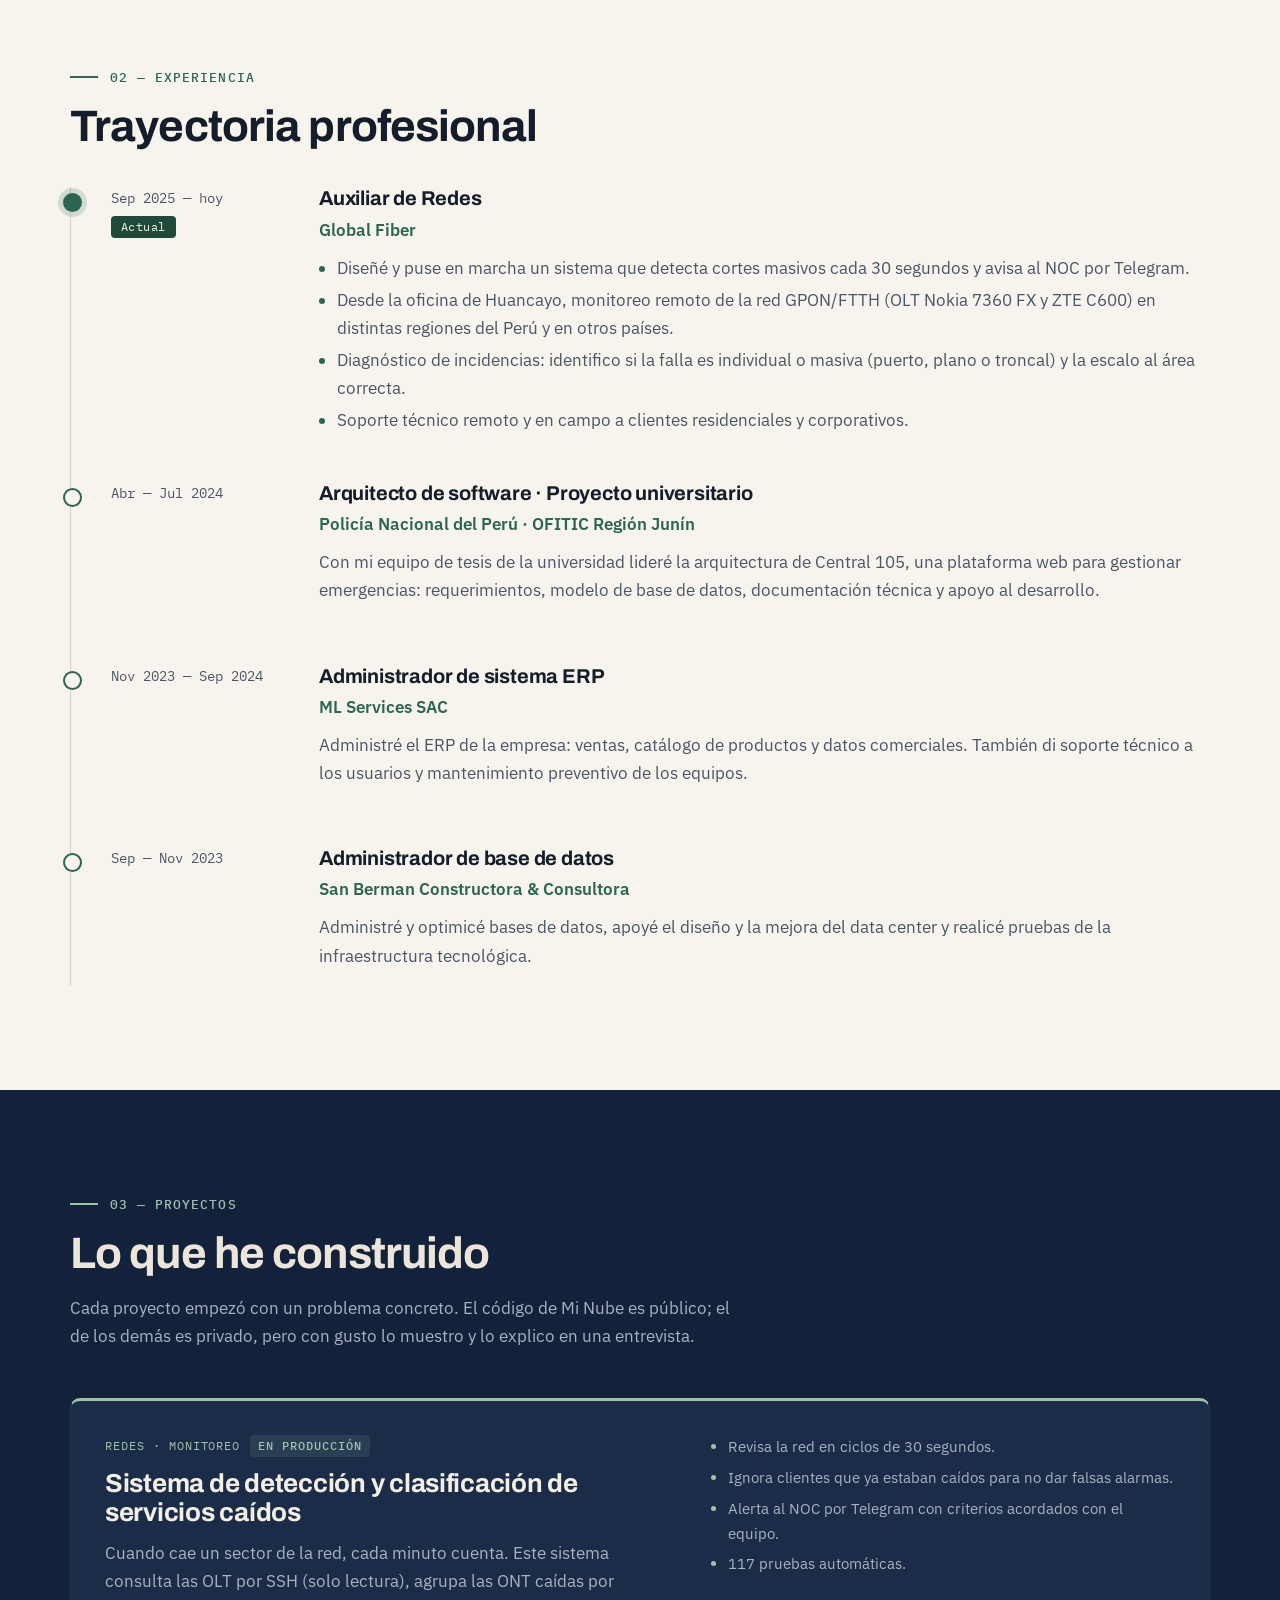
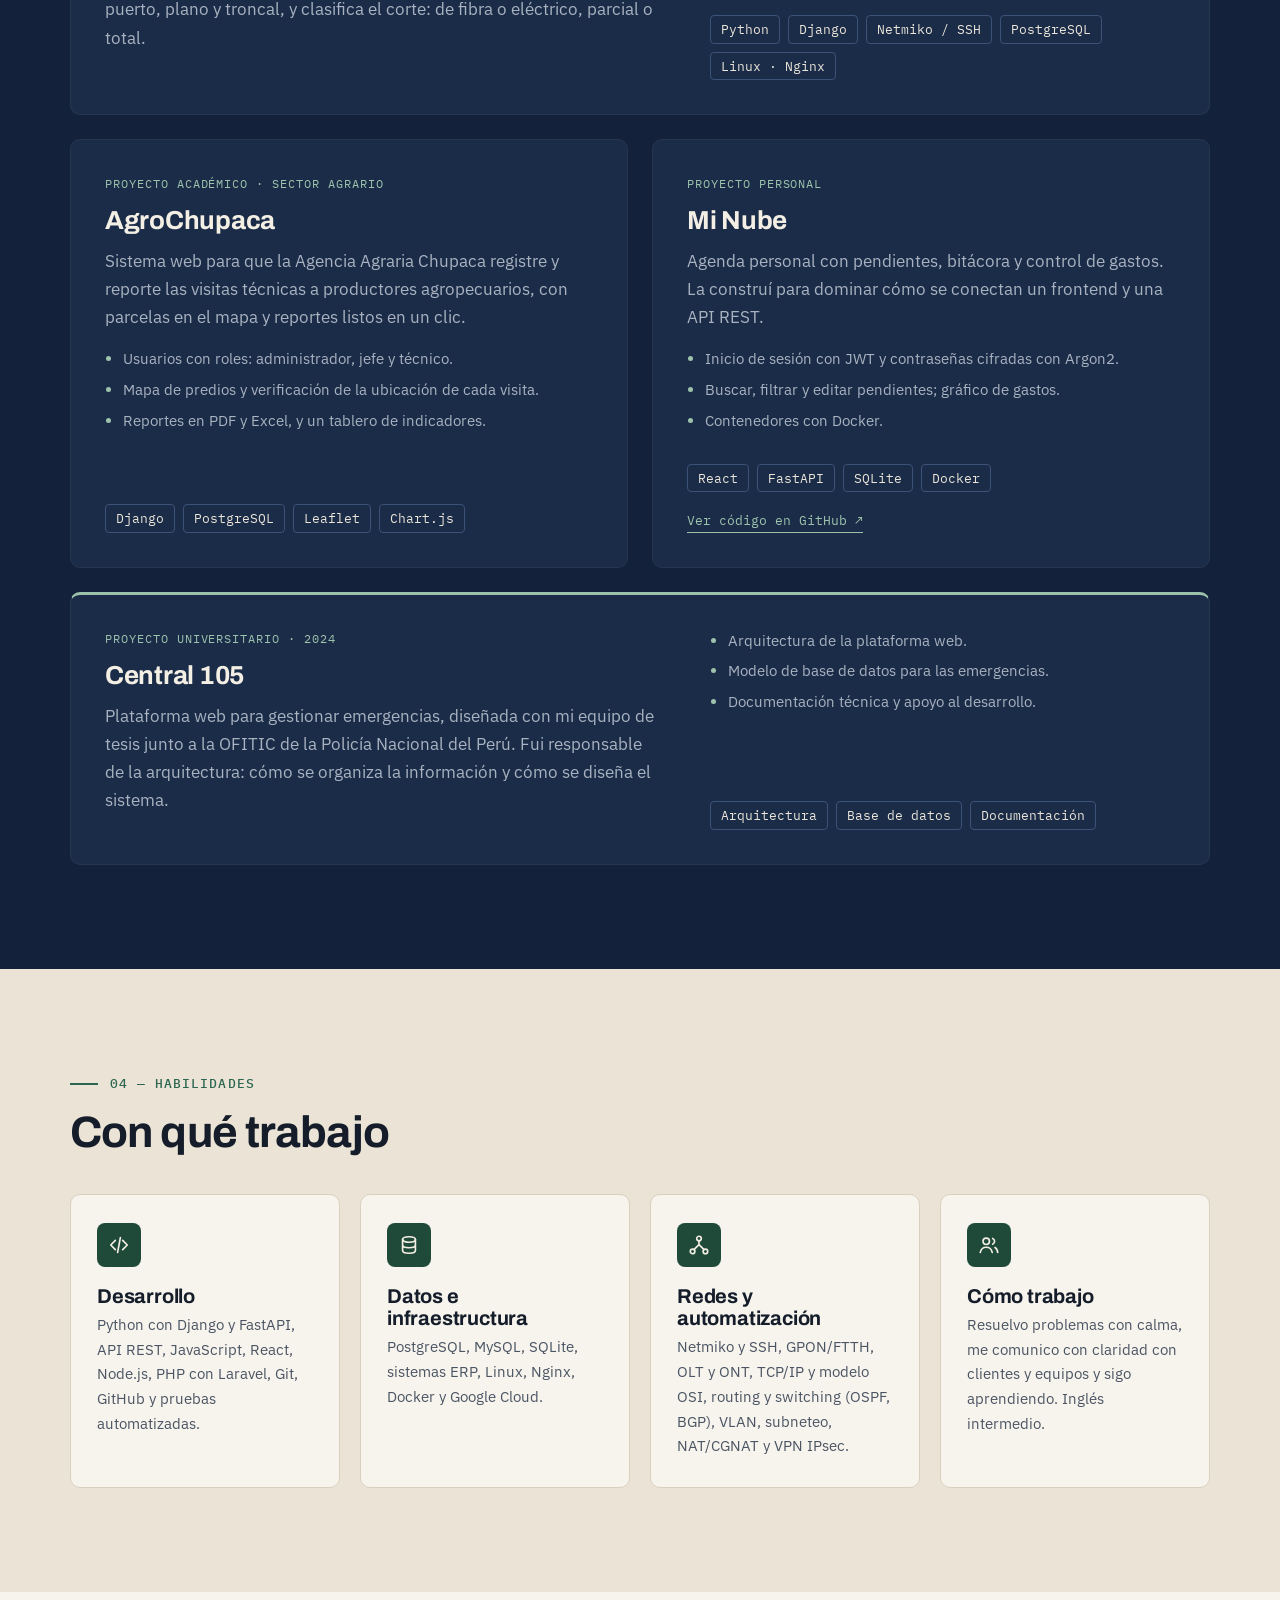
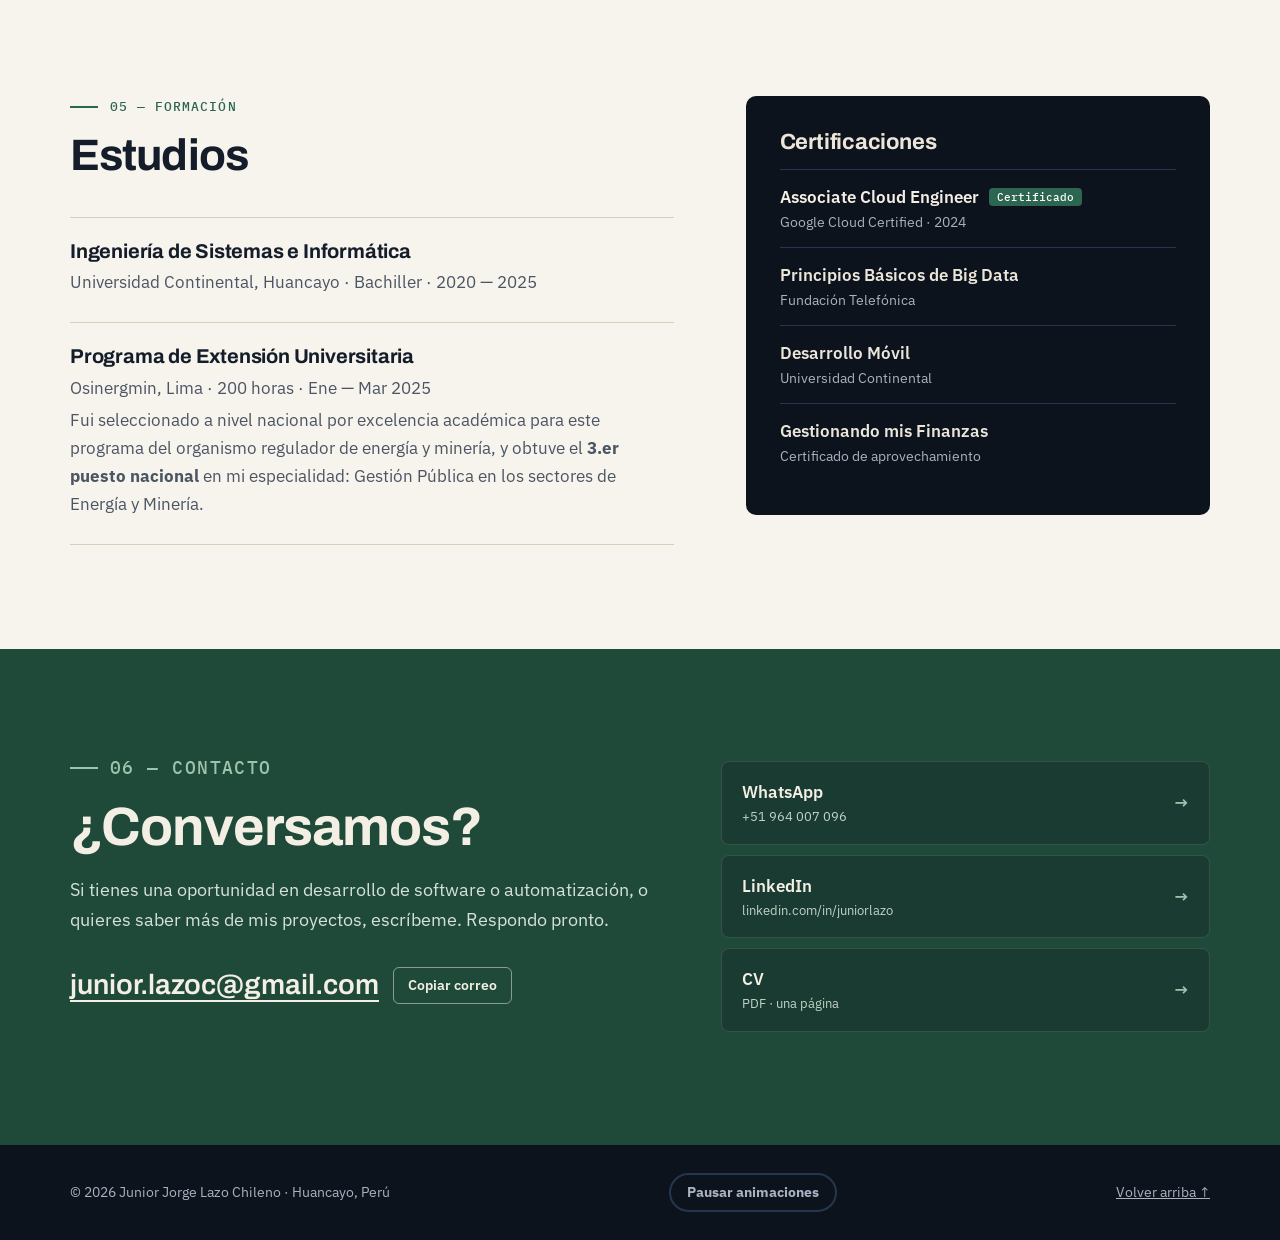
==== commit 4ee5b7ab: "ML Services: hasta septiembre de 2024" ====
--- a/index.html
+++ b/index.html
@@ -77,7 +77,7 @@
                 redes de fibra óptica <strong>GPON/FTTH</strong> me da problemas reales que vale la pena resolver con código.
               </p>
               <div class="acciones">
-                <a class="boton boton--principal" href="assets/CV_Junior_Lazo_Chileno.pdf?v=20261123b" download data-saludo="Gracias por llevarte mi CV">
+                <a class="boton boton--principal" href="assets/CV_Junior_Lazo_Chileno.pdf?v=20261123c" download data-saludo="Gracias por llevarte mi CV">
                   <svg viewBox="0 0 24 24" fill="none" stroke="currentColor" stroke-width="2" stroke-linecap="round" stroke-linejoin="round" aria-hidden="true"><path d="M12 4v11m0 0-4-4m4 4 4-4M5 20h14"/></svg>
                   Descargar CV
                 </a>
@@ -168,7 +168,7 @@
               </div>
             </article>
             <article class="puesto" data-revelar>
-              <p class="puesto__periodo">Nov 2023 — Jun 2024</p>
+              <p class="puesto__periodo">Nov 2023 — Sep 2024</p>
               <div>
                 <h3>Administrador de sistema ERP</h3>
                 <p class="puesto__empresa">ML Services SAC</p>
@@ -400,7 +400,7 @@
               </a>
             </li>
             <li>
-              <a href="assets/CV_Junior_Lazo_Chileno.pdf?v=20261123b" download data-saludo="Gracias por llevarte mi CV">
+              <a href="assets/CV_Junior_Lazo_Chileno.pdf?v=20261123c" download data-saludo="Gracias por llevarte mi CV">
                 <span>CV<small>PDF · una página</small></span>
               </a>
             </li>
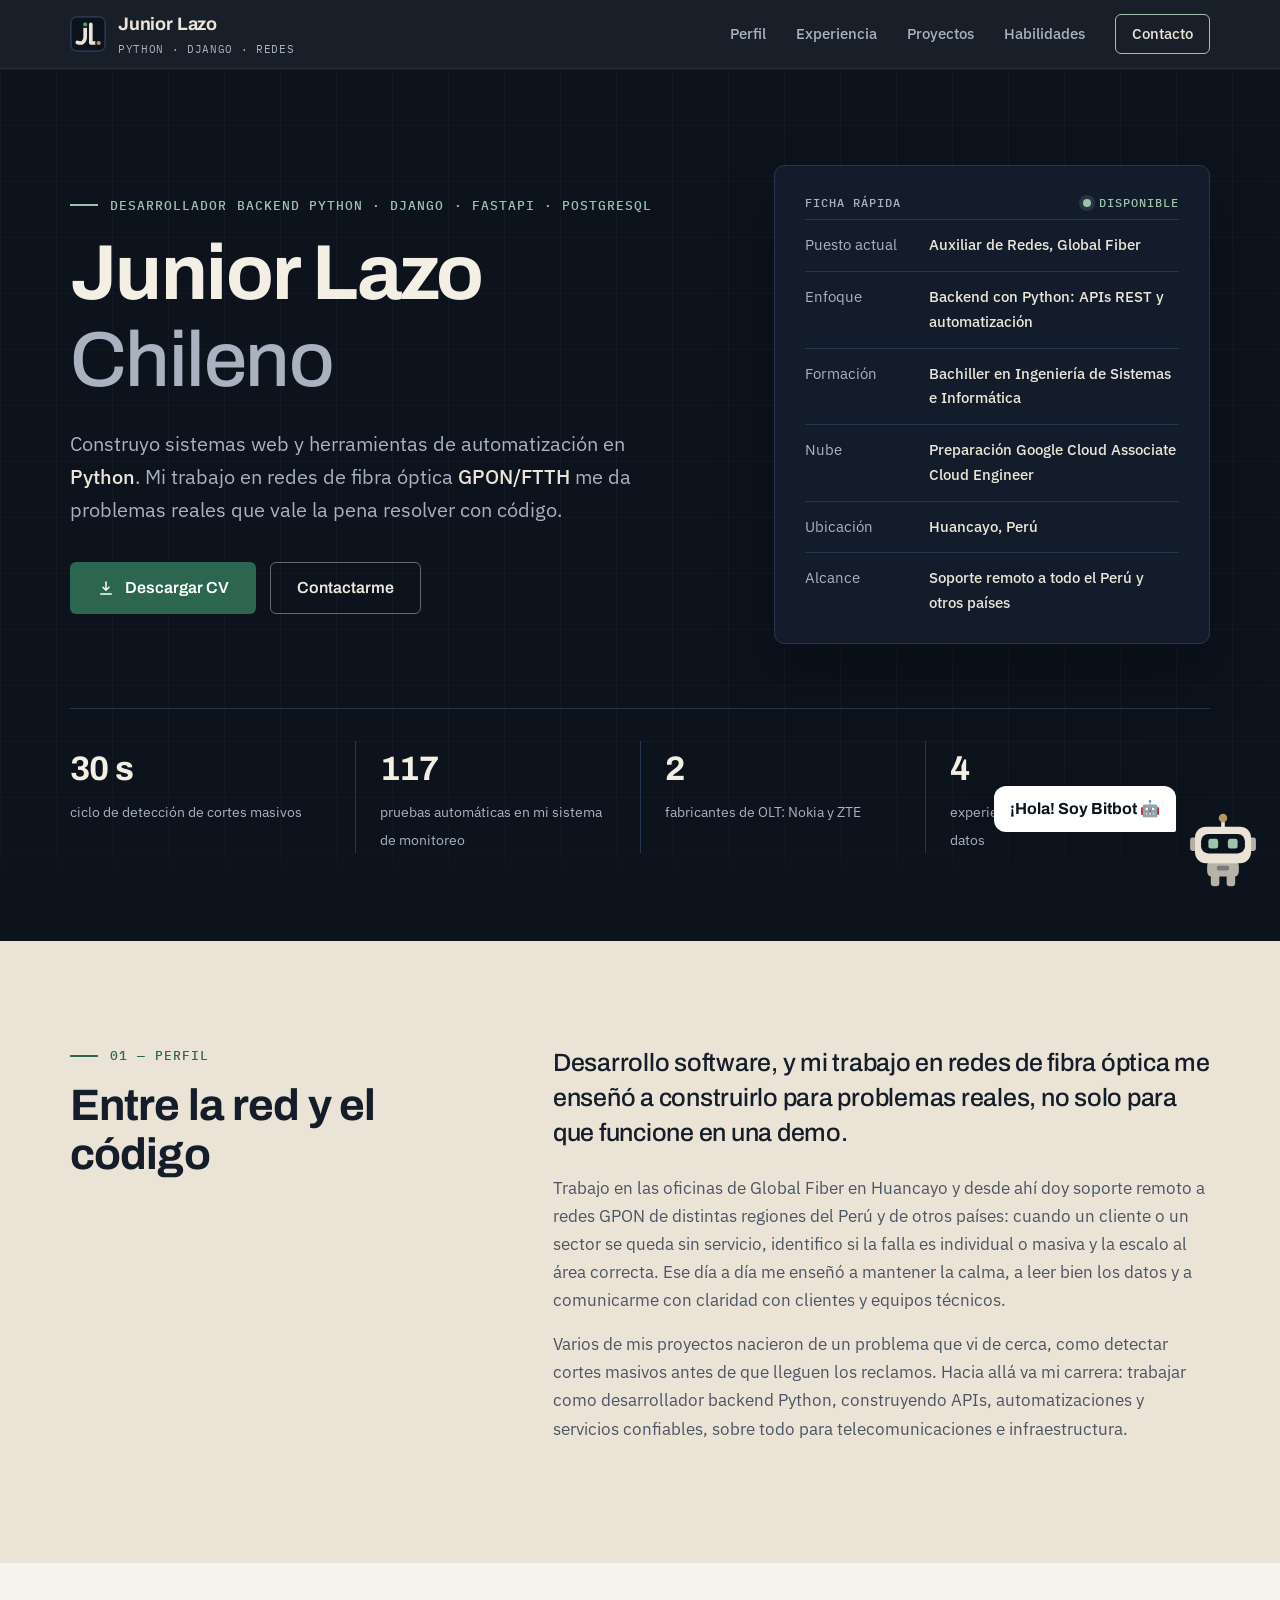
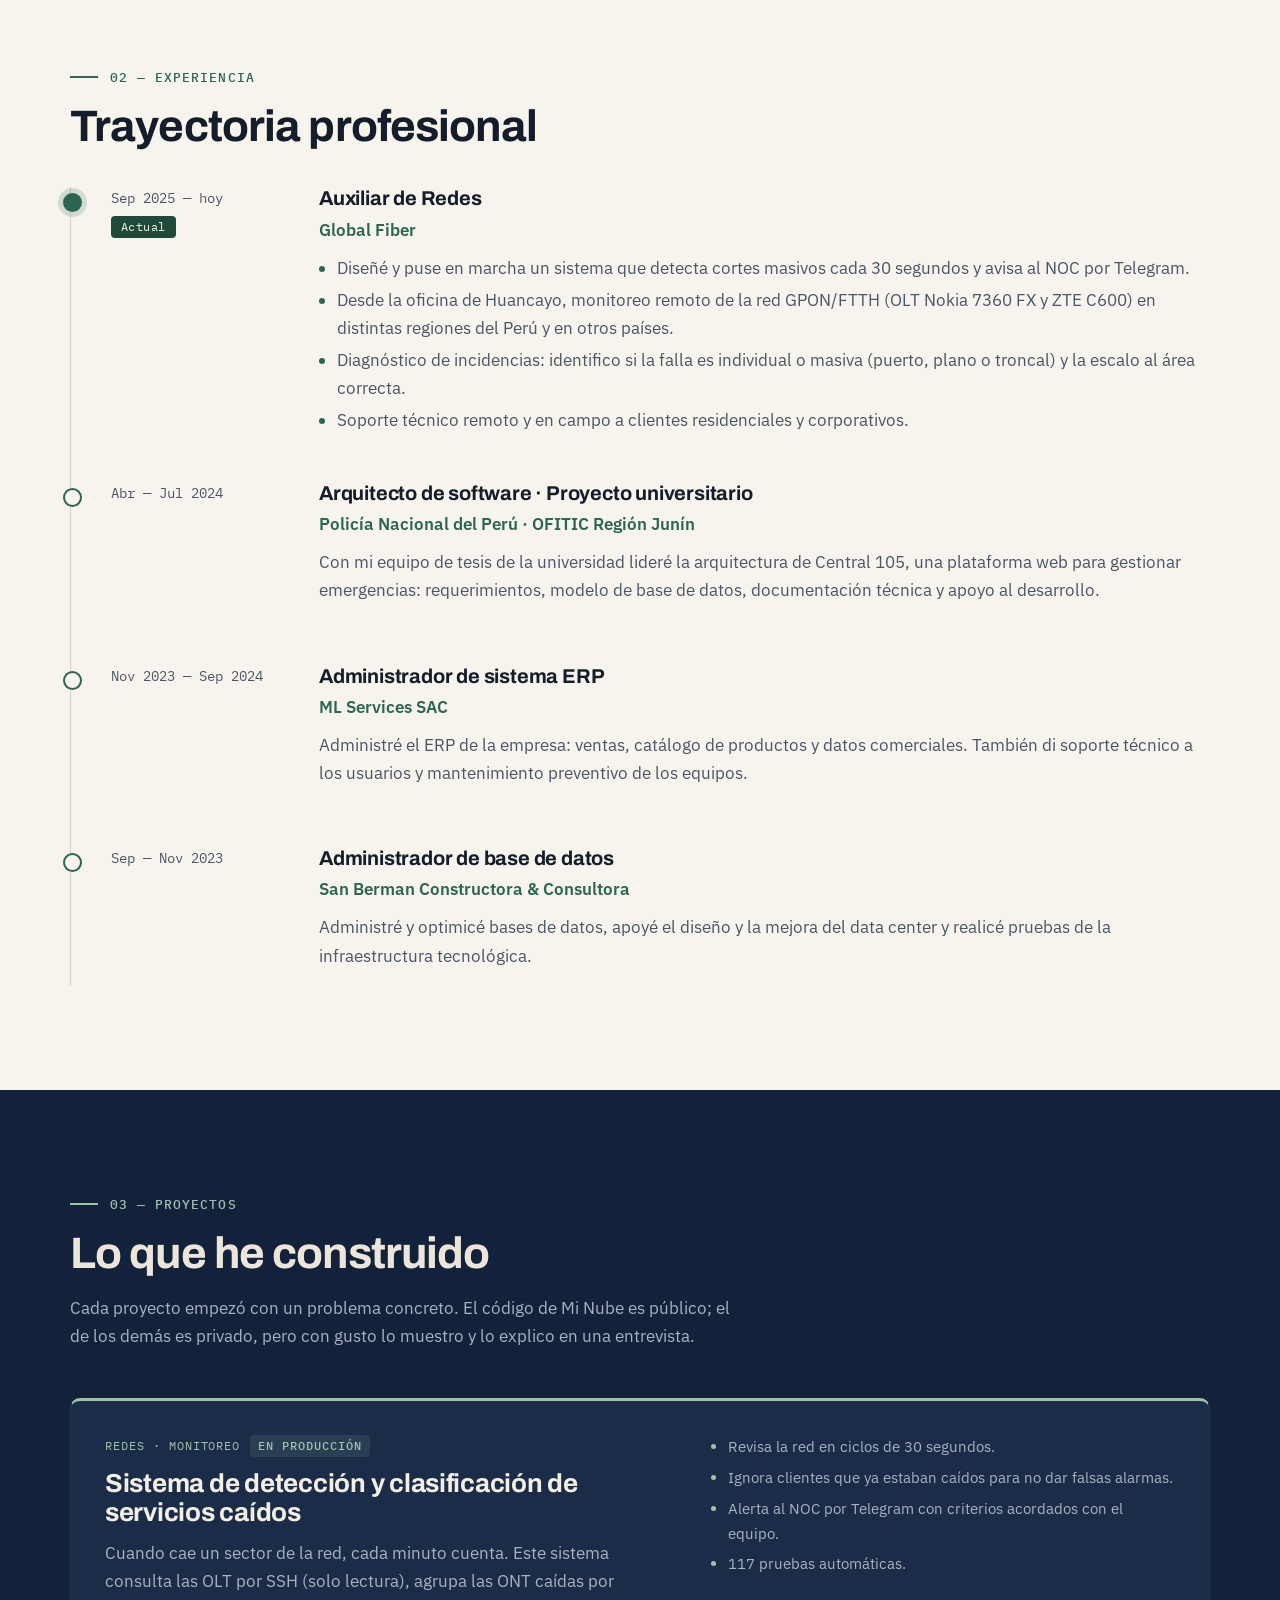
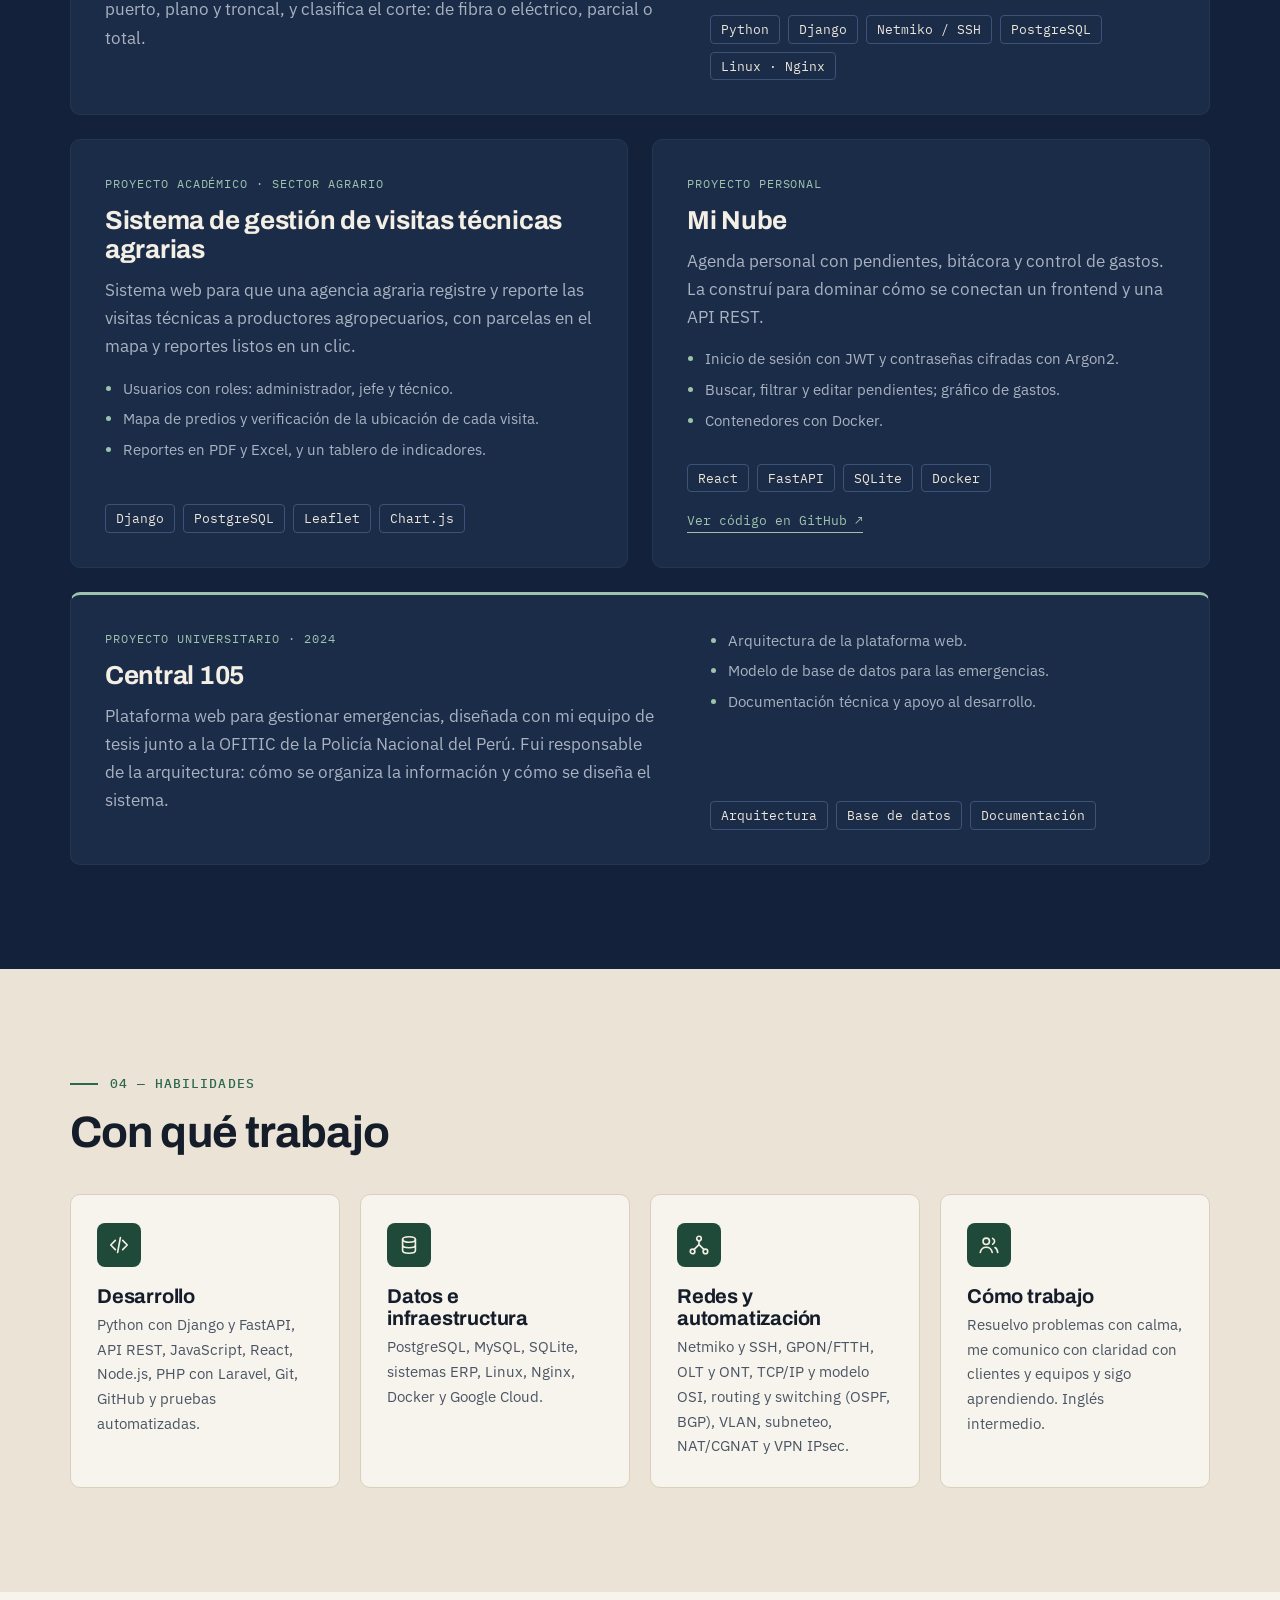
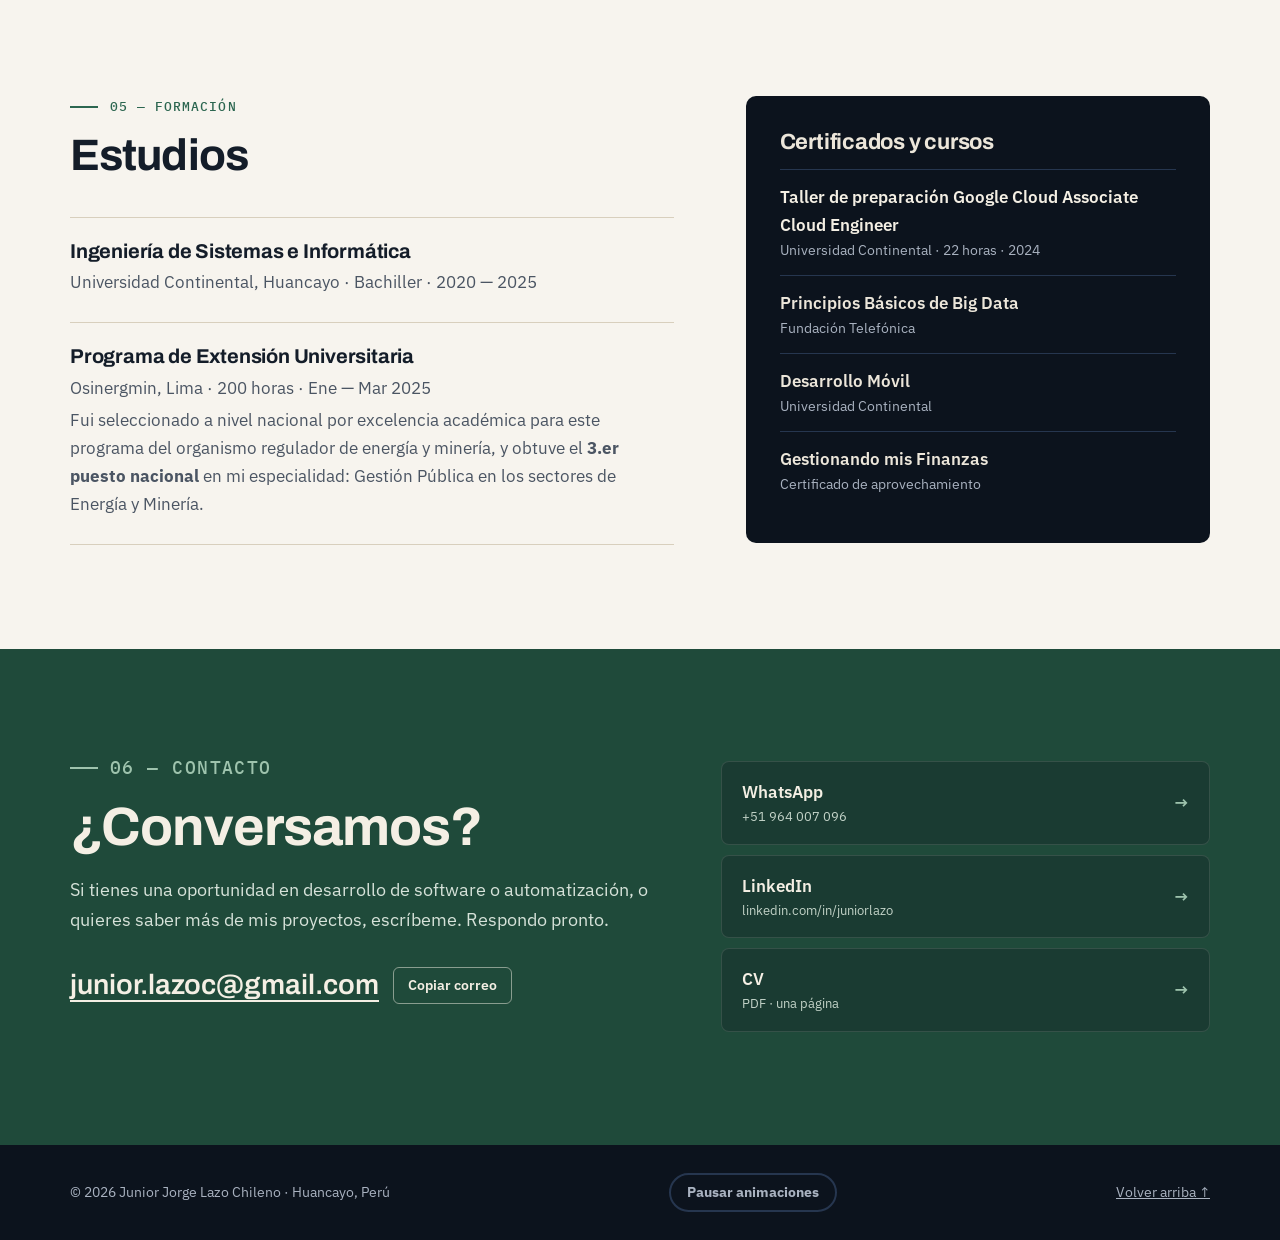
==== commit 17b40923: "Google Cloud como taller de preparación; proyecto agrario con nombre general" ====
--- a/index.html
+++ b/index.html
@@ -77,7 +77,7 @@
                 redes de fibra óptica <strong>GPON/FTTH</strong> me da problemas reales que vale la pena resolver con código.
               </p>
               <div class="acciones">
-                <a class="boton boton--principal" href="assets/CV_Junior_Lazo_Chileno.pdf?v=20261123c" download data-saludo="Gracias por llevarte mi CV">
+                <a class="boton boton--principal" href="assets/CV_Junior_Lazo_Chileno.pdf?v=20261123d" download data-saludo="Gracias por llevarte mi CV">
                   <svg viewBox="0 0 24 24" fill="none" stroke="currentColor" stroke-width="2" stroke-linecap="round" stroke-linejoin="round" aria-hidden="true"><path d="M12 4v11m0 0-4-4m4 4 4-4M5 20h14"/></svg>
                   Descargar CV
                 </a>
@@ -91,7 +91,7 @@
                 <div><dt>Puesto actual</dt><dd>Auxiliar de Redes, Global Fiber</dd></div>
                 <div><dt>Enfoque</dt><dd>Backend con Python: APIs REST y automatización</dd></div>
                 <div><dt>Formación</dt><dd>Bachiller en Ingeniería de Sistemas e Informática</dd></div>
-                <div><dt>Certificación</dt><dd>Google Cloud Associate Cloud Engineer</dd></div>
+                <div><dt>Nube</dt><dd>Preparación Google Cloud Associate Cloud Engineer</dd></div>
                 <div><dt>Ubicación</dt><dd>Huancayo, Perú</dd></div>
                 <div><dt>Alcance</dt><dd>Soporte remoto a todo el Perú y otros países</dd></div>
               </dl>
@@ -230,9 +230,9 @@
             </article>
             <article class="proyecto" data-revelar data-saludo="Reportes en un clic">
               <p class="proyecto__tipo">Proyecto académico · Sector agrario</p>
-              <h3>AgroChupaca</h3>
+              <h3>Sistema de gestión de visitas técnicas agrarias</h3>
               <p>
-                Sistema web para que la Agencia Agraria Chupaca registre y reporte las visitas técnicas a productores
+                Sistema web para que una agencia agraria registre y reporte las visitas técnicas a productores
                 agropecuarios, con parcelas en el mapa y reportes listos en un clic.
               </p>
               <ul class="proyecto__logros">
@@ -349,11 +349,11 @@
             </article>
           </div>
           <aside class="certificaciones" aria-labelledby="titulo-certificaciones" data-revelar>
-            <h3 id="titulo-certificaciones">Certificaciones</h3>
+            <h3 id="titulo-certificaciones">Certificados y cursos</h3>
             <ul>
               <li>
-                Associate Cloud Engineer <span class="verificada">Certificado</span>
-                <small>Google Cloud Certified · 2024</small>
+                Taller de preparación Google Cloud Associate Cloud Engineer
+                <small>Universidad Continental · 22 horas · 2024</small>
               </li>
               <li>
                 Principios Básicos de Big Data
@@ -400,7 +400,7 @@
               </a>
             </li>
             <li>
-              <a href="assets/CV_Junior_Lazo_Chileno.pdf?v=20261123c" download data-saludo="Gracias por llevarte mi CV">
+              <a href="assets/CV_Junior_Lazo_Chileno.pdf?v=20261123d" download data-saludo="Gracias por llevarte mi CV">
                 <span>CV<small>PDF · una página</small></span>
               </a>
             </li>
